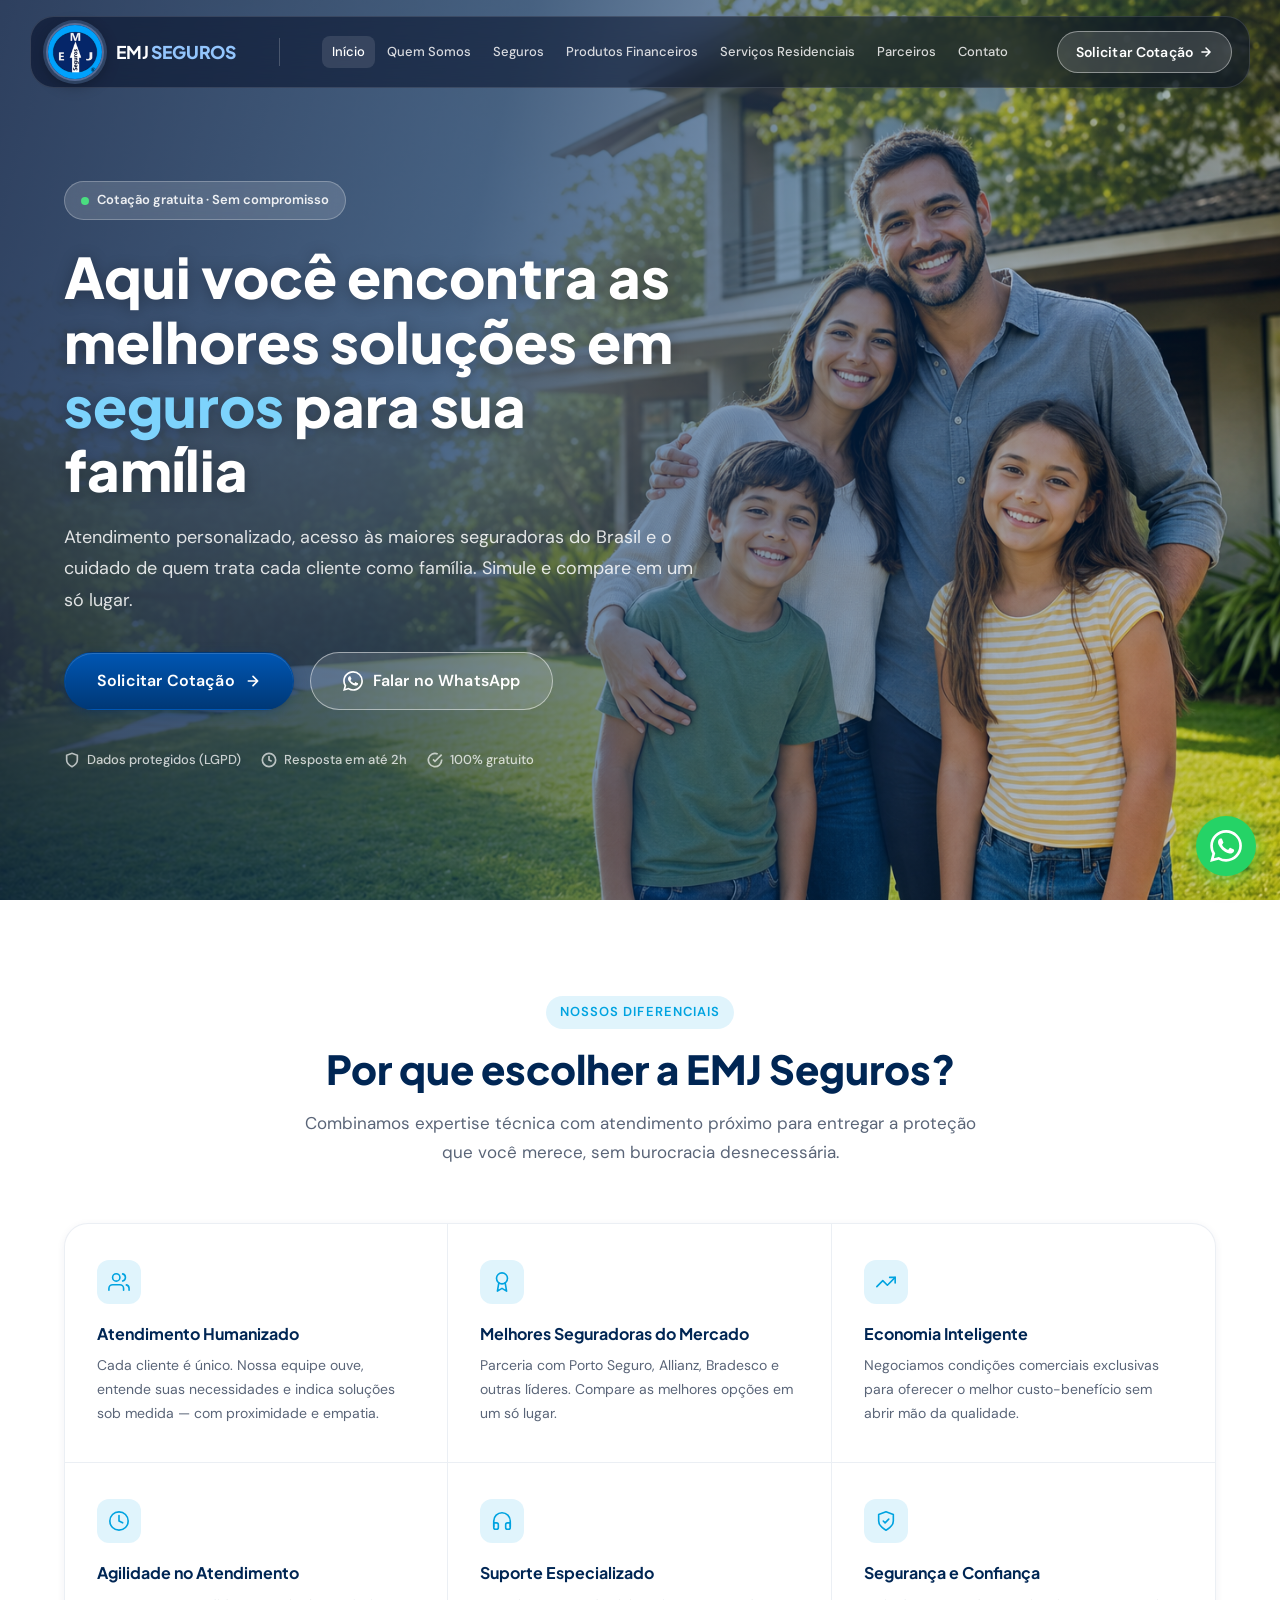
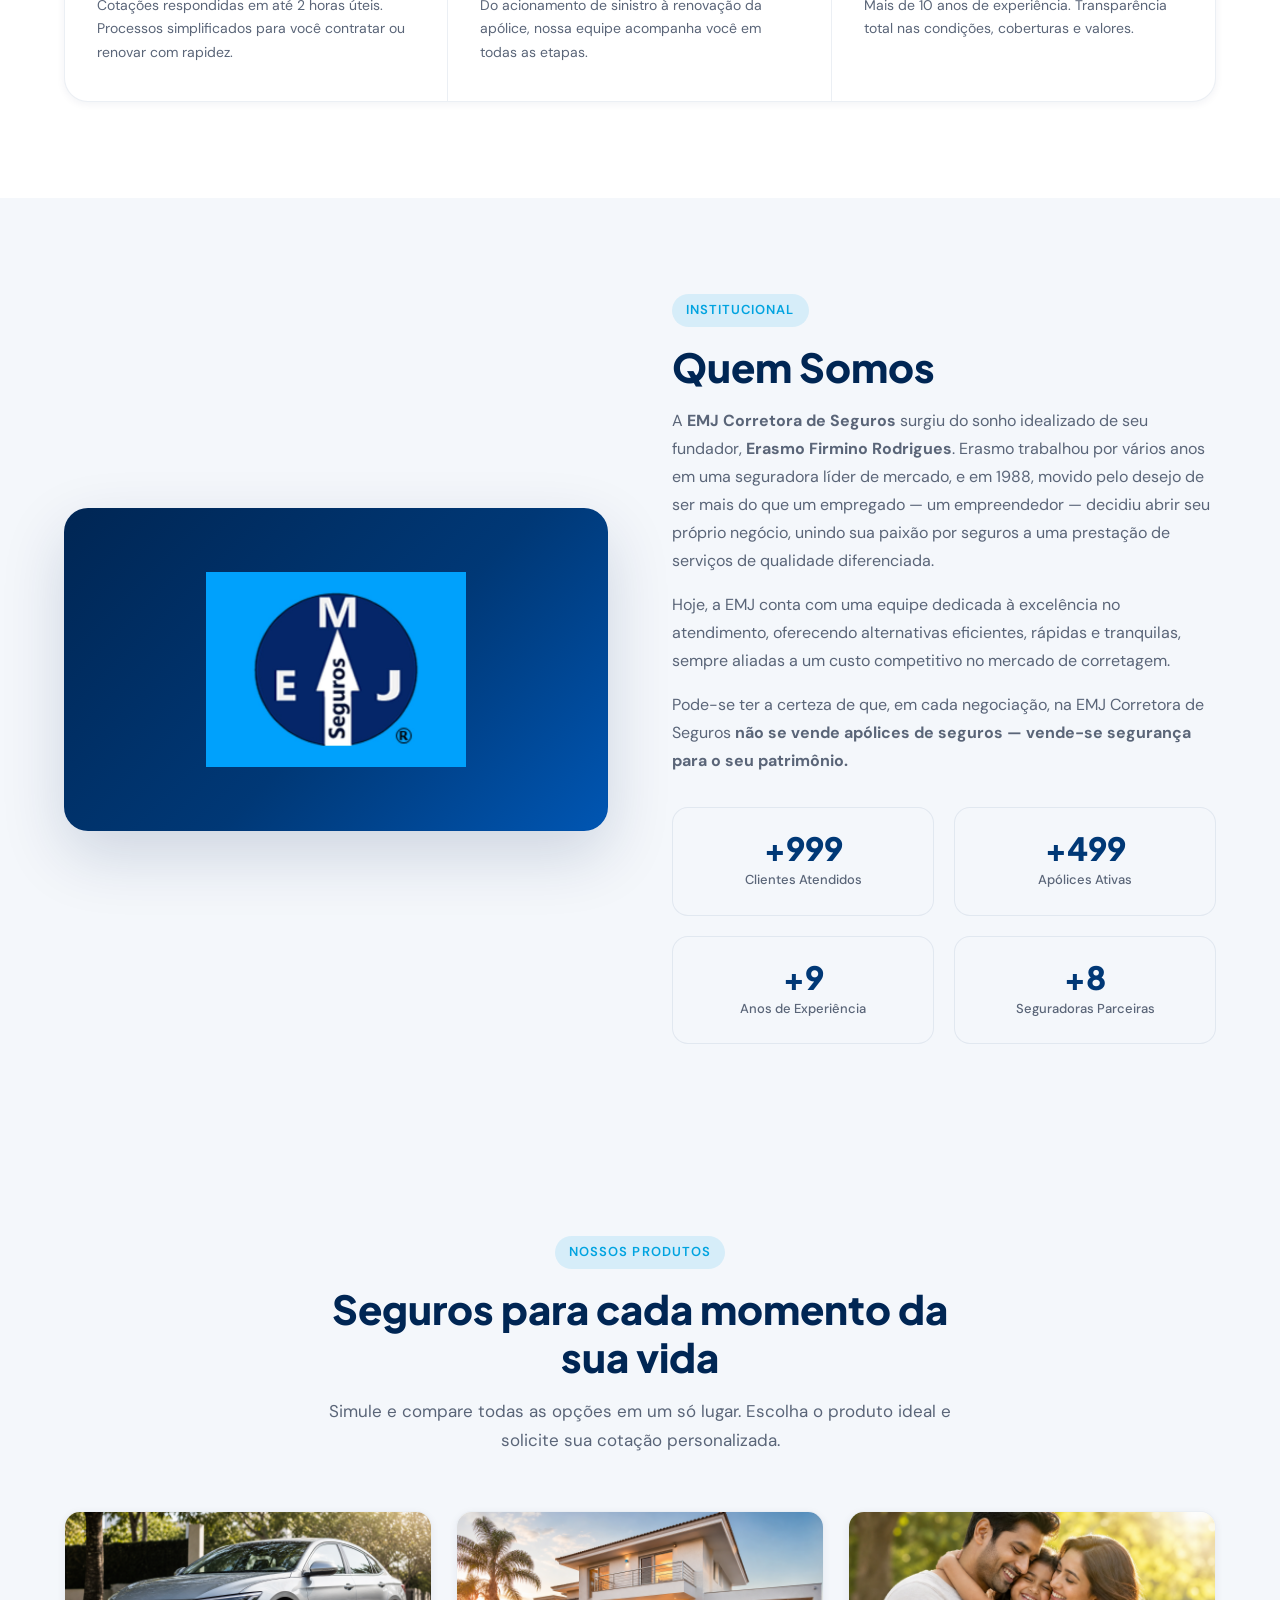
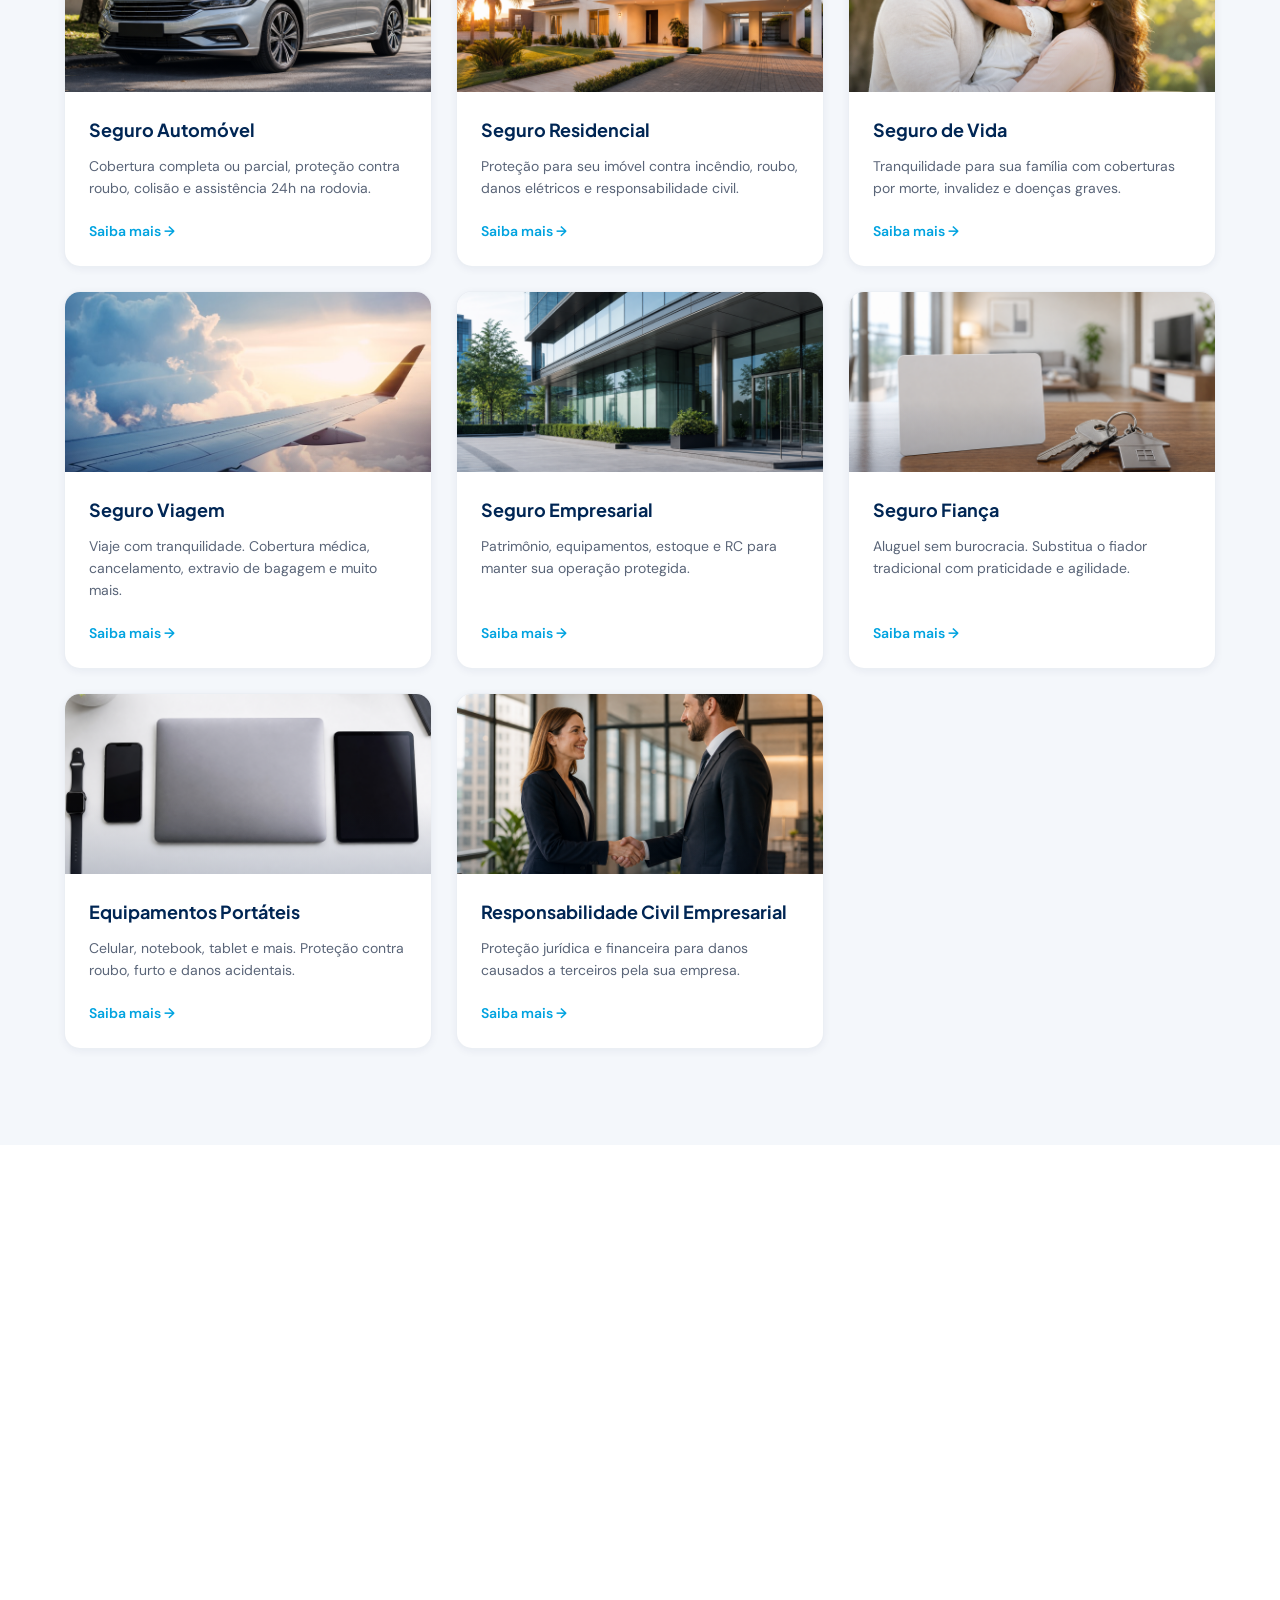
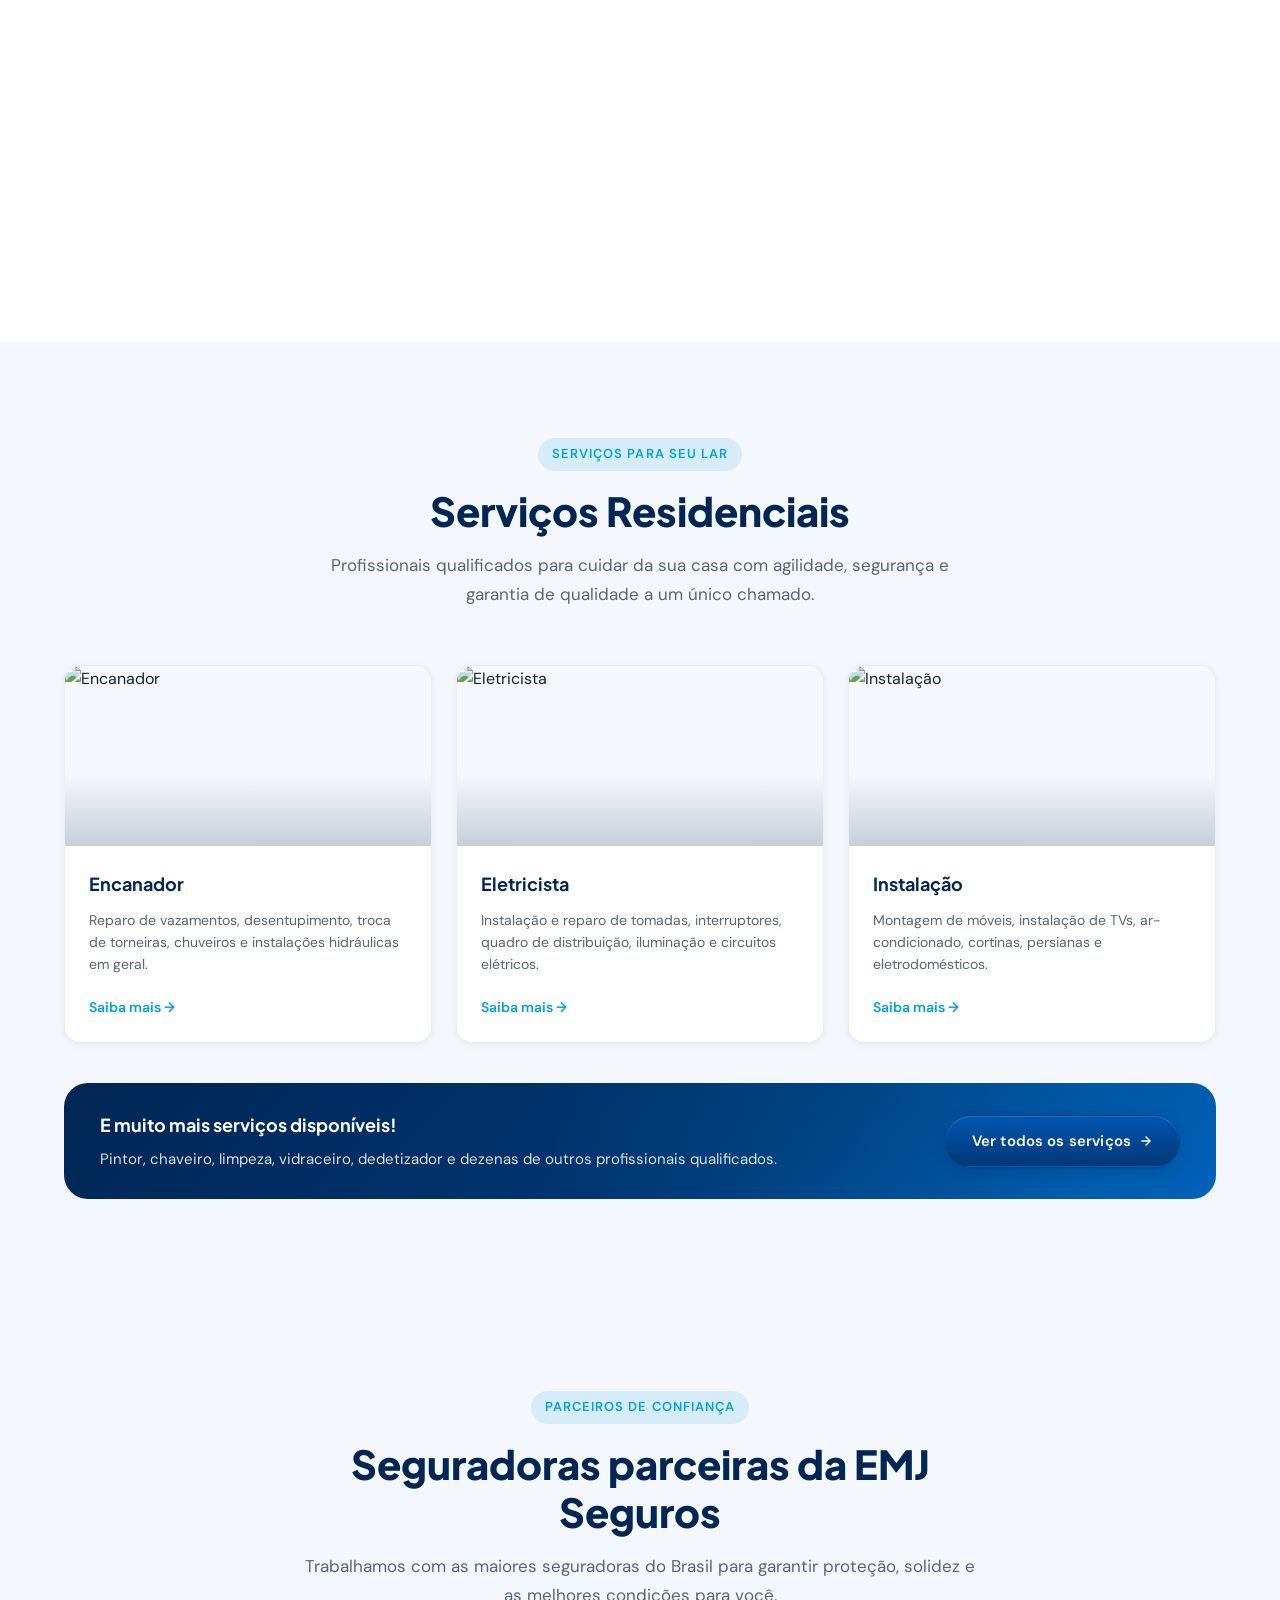
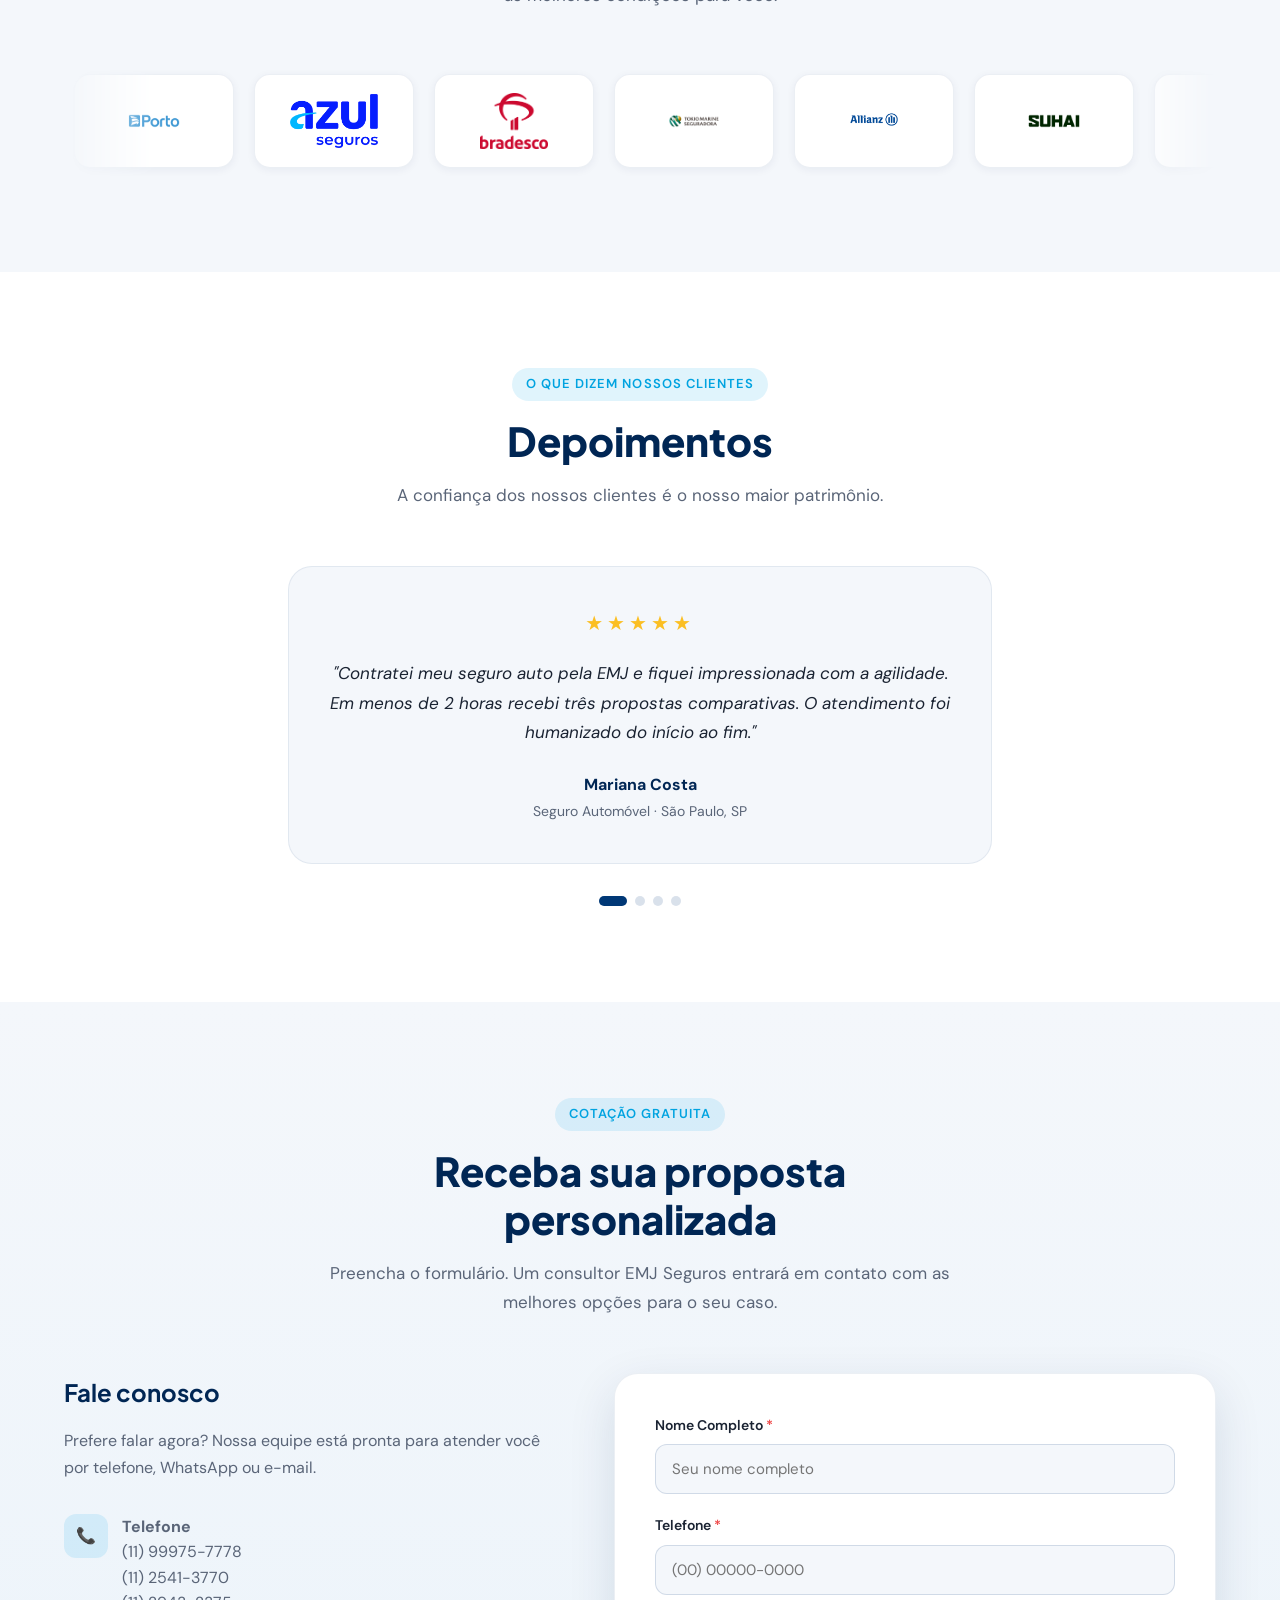
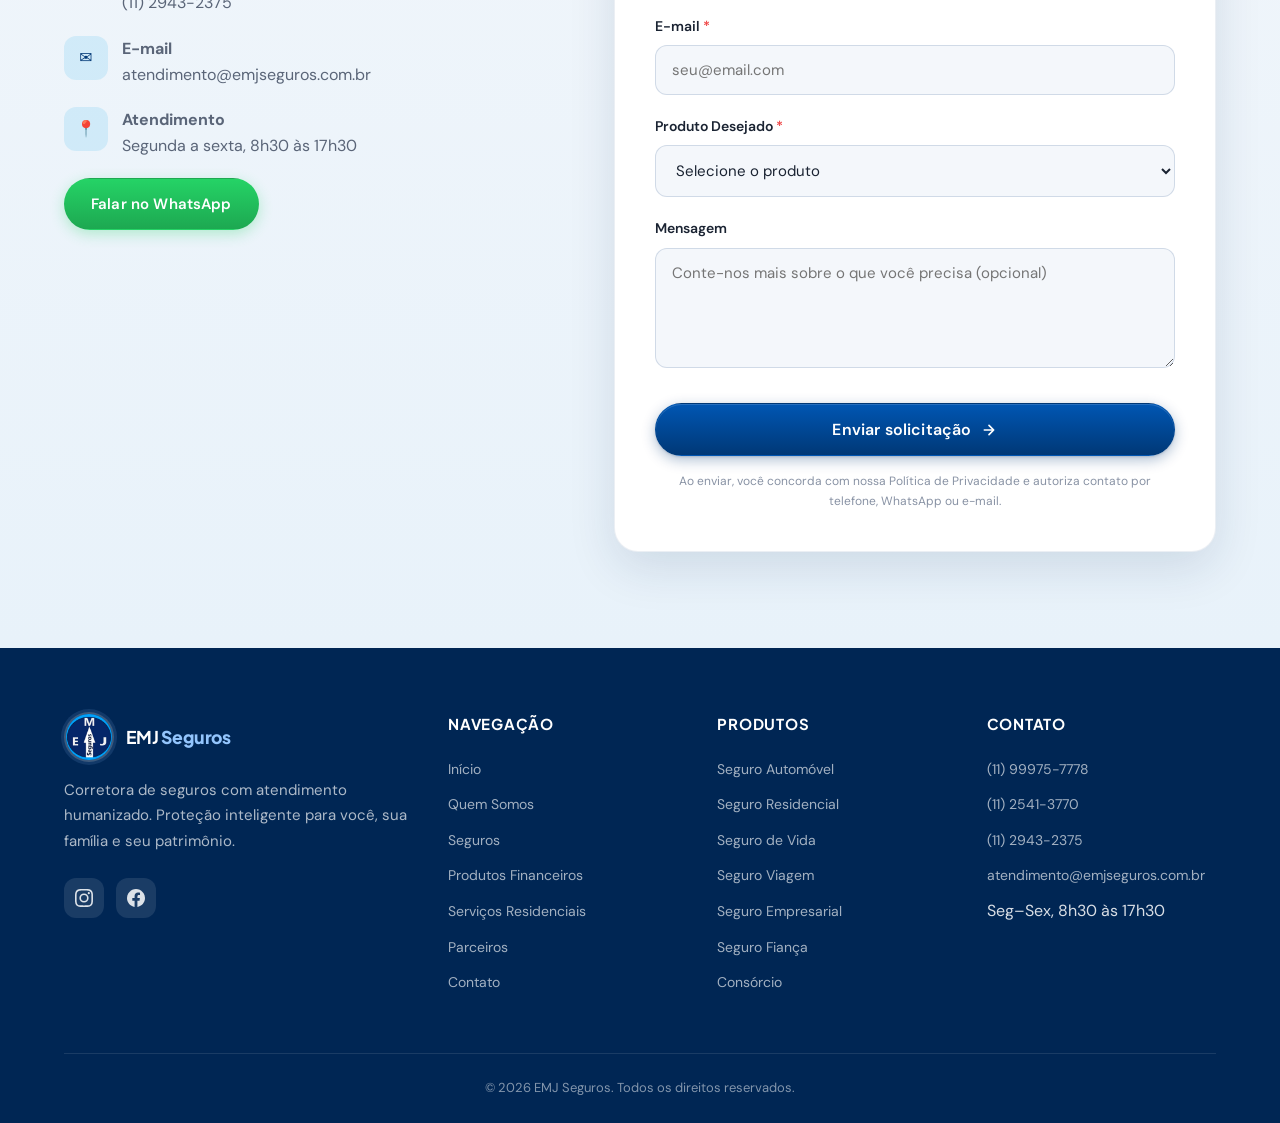
==== index.html @ 3a70a321 "Padroniza páginas de produto como landing pages de conversão mobile-first. Reformula as 10 páginas d" ====
<!DOCTYPE html>
<html lang="pt-BR">
<head>
  <!-- Google Tag Manager -->
  <script>(function(w,d,s,l,i){w[l]=w[l]||[];w[l].push({'gtm.start':
  new Date().getTime(),event:'gtm.js'});var f=d.getElementsByTagName(s)[0],
  j=d.createElement(s),dl=l!='dataLayer'?'&l='+l:'';j.async=true;j.src=
  'https://www.googletagmanager.com/gtm.js?id='+i+dl;f.parentNode.insertBefore(j,f);
  })(window,document,'script','dataLayer','GTM-T3WNKJKH');</script>
  <!-- End Google Tag Manager -->
  <meta charset="UTF-8">
  <meta name="viewport" content="width=device-width, initial-scale=1.0">
  <meta name="description" content="EMJ Seguros — Corretora de seguros com atendimento humanizado. Proteção inteligente para você, sua família e seu patrimônio. Cotação gratuita com as melhores seguradoras do mercado.">
  <meta name="keywords" content="seguros, corretora de seguros, seguro auto, seguro residencial, seguro vida, EMJ Seguros, cotação seguro">
  <meta name="robots" content="index, follow">
  <meta property="og:type" content="website">
  <meta property="og:title" content="EMJ Seguros | Proteção Inteligente para Você e Sua Família">
  <meta property="og:description" content="Atendimento personalizado e acesso às melhores seguradoras do mercado. Solicite sua cotação gratuita.">
  <meta property="og:locale" content="pt_BR">
  <title>EMJ Seguros | Proteção Inteligente para Você, Sua Família e Seu Patrimônio</title>
  <link rel="stylesheet" href="style.css">
  <link rel="icon" href="assets/logo-emj.png" type="image/png">
  <!-- Google tag (gtag.js) -->
  <script async src="https://www.googletagmanager.com/gtag/js?id=G-F6EQVCPVZE"></script>
  <script>
    window.dataLayer = window.dataLayer || [];
    function gtag(){dataLayer.push(arguments);}
    gtag('js', new Date());

    gtag('config', 'G-F6EQVCPVZE');
    gtag('config', 'AW-740330480');

    function gtagSendEvent(url) {
      var callback = function () {
        if (typeof url !== 'undefined') {
          window.open(url, '_blank', 'noopener,noreferrer');
        }
      };
      gtag('event', 'conversion', {
        'send_to': 'AW-740330480',
        'event_callback': callback
      });
      return false;
    }
  </script>
</head>
<body>
  <!-- Google Tag Manager (noscript) -->
  <noscript><iframe src="https://www.googletagmanager.com/ns.html?id=GTM-T3WNKJKH"
  height="0" width="0" style="display:none;visibility:hidden"></iframe></noscript>
  <!-- End Google Tag Manager (noscript) -->

  <header class="header" role="banner">
    <div class="container header-inner">
      <a href="#inicio" class="logo" aria-label="EMJ Seguros — Início">
        <div class="logo-frame">
          <img src="assets/logo-emj.png" alt="EMJ Seguros" class="logo-img" width="46" height="46">
        </div>
        <span class="logo-text">EMJ <strong>SEGUROS</strong></span>
      </a>
      <div class="logo-divider" aria-hidden="true"></div>
      <nav class="nav" role="navigation" aria-label="Menu principal">
        <a href="#inicio" class="nav-link active">Início</a>
        <a href="#quem-somos" class="nav-link">Quem Somos</a>
        <a href="#seguros" class="nav-link">Seguros</a>
        <a href="#produtos-financeiros" class="nav-link">Produtos Financeiros</a>
        <a href="#servicos-residenciais" class="nav-link">Serviços Residenciais</a>
        <a href="#parceiros" class="nav-link">Parceiros</a>
        <a href="#contato" class="nav-link">Contato</a>
        <a href="#contato" class="btn btn-primary btn-sm btn-mobile-cta">Solicitar Cotação</a>
      </nav>
      <a href="#contato" class="btn btn-primary btn-sm header-cta">
        Solicitar Cotação
        <svg width="14" height="14" viewBox="0 0 24 24" fill="none" stroke="currentColor" stroke-width="2.5" stroke-linecap="round" stroke-linejoin="round"><path d="M5 12h14M12 5l7 7-7 7"/></svg>
      </a>
      <button class="menu-toggle" aria-label="Abrir menu" aria-expanded="false">
        <span></span><span></span><span></span>
      </button>
    </div>
  </header>

  <main>
    <!-- Hero -->
    <section id="inicio" class="hero" aria-labelledby="hero-title">
      <div class="hero-bg-img" aria-hidden="true">
        <img src="assets/hero-bg.jpg" alt="" width="1920" height="1080" loading="eager" fetchpriority="high">
      </div>
      <div class="hero-overlay" aria-hidden="true"></div>
      <div class="container hero-body">
        <div class="hero-content">
          <div class="hero-badge">
            <span class="hero-badge-dot"></span>
            Cotação gratuita · Sem compromisso
          </div>
          <h1 id="hero-title" class="hero-title">
            Aqui você encontra as melhores soluções em <span>seguros</span> para sua família
          </h1>
          <p class="hero-text">
            Atendimento personalizado, acesso às maiores seguradoras do Brasil e o cuidado de quem trata cada cliente como família. Simule e compare em um só lugar.
          </p>
          <div class="hero-actions">
            <a href="#contato" class="btn btn-primary btn-lg">
              Solicitar Cotação
              <svg width="16" height="16" viewBox="0 0 24 24" fill="none" stroke="currentColor" stroke-width="2.5" stroke-linecap="round" stroke-linejoin="round"><path d="M5 12h14M12 5l7 7-7 7"/></svg>
            </a>
            <a href="#" class="btn btn-hero-ghost btn-lg" data-whatsapp="Olá! Gostaria de solicitar uma cotação.">
              <svg width="20" height="20" viewBox="0 0 24 24" fill="currentColor"><path d="M17.472 14.382c-.297-.149-1.758-.867-2.03-.967-.273-.099-.471-.148-.67.15-.197.297-.767.966-.94 1.164-.173.199-.347.223-.644.075-.297-.15-1.255-.463-2.39-1.475-.883-.788-1.48-1.761-1.653-2.059-.173-.297-.018-.458.13-.606.134-.133.298-.347.446-.52.149-.174.198-.298.298-.497.099-.198.05-.371-.025-.52-.075-.149-.669-1.612-.916-2.207-.242-.579-.487-.5-.669-.51-.173-.008-.371-.01-.57-.01-.198 0-.52.074-.792.372-.272.297-1.04 1.016-1.04 2.479 0 1.462 1.065 2.875 1.213 3.074.149.198 2.096 3.2 5.077 4.487.709.306 1.262.489 1.694.625.712.227 1.36.195 1.871.118.571-.085 1.758-.719 2.006-1.413.248-.694.248-1.289.173-1.413-.074-.124-.272-.198-.57-.347m-5.421 7.403h-.004a9.87 9.87 0 01-5.031-1.378l-.361-.214-3.741.982.998-3.648-.235-.374a9.86 9.86 0 01-1.51-5.26c.001-5.45 4.436-9.884 9.888-9.884 2.64 0 5.122 1.03 6.988 2.898a9.825 9.825 0 012.893 6.994c-.003 5.45-4.435 9.884-9.885 9.884m8.413-18.297A11.815 11.815 0 0012.05 0C5.495 0 .16 5.335.157 11.892c0 2.096.547 4.142 1.588 5.945L.057 24l6.305-1.654a11.882 11.882 0 005.683 1.448h.005c6.554 0 11.89-5.335 11.893-11.893a11.821 11.821 0 00-3.48-8.413z"/></svg>
              Falar no WhatsApp
            </a>
          </div>
          <div class="hero-trust">
            <div class="hero-trust-item">
              <svg width="16" height="16" viewBox="0 0 24 24" fill="none" stroke="currentColor" stroke-width="2.5"><path d="M12 22s8-4 8-10V5l-8-3-8 3v7c0 6 8 10 8 10z"/></svg>
              Dados protegidos (LGPD)
            </div>
            <div class="hero-trust-item">
              <svg width="16" height="16" viewBox="0 0 24 24" fill="none" stroke="currentColor" stroke-width="2.5"><circle cx="12" cy="12" r="10"/><polyline points="12 6 12 12 16 14"/></svg>
              Resposta em até 2h
            </div>
            <div class="hero-trust-item">
              <svg width="16" height="16" viewBox="0 0 24 24" fill="none" stroke="currentColor" stroke-width="2.5"><path d="M22 11.08V12a10 10 0 1 1-5.93-9.14"/><polyline points="22 4 12 14.01 9 11.01"/></svg>
              100% gratuito
            </div>
          </div>
        </div>
      </div>
    </section>

    <!-- Diferenciais -->
    <section class="section differentials" aria-labelledby="diferenciais-title">
      <div class="container">
        <header class="section-header reveal">
          <span class="section-tag">Nossos diferenciais</span>
          <h2 id="diferenciais-title" class="section-title">Por que escolher a EMJ Seguros?</h2>
          <p class="section-subtitle">Combinamos expertise técnica com atendimento próximo para entregar a proteção que você merece, sem burocracia desnecessária.</p>
        </header>
        <div class="diff-grid reveal">
          <article class="diff-item">
            <div class="diff-icon">
              <svg width="22" height="22" viewBox="0 0 24 24" fill="none" stroke="currentColor" stroke-width="1.75" stroke-linecap="round" stroke-linejoin="round"><path d="M17 21v-2a4 4 0 0 0-4-4H5a4 4 0 0 0-4 4v2"/><circle cx="9" cy="7" r="4"/><path d="M23 21v-2a4 4 0 0 0-3-3.87"/><path d="M16 3.13a4 4 0 0 1 0 7.75"/></svg>
            </div>
            <h3 class="diff-title">Atendimento Humanizado</h3>
            <p class="diff-text">Cada cliente é único. Nossa equipe ouve, entende suas necessidades e indica soluções sob medida — com proximidade e empatia.</p>
          </article>
          <article class="diff-item">
            <div class="diff-icon">
              <svg width="22" height="22" viewBox="0 0 24 24" fill="none" stroke="currentColor" stroke-width="1.75" stroke-linecap="round" stroke-linejoin="round"><circle cx="12" cy="8" r="6"/><path d="M15.477 12.89 17 22l-5-3-5 3 1.523-9.11"/></svg>
            </div>
            <h3 class="diff-title">Melhores Seguradoras do Mercado</h3>
            <p class="diff-text">Parceria com Porto Seguro, Allianz, Bradesco e outras líderes. Compare as melhores opções em um só lugar.</p>
          </article>
          <article class="diff-item">
            <div class="diff-icon">
              <svg width="22" height="22" viewBox="0 0 24 24" fill="none" stroke="currentColor" stroke-width="1.75" stroke-linecap="round" stroke-linejoin="round"><polyline points="22 7 13.5 15.5 8.5 10.5 2 17"/><polyline points="16 7 22 7 22 13"/></svg>
            </div>
            <h3 class="diff-title">Economia Inteligente</h3>
            <p class="diff-text">Negociamos condições comerciais exclusivas para oferecer o melhor custo-benefício sem abrir mão da qualidade.</p>
          </article>
          <article class="diff-item">
            <div class="diff-icon">
              <svg width="22" height="22" viewBox="0 0 24 24" fill="none" stroke="currentColor" stroke-width="1.75" stroke-linecap="round" stroke-linejoin="round"><circle cx="12" cy="12" r="10"/><polyline points="12 6 12 12 16 14"/></svg>
            </div>
            <h3 class="diff-title">Agilidade no Atendimento</h3>
            <p class="diff-text">Cotações respondidas em até 2 horas úteis. Processos simplificados para você contratar ou renovar com rapidez.</p>
          </article>
          <article class="diff-item">
            <div class="diff-icon">
              <svg width="22" height="22" viewBox="0 0 24 24" fill="none" stroke="currentColor" stroke-width="1.75" stroke-linecap="round" stroke-linejoin="round"><path d="M3 18v-6a9 9 0 0 1 18 0v6"/><path d="M21 19a2 2 0 0 1-2 2h-1a2 2 0 0 1-2-2v-3a2 2 0 0 1 2-2h3zM3 19a2 2 0 0 0 2 2h1a2 2 0 0 0 2-2v-3a2 2 0 0 0-2-2H3z"/></svg>
            </div>
            <h3 class="diff-title">Suporte Especializado</h3>
            <p class="diff-text">Do acionamento de sinistro à renovação da apólice, nossa equipe acompanha você em todas as etapas.</p>
          </article>
          <article class="diff-item">
            <div class="diff-icon">
              <svg width="22" height="22" viewBox="0 0 24 24" fill="none" stroke="currentColor" stroke-width="1.75" stroke-linecap="round" stroke-linejoin="round"><path d="M12 22s8-4 8-10V5l-8-3-8 3v7c0 6 8 10 8 10z"/><polyline points="9 12 11 14 15 10"/></svg>
            </div>
            <h3 class="diff-title">Segurança e Confiança</h3>
            <p class="diff-text">Mais de 10 anos de experiência. Transparência total nas condições, coberturas e valores.</p>
          </article>
        </div>
      </div>
    </section>

    <!-- Quem Somos -->
    <section id="quem-somos" class="section" aria-labelledby="about-title">
      <div class="container">
        <div class="about-grid">
          <div class="about-image reveal about-image--logo">
            <img src="assets/logo-emj.png" alt="EMJ Seguros" loading="lazy">
          </div>
          <div class="about-content reveal">
            <span class="section-tag">Institucional</span>
            <h2 id="about-title" class="section-title" style="text-align:left;">Quem Somos</h2>
            <p>A <strong>EMJ Corretora de Seguros</strong> surgiu do sonho idealizado de seu fundador, <strong>Erasmo Firmino Rodrigues</strong>. Erasmo trabalhou por vários anos em uma seguradora líder de mercado, e em 1988, movido pelo desejo de ser mais do que um empregado — um empreendedor — decidiu abrir seu próprio negócio, unindo sua paixão por seguros a uma prestação de serviços de qualidade diferenciada.</p>
            <p>Hoje, a EMJ conta com uma equipe dedicada à excelência no atendimento, oferecendo alternativas eficientes, rápidas e tranquilas, sempre aliadas a um custo competitivo no mercado de corretagem.</p>
            <p>Pode-se ter a certeza de que, em cada negociação, na EMJ Corretora de Seguros <strong>não se vende apólices de seguros — vende-se segurança para o seu patrimônio.</strong></p>
            <div class="stats-grid">
              <div class="stat-item"><div class="stat-number" data-counter="1000" data-prefix="+" data-suffix="">0</div><div class="stat-label">Clientes Atendidos</div></div>
              <div class="stat-item"><div class="stat-number" data-counter="500" data-prefix="+" data-suffix="">0</div><div class="stat-label">Apólices Ativas</div></div>
              <div class="stat-item"><div class="stat-number" data-counter="10" data-prefix="+" data-suffix="">0</div><div class="stat-label">Anos de Experiência</div></div>
              <div class="stat-item"><div class="stat-number" data-counter="9" data-prefix="+" data-suffix="">0</div><div class="stat-label">Seguradoras Parceiras</div></div>
            </div>
          </div>
        </div>
      </div>
    </section>

    <!-- Seguros -->
    <section id="seguros" class="section products" aria-labelledby="seguros-title">
      <div class="container">
        <header class="section-header reveal">
          <span class="section-tag">Nossos produtos</span>
          <h2 id="seguros-title" class="section-title">Seguros para cada momento da sua vida</h2>
          <p class="section-subtitle">Simule e compare todas as opções em um só lugar. Escolha o produto ideal e solicite sua cotação personalizada.</p>
        </header>
        <div class="cards-grid">
          <article class="product-card reveal"><div class="product-card-image"><img src="assets/prod-auto.jpg" alt="Seguro Automóvel" loading="lazy"></div><div class="product-card-body"><h3 class="product-card-title">Seguro Automóvel</h3><p class="product-card-text">Cobertura completa ou parcial, proteção contra roubo, colisão e assistência 24h na rodovia.</p><a href="pages/seguro-auto.html" class="product-card-link">Saiba mais →</a></div></article>
          <article class="product-card reveal"><div class="product-card-image"><img src="assets/prod-residencial.jpg" alt="Seguro Residencial" loading="lazy"></div><div class="product-card-body"><h3 class="product-card-title">Seguro Residencial</h3><p class="product-card-text">Proteção para seu imóvel contra incêndio, roubo, danos elétricos e responsabilidade civil.</p><a href="pages/seguro-residencial.html" class="product-card-link">Saiba mais →</a></div></article>
          <article class="product-card reveal"><div class="product-card-image"><img src="assets/prod-vida.jpg" alt="Seguro de Vida" loading="lazy"></div><div class="product-card-body"><h3 class="product-card-title">Seguro de Vida</h3><p class="product-card-text">Tranquilidade para sua família com coberturas por morte, invalidez e doenças graves.</p><a href="pages/seguro-vida.html" class="product-card-link">Saiba mais →</a></div></article>
          <article class="product-card reveal"><div class="product-card-image"><img src="assets/prod-viagem.jpg" alt="Seguro Viagem" loading="lazy"></div><div class="product-card-body"><h3 class="product-card-title">Seguro Viagem</h3><p class="product-card-text">Viaje com tranquilidade. Cobertura médica, cancelamento, extravio de bagagem e muito mais.</p><a href="pages/seguro-viagem.html" class="product-card-link">Saiba mais →</a></div></article>
          <article class="product-card reveal"><div class="product-card-image"><img src="assets/prod-empresarial.jpg" alt="Seguro Empresarial" loading="lazy"></div><div class="product-card-body"><h3 class="product-card-title">Seguro Empresarial</h3><p class="product-card-text">Patrimônio, equipamentos, estoque e RC para manter sua operação protegida.</p><a href="pages/seguro-empresarial.html" class="product-card-link">Saiba mais →</a></div></article>
          <article class="product-card reveal"><div class="product-card-image"><img src="assets/prod-fianca.jpg" alt="Seguro Fiança" loading="lazy"></div><div class="product-card-body"><h3 class="product-card-title">Seguro Fiança</h3><p class="product-card-text">Aluguel sem burocracia. Substitua o fiador tradicional com praticidade e agilidade.</p><a href="pages/seguro-fianca.html" class="product-card-link">Saiba mais →</a></div></article>
          <article class="product-card reveal"><div class="product-card-image"><img src="assets/prod-portateis.jpg" alt="Equipamentos Portáteis" loading="lazy"></div><div class="product-card-body"><h3 class="product-card-title">Equipamentos Portáteis</h3><p class="product-card-text">Celular, notebook, tablet e mais. Proteção contra roubo, furto e danos acidentais.</p><a href="pages/seguro-portateis.html" class="product-card-link">Saiba mais →</a></div></article>
          <article class="product-card reveal"><div class="product-card-image"><img src="assets/prod-rc.jpg" alt="RC Empresarial" loading="lazy"></div><div class="product-card-body"><h3 class="product-card-title">Responsabilidade Civil Empresarial</h3><p class="product-card-text">Proteção jurídica e financeira para danos causados a terceiros pela sua empresa.</p><a href="pages/seguro-rc.html" class="product-card-link">Saiba mais →</a></div></article>
        </div>
      </div>
    </section>

    <!-- Produtos Financeiros -->
    <section id="produtos-financeiros" class="section financial" aria-labelledby="financeiros-title">
      <div class="container">
        <header class="section-header reveal">
          <span class="section-tag">Planejamento financeiro</span>
          <h2 id="financeiros-title" class="section-title">Produtos Financeiros</h2>
          <p class="section-subtitle">Além dos seguros, oferecemos soluções para você realizar sonhos e construir reservas com planejamento inteligente.</p>
        </header>
        <div class="cards-grid" style="max-width:720px;margin:0 auto;">
          <article class="product-card reveal"><div class="product-card-image"><img src="assets/prod-consorcio.jpg" alt="Consórcio" loading="lazy"></div><div class="product-card-body"><h3 class="product-card-title">Consórcio</h3><p class="product-card-text">Conquiste veículos, imóveis ou invista com parcelas que cabem no bolso — sem juros abusivos.</p><a href="pages/consorcio.html" class="product-card-link">Saiba mais →</a></div></article>
          <article class="product-card reveal"><div class="product-card-image"><img src="assets/prod-capitalizacao.jpg" alt="Título de Capitalização" loading="lazy"></div><div class="product-card-body"><h3 class="product-card-title">Título de Capitalização</h3><p class="product-card-text">Sorteios periódicos, planejamento financeiro e formação de reserva com segurança.</p><a href="pages/titulo-capitalizacao.html" class="product-card-link">Saiba mais →</a></div></article>
        </div>
      </div>
    </section>

    <!-- Serviços Residenciais -->
    <section id="servicos-residenciais" class="section services-residenciais" aria-labelledby="servicos-res-title">
      <div class="container">
        <header class="section-header reveal">
          <span class="section-tag">Serviços para seu lar</span>
          <h2 id="servicos-res-title" class="section-title">Serviços Residenciais</h2>
          <p class="section-subtitle">Profissionais qualificados para cuidar da sua casa com agilidade, segurança e garantia de qualidade a um único chamado.</p>
        </header>
        <div class="cards-grid">
          <article class="product-card reveal">
            <div class="product-card-image"><img src="https://images.unsplash.com/photo-1558618666-fcd25c85cd64?w=600&q=80" alt="Encanador" loading="lazy"></div>
            <div class="product-card-body">
              <h3 class="product-card-title">Encanador</h3>
              <p class="product-card-text">Reparo de vazamentos, desentupimento, troca de torneiras, chuveiros e instalações hidráulicas em geral.</p>
              <a href="http://www.porto.vc/PORTOSERVICO_P2666J_6b1b12a1bba145a29b4bb5979a5971dd" class="product-card-link" target="_blank" rel="noopener noreferrer">Saiba mais →</a>
            </div>
          </article>
          <article class="product-card reveal">
            <div class="product-card-image"><img src="https://images.unsplash.com/photo-1621905251189-08b45d6a269e?w=600&q=80" alt="Eletricista" loading="lazy"></div>
            <div class="product-card-body">
              <h3 class="product-card-title">Eletricista</h3>
              <p class="product-card-text">Instalação e reparo de tomadas, interruptores, quadro de distribuição, iluminação e circuitos elétricos.</p>
              <a href="http://www.porto.vc/PORTOSERVICO_P2666J_6b1b12a1bba145a29b4bb5979a5971dd" class="product-card-link" target="_blank" rel="noopener noreferrer">Saiba mais →</a>
            </div>
          </article>
          <article class="product-card reveal">
            <div class="product-card-image"><img src="https://images.unsplash.com/photo-1504148455328-c376907d081c?w=600&q=80" alt="Instalação" loading="lazy"></div>
            <div class="product-card-body">
              <h3 class="product-card-title">Instalação</h3>
              <p class="product-card-text">Montagem de móveis, instalação de TVs, ar-condicionado, cortinas, persianas e eletrodomésticos.</p>
              <a href="http://www.porto.vc/PORTOSERVICO_P2666J_6b1b12a1bba145a29b4bb5979a5971dd" class="product-card-link" target="_blank" rel="noopener noreferrer">Saiba mais →</a>
            </div>
          </article>
        </div>
        <div class="services-more-banner reveal">
          <div class="services-more-text">
            <strong>E muito mais serviços disponíveis!</strong>
            <span>Pintor, chaveiro, limpeza, vidraceiro, dedetizador e dezenas de outros profissionais qualificados.</span>
          </div>
          <a href="http://www.porto.vc/PORTOSERVICO_P2666J_6b1b12a1bba145a29b4bb5979a5971dd" class="btn btn-primary" target="_blank" rel="noopener noreferrer">
            Ver todos os serviços
            <svg width="14" height="14" viewBox="0 0 24 24" fill="none" stroke="currentColor" stroke-width="2.5" stroke-linecap="round" stroke-linejoin="round"><path d="M5 12h14M12 5l7 7-7 7"/></svg>
          </a>
        </div>
      </div>
    </section>

    <!-- Parceiros -->
    <section id="parceiros" class="section partners" aria-labelledby="parceiros-title">
      <div class="container">
        <header class="section-header reveal">
          <span class="section-tag">Parceiros de confiança</span>
          <h2 id="parceiros-title" class="section-title">Seguradoras parceiras da EMJ Seguros</h2>
          <p class="section-subtitle">Trabalhamos com as maiores seguradoras do Brasil para garantir proteção, solidez e as melhores condições para você.</p>
        </header>
        <div class="partners-marquee-wrap reveal" aria-label="Seguradoras parceiras">
          <div class="partners-marquee">
            <div class="partners-track">
              <div class="partner-logo"><img src="assets/partners/porto-seguro.png" alt="Porto Seguro" loading="lazy"></div>
              <div class="partner-logo"><img src="assets/partners/azul.png" alt="Azul Seguros" loading="lazy"></div>
              <div class="partner-logo"><img src="assets/partners/bradesco.png" alt="Bradesco Seguros" loading="lazy"></div>
              <div class="partner-logo"><img src="assets/partners/tokio-marine.png" alt="Tokio Marine" loading="lazy"></div>
              <div class="partner-logo"><img src="assets/partners/allianz.png" alt="Allianz Seguros" loading="lazy"></div>
              <div class="partner-logo"><img src="assets/partners/suhai.png" alt="Suhai Seguros" loading="lazy"></div>
              <div class="partner-logo"><img src="assets/partners/justos.png" alt="Justos Seguros" loading="lazy"></div>
              <div class="partner-logo"><img src="assets/partners/darwin.png" alt="Darwin Seguros" loading="lazy"></div>
              <div class="partner-logo"><img src="assets/partners/youse.png" alt="Youse Seguros" loading="lazy"></div>
            </div>
            <div class="partners-track" aria-hidden="true">
              <div class="partner-logo"><img src="assets/partners/porto-seguro.png" alt="Porto Seguro" loading="lazy"></div>
              <div class="partner-logo"><img src="assets/partners/azul.png" alt="Azul Seguros" loading="lazy"></div>
              <div class="partner-logo"><img src="assets/partners/bradesco.png" alt="Bradesco Seguros" loading="lazy"></div>
              <div class="partner-logo"><img src="assets/partners/tokio-marine.png" alt="Tokio Marine" loading="lazy"></div>
              <div class="partner-logo"><img src="assets/partners/allianz.png" alt="Allianz Seguros" loading="lazy"></div>
              <div class="partner-logo"><img src="assets/partners/suhai.png" alt="Suhai Seguros" loading="lazy"></div>
              <div class="partner-logo"><img src="assets/partners/justos.png" alt="Justos Seguros" loading="lazy"></div>
              <div class="partner-logo"><img src="assets/partners/darwin.png" alt="Darwin Seguros" loading="lazy"></div>
              <div class="partner-logo"><img src="assets/partners/youse.png" alt="Youse Seguros" loading="lazy"></div>
            </div>
          </div>
        </div>
      </div>
    </section>

    <!-- Depoimentos -->
    <section class="section testimonials" aria-labelledby="depoimentos-title">
      <div class="container">
        <header class="section-header reveal">
          <span class="section-tag">O que dizem nossos clientes</span>
          <h2 id="depoimentos-title" class="section-title">Depoimentos</h2>
          <p class="section-subtitle">A confiança dos nossos clientes é o nosso maior patrimônio.</p>
        </header>
        <div class="testimonial-carousel reveal" aria-live="polite">
          <div class="testimonial-track">
            <div class="testimonial-slide"><blockquote class="testimonial-card"><div class="testimonial-stars" aria-label="5 estrelas">★★★★★</div><p class="testimonial-text">"Contratei meu seguro auto pela EMJ e fiquei impressionada com a agilidade. Em menos de 2 horas recebi três propostas comparativas. O atendimento foi humanizado do início ao fim."</p><footer class="testimonial-author"><strong>Mariana Costa</strong><span>Seguro Automóvel · São Paulo, SP</span></footer></blockquote></div>
            <div class="testimonial-slide"><blockquote class="testimonial-card"><div class="testimonial-stars" aria-label="5 estrelas">★★★★★</div><p class="testimonial-text">"Precisava de seguro residencial urgente para financiamento do apartamento. A equipe da EMJ resolveu tudo em um dia. Profissionalismo e confiança que fazem diferença."</p><footer class="testimonial-author"><strong>Roberto Almeida</strong><span>Seguro Residencial · Curitiba, PR</span></footer></blockquote></div>
            <div class="testimonial-slide"><blockquote class="testimonial-card"><div class="testimonial-stars" aria-label="5 estrelas">★★★★★</div><p class="testimonial-text">"Quando tive um sinistro no carro, a EMJ me acompanhou em cada etapa. Não precisei lidar sozinha com a seguradora. Esse suporte pós-venda vale ouro!"</p><footer class="testimonial-author"><strong>Patrícia Mendes</strong><span>Seguro Auto · Belo Horizonte, MG</span></footer></blockquote></div>
            <div class="testimonial-slide"><blockquote class="testimonial-card"><div class="testimonial-stars" aria-label="5 estrelas">★★★★★</div><p class="testimonial-text">"Contratei seguro de vida e fiança locatícia pela mesma corretora. Atendimento unificado, preços competitivos e uma equipe que realmente se importa."</p><footer class="testimonial-author"><strong>Carlos Eduardo Silva</strong><span>Seguro Vida e Fiança · Rio de Janeiro, RJ</span></footer></blockquote></div>
          </div>
          <div class="testimonial-dots" role="tablist" aria-label="Navegação de depoimentos"></div>
        </div>
      </div>
    </section>

    <!-- Contato -->
    <section id="contato" class="section contact" aria-labelledby="contato-title">
      <div class="container">
        <header class="section-header reveal">
          <span class="section-tag">Cotação gratuita</span>
          <h2 id="contato-title" class="section-title">Receba sua proposta personalizada</h2>
          <p class="section-subtitle">Preencha o formulário. Um consultor EMJ Seguros entrará em contato com as melhores opções para o seu caso.</p>
        </header>
        <div class="contact-wrapper reveal">
          <div class="contact-info">
            <h3>Fale conosco</h3>
            <p>Prefere falar agora? Nossa equipe está pronta para atender você por telefone, WhatsApp ou e-mail.</p>
            <ul class="contact-list">
              <li><div class="contact-list-icon">📞</div><div><strong>Telefone</strong><br>(11) 99975-7778<br>(11) 2541-3770<br>(11) 2943-2375</div></li>
              <li><div class="contact-list-icon">✉️</div><div><strong>E-mail</strong><br>atendimento@emjseguros.com.br</div></li>
              <li><div class="contact-list-icon">📍</div><div><strong>Atendimento</strong><br>Segunda a sexta, 8h30 às 17h30</div></li>
            </ul>
            <a href="#" class="btn btn-whatsapp" data-whatsapp="Olá! Gostaria de solicitar uma cotação.">Falar no WhatsApp</a>
          </div>
          <div class="contact-form-card">
            <form id="cotacao-form" class="form-body" novalidate>
              <div class="form-group"><label for="nome">Nome Completo <span class="required">*</span></label><input type="text" id="nome" name="nome" class="form-control" placeholder="Seu nome completo" autocomplete="name" required><span class="form-error" role="alert"></span></div>
              <div class="form-group"><label for="telefone">Telefone <span class="required">*</span></label><input type="tel" id="telefone" name="telefone" class="form-control" placeholder="(00) 00000-0000" autocomplete="tel" required><span class="form-error" role="alert"></span></div>
              <div class="form-group"><label for="email">E-mail <span class="required">*</span></label><input type="email" id="email" name="email" class="form-control" placeholder="seu@email.com" autocomplete="email" required><span class="form-error" role="alert"></span></div>
              <div class="form-group">
                <label for="produto">Produto Desejado <span class="required">*</span></label>
                <select id="produto" name="produto" class="form-control" required>
                  <option value="">Selecione o produto</option>
                  <option value="Seguro Automóvel">Seguro Automóvel</option>
                  <option value="Seguro Residencial">Seguro Residencial</option>
                  <option value="Seguro de Vida">Seguro de Vida</option>
                  <option value="Seguro Viagem">Seguro Viagem</option>
                  <option value="Seguro Empresarial">Seguro Empresarial</option>
                  <option value="Seguro Fiança">Seguro Fiança</option>
                  <option value="Equipamentos Portáteis">Equipamentos Portáteis</option>
                  <option value="RC Empresarial">RC Empresarial</option>
                  <option value="Consórcio">Consórcio</option>
                  <option value="Título de Capitalização">Título de Capitalização</option>
                  <option value="Outro">Outro / Não sei qual</option>
                </select>
                <span class="form-error" role="alert"></span>
              </div>
              <div class="form-group"><label for="mensagem">Mensagem</label><textarea id="mensagem" name="mensagem" class="form-control" placeholder="Conte-nos mais sobre o que você precisa (opcional)"></textarea><span class="form-error" role="alert"></span></div>
              <button type="submit" class="btn btn-primary btn-lg form-submit">
                Enviar solicitação
                <svg width="16" height="16" viewBox="0 0 24 24" fill="none" stroke="currentColor" stroke-width="2.5" stroke-linecap="round" stroke-linejoin="round"><path d="M5 12h14M12 5l7 7-7 7"/></svg>
              </button>
              <p class="form-note">Ao enviar, você concorda com nossa Política de Privacidade e autoriza contato por telefone, WhatsApp ou e-mail.</p>
            </form>
            <div class="form-success" role="status">
              <div class="form-success-icon">✓</div>
              <h3>Solicitação enviada!</h3>
              <p>Recebemos seus dados. Um consultor EMJ Seguros entrará em contato em breve.</p>
            </div>
          </div>
        </div>
      </div>
    </section>
  </main>

  <footer class="footer" role="contentinfo">
    <div class="container">
      <div class="footer-grid">
        <div>
          <a href="#inicio" class="logo">
            <div class="logo-frame" style="width:50px;height:50px;background:rgba(255,255,255,0.08);border-color:rgba(255,255,255,0.18);box-shadow:0 0 0 3px rgba(147,197,253,0.12);">
              <img src="assets/logo-emj.png" alt="EMJ Seguros" class="logo-img" width="40" height="40">
            </div>
            <span class="logo-text" style="color:#fff;">EMJ <strong style="color:#93c5fd;">Seguros</strong></span>
          </a>
          <p class="footer-desc">Corretora de seguros com atendimento humanizado. Proteção inteligente para você, sua família e seu patrimônio.</p>
          <div class="footer-social">
            <a href="https://www.instagram.com/emjcorretoradeseguros" target="_blank" rel="noopener noreferrer" aria-label="Instagram"><svg width="18" height="18" viewBox="0 0 24 24" fill="currentColor"><path d="M12 2.163c3.204 0 3.584.012 4.85.07 3.252.148 4.771 1.691 4.919 4.919.058 1.265.069 1.645.069 4.849 0 3.205-.012 3.584-.069 4.849-.149 3.225-1.664 4.771-4.919 4.919-1.266.058-1.644.07-4.85.07-3.204 0-3.584-.012-4.849-.07-3.26-.149-4.771-1.699-4.919-4.92-.058-1.265-.07-1.644-.07-4.849 0-3.204.013-3.583.07-4.849.149-3.227 1.664-4.771 4.919-4.919 1.266-.057 1.645-.069 4.849-.069zM12 0C8.741 0 8.333.014 7.053.072 2.695.272.273 2.69.073 7.052.014 8.333 0 8.741 0 12c0 3.259.014 3.668.072 4.948.2 4.358 2.618 6.78 6.98 6.98C8.333 23.986 8.741 24 12 24c3.259 0 3.668-.014 4.948-.072 4.354-.2 6.782-2.618 6.979-6.98.059-1.28.073-1.689.073-4.948 0-3.259-.014-3.667-.072-4.947-.196-4.354-2.617-6.78-6.979-6.98C15.668.014 15.259 0 12 0zm0 5.838a6.162 6.162 0 100 12.324 6.162 6.162 0 000-12.324zM12 16a4 4 0 110-8 4 4 0 010 8zm6.406-11.845a1.44 1.44 0 100 2.881 1.44 1.44 0 000-2.881z"/></svg></a>
            <a href="#" aria-label="Facebook"><svg width="18" height="18" viewBox="0 0 24 24" fill="currentColor"><path d="M24 12.073c0-6.627-5.373-12-12-12s-12 5.373-12 12c0 5.99 4.388 10.954 10.125 11.854v-8.385H7.078v-3.47h3.047V9.43c0-3.007 1.792-4.669 4.533-4.669 1.312 0 2.686.235 2.686.235v2.953H15.83c-1.491 0-1.956.925-1.956 1.874v2.25h3.328l-.532 3.47h-2.796v8.385C19.612 23.027 24 18.062 24 12.073z"/></svg></a>
          </div>
        </div>
        <div>
          <h4 class="footer-title">Navegação</h4>
          <ul class="footer-links">
            <li><a href="#inicio">Início</a></li><li><a href="#quem-somos">Quem Somos</a></li>
            <li><a href="#seguros">Seguros</a></li><li><a href="#produtos-financeiros">Produtos Financeiros</a></li>
            <li><a href="#servicos-residenciais">Serviços Residenciais</a></li><li><a href="#parceiros">Parceiros</a></li>
            <li><a href="#contato">Contato</a></li>
          </ul>
        </div>
        <div>
          <h4 class="footer-title">Produtos</h4>
          <ul class="footer-links">
            <li><a href="pages/seguro-auto.html">Seguro Automóvel</a></li>
            <li><a href="pages/seguro-residencial.html">Seguro Residencial</a></li>
            <li><a href="pages/seguro-vida.html">Seguro de Vida</a></li>
            <li><a href="pages/seguro-viagem.html">Seguro Viagem</a></li>
            <li><a href="pages/seguro-empresarial.html">Seguro Empresarial</a></li>
            <li><a href="pages/seguro-fianca.html">Seguro Fiança</a></li>
            <li><a href="pages/consorcio.html">Consórcio</a></li>
          </ul>
        </div>
        <div>
          <h4 class="footer-title">Contato</h4>
          <ul class="footer-links">
            <li><a href="tel:+5511999757778">(11) 99975-7778</a></li>
            <li><a href="tel:+551125413770">(11) 2541-3770</a></li>
            <li><a href="tel:+551129432375">(11) 2943-2375</a></li>
            <li><a href="mailto:atendimento@emjseguros.com.br">atendimento@emjseguros.com.br</a></li>
            <li>Seg–Sex, 8h30 às 17h30</li>
          </ul>
        </div>
      </div>
      <div class="footer-bottom"><p>© 2026 EMJ Seguros. Todos os direitos reservados.</p></div>
    </div>
  </footer>

  <a href="#" class="whatsapp-float" aria-label="Falar no WhatsApp">
    <svg viewBox="0 0 24 24" xmlns="http://www.w3.org/2000/svg"><path d="M17.472 14.382c-.297-.149-1.758-.867-2.03-.967-.273-.099-.471-.148-.67.15-.197.297-.767.966-.94 1.164-.173.199-.347.223-.644.075-.297-.15-1.255-.463-2.39-1.475-.883-.788-1.48-1.761-1.653-2.059-.173-.297-.018-.458.13-.606.134-.133.298-.347.446-.52.149-.174.198-.298.298-.497.099-.198.05-.371-.025-.52-.075-.149-.669-1.612-.916-2.207-.242-.579-.487-.5-.669-.51-.173-.008-.371-.01-.57-.01-.198 0-.52.074-.792.372-.272.297-1.04 1.016-1.04 2.479 0 1.462 1.065 2.875 1.213 3.074.149.198 2.096 3.2 5.077 4.487.709.306 1.262.489 1.694.625.712.227 1.36.195 1.871.118.571-.085 1.758-.719 2.006-1.413.248-.694.248-1.289.173-1.413-.074-.124-.272-.198-.57-.347m-5.421 7.403h-.004a9.87 9.87 0 01-5.031-1.378l-.361-.214-3.741.982.998-3.648-.235-.374a9.86 9.86 0 01-1.51-5.26c.001-5.45 4.436-9.884 9.888-9.884 2.64 0 5.122 1.03 6.988 2.898a9.825 9.825 0 012.893 6.994c-.003 5.45-4.435 9.884-9.885 9.884m8.413-18.297A11.815 11.815 0 0012.05 0C5.495 0 .16 5.335.157 11.892c0 2.096.547 4.142 1.588 5.945L.057 24l6.305-1.654a11.882 11.882 0 005.683 1.448h.005c6.554 0 11.89-5.335 11.893-11.893a11.821 11.821 0 00-3.48-8.413z"/></svg>
  </a>

  <!-- Modal de Sucesso -->
  <div id="success-modal" class="modal-overlay" role="dialog" aria-modal="true" aria-labelledby="modal-title" hidden>
    <div class="modal-card">
      <button class="modal-close" aria-label="Fechar">
        <svg width="20" height="20" viewBox="0 0 24 24" fill="none" stroke="currentColor" stroke-width="2.5" stroke-linecap="round"><line x1="18" y1="6" x2="6" y2="18"/><line x1="6" y1="6" x2="18" y2="18"/></svg>
      </button>
      <div class="modal-icon-wrap">
        <svg width="32" height="32" viewBox="0 0 24 24" fill="none" stroke="currentColor" stroke-width="2.5" stroke-linecap="round" stroke-linejoin="round"><polyline points="20 6 9 17 4 12"/></svg>
      </div>
      <h3 id="modal-title">Solicitação enviada!</h3>
      <p id="modal-body">Recebemos seu contato, <strong id="modal-nome"></strong>. Em breve um consultor EMJ Seguros entrará em contato com a melhor proposta para você.</p>
      <p class="modal-sub">Prefere falar agora? Chame no WhatsApp:</p>
      <a href="#" class="btn btn-whatsapp modal-wa" data-whatsapp="Olá! Acabei de solicitar uma cotação pelo site da EMJ Seguros e gostaria de ser atendido.">
        <svg width="18" height="18" viewBox="0 0 24 24" fill="currentColor"><path d="M17.472 14.382c-.297-.149-1.758-.867-2.03-.967-.273-.099-.471-.148-.67.15-.197.297-.767.966-.94 1.164-.173.199-.347.223-.644.075-.297-.15-1.255-.463-2.39-1.475-.883-.788-1.48-1.761-1.653-2.059-.173-.297-.018-.458.13-.606.134-.133.298-.347.446-.52.149-.174.198-.298.298-.497.099-.198.05-.371-.025-.52-.075-.149-.669-1.612-.916-2.207-.242-.579-.487-.5-.669-.51-.173-.008-.371-.01-.57-.01-.198 0-.52.074-.792.372-.272.297-1.04 1.016-1.04 2.479 0 1.462 1.065 2.875 1.213 3.074.149.198 2.096 3.2 5.077 4.487.709.306 1.262.489 1.694.625.712.227 1.36.195 1.871.118.571-.085 1.758-.719 2.006-1.413.248-.694.248-1.289.173-1.413-.074-.124-.272-.198-.57-.347m-5.421 7.403h-.004a9.87 9.87 0 01-5.031-1.378l-.361-.214-3.741.982.998-3.648-.235-.374a9.86 9.86 0 01-1.51-5.26c.001-5.45 4.436-9.884 9.888-9.884 2.64 0 5.122 1.03 6.988 2.898a9.825 9.825 0 012.893 6.994c-.003 5.45-4.435 9.884-9.885 9.884m8.413-18.297A11.815 11.815 0 0012.05 0C5.495 0 .16 5.335.157 11.892c0 2.096.547 4.142 1.588 5.945L.057 24l6.305-1.654a11.882 11.882 0 005.683 1.448h.005c6.554 0 11.89-5.335 11.893-11.893a11.821 11.821 0 00-3.48-8.413z"/></svg>
        Chamar no WhatsApp
      </a>
      <button class="btn btn-outline modal-btn-fechar">Fechar</button>
    </div>
  </div>

  <script src="script.js"></script>
</body>
</html>
---- style.css ----
/* ============================================================
   EMJ Seguros — Design System
   Navbar flutuante · Hero full-bleed · Cards com imagens
   ============================================================ */
@import url('https://fonts.googleapis.com/css2?family=DM+Sans:opsz,wght@9..40,400;9..40,500;9..40,600;9..40,700&family=Plus+Jakarta+Sans:wght@500;600;700;800&display=swap');

:root {
  --primary:       #003876;
  --primary-dark:  #002654;
  --primary-light: #0056b3;
  --accent:        #00a3e0;
  --accent-soft:   rgba(0,163,224,0.12);
  --success:       #10b981;
  --error:         #ef4444;

  --text:          #1a2332;
  --text-muted:    #5a6578;
  --text-light:    #8892a4;

  --bg:            #f4f7fb;
  --bg-white:      #ffffff;
  --bg-glass:      rgba(255,255,255,0.72);
  --border:        rgba(0,56,118,0.08);
  --border-strong: rgba(0,56,118,0.15);

  --shadow-sm: 0 2px 8px rgba(0,38,84,0.06);
  --shadow-md: 0 8px 24px rgba(0,38,84,0.08);
  --shadow-lg: 0 16px 48px rgba(0,38,84,0.12);
  --shadow-xl: 0 24px 64px rgba(0,38,84,0.16);

  --radius-sm:   8px;
  --radius-md:   12px;
  --radius-lg:   16px;
  --radius-xl:   24px;
  --radius-full: 9999px;

  --font-body:    'DM Sans', system-ui, sans-serif;
  --font-heading: 'Plus Jakarta Sans', system-ui, sans-serif;

  --header-h:  84px;
  --transition: 0.3s cubic-bezier(0.4,0,0.2,1);
  --container: 1200px;
}

*, *::before, *::after { box-sizing: border-box; margin: 0; padding: 0; }

html { scroll-behavior: smooth; scroll-padding-top: var(--header-h); }

body {
  font-family: var(--font-body);
  font-size: 16px;
  line-height: 1.6;
  color: var(--text);
  background: var(--bg);
  overflow-x: hidden;
  -webkit-font-smoothing: antialiased;
}

img  { max-width: 100%; height: auto; display: block; }
a    { color: inherit; text-decoration: none; transition: color var(--transition); }
ul   { list-style: none; }

.container { width: 100%; max-width: var(--container); margin: 0 auto; padding: 0 24px; }
.section    { padding: 96px 0; }

.section-header { text-align: center; max-width: 680px; margin: 0 auto 56px; }

.section-tag {
  display: inline-block;
  font-size: 0.8125rem; font-weight: 600; letter-spacing: 0.08em; text-transform: uppercase;
  color: var(--accent); background: var(--accent-soft);
  padding: 6px 14px; border-radius: var(--radius-full); margin-bottom: 16px;
}

.section-title {
  font-family: var(--font-heading);
  font-size: clamp(1.75rem,4vw,2.5rem); font-weight: 800; line-height: 1.2;
  color: var(--primary-dark); margin-bottom: 16px;
}

.section-subtitle { font-size: 1.0625rem; color: var(--text-muted); line-height: 1.7; }

/* ── Buttons ── */
.btn {
  display: inline-flex; align-items: center; justify-content: center; gap: 8px;
  font-family: var(--font-body); font-size: 0.9375rem; font-weight: 600;
  padding: 13px 26px; border-radius: var(--radius-full); border: 1.5px solid transparent;
  cursor: pointer; transition: all 0.28s cubic-bezier(0.4,0,0.2,1);
  white-space: nowrap; position: relative; overflow: hidden;
  letter-spacing: 0.01em; text-decoration: none;
}

.btn::after {
  content: ''; position: absolute; inset: 0;
  background: linear-gradient(105deg, transparent 40%, rgba(255,255,255,0.18) 50%, transparent 60%);
  transform: translateX(-100%); transition: transform 0.5s ease; pointer-events: none;
}
.btn:hover::after { transform: translateX(100%); }

.btn-primary {
  background: linear-gradient(to bottom, #0056b3 0%, #003876 100%);
  color: #fff; border-color: transparent;
  box-shadow: 0 1px 2px rgba(0,38,84,0.15), 0 4px 14px rgba(0,56,118,0.32), inset 0 1px 0 rgba(255,255,255,0.15);
}
.btn-primary:hover {
  transform: translateY(-2px);
  background: linear-gradient(to bottom, #0069d9 0%, #003876 100%);
  box-shadow: 0 2px 4px rgba(0,38,84,0.10), 0 8px 24px rgba(0,56,118,0.42), inset 0 1px 0 rgba(255,255,255,0.18);
}
.btn-primary:active {
  transform: translateY(0);
  background: linear-gradient(to bottom, #004fa3 0%, #002e5e 100%);
  box-shadow: 0 2px 8px rgba(0,56,118,0.28);
}

.btn-outline {
  background: transparent; color: var(--primary); border-color: var(--primary);
}
.btn-outline:hover { background: var(--primary); color: #fff; box-shadow: 0 4px 14px rgba(0,56,118,0.25); }

.btn-whatsapp {
  background: linear-gradient(to bottom, #25d366 0%, #1da851 100%);
  color: #fff; box-shadow: 0 4px 14px rgba(37,211,102,0.30);
}
.btn-whatsapp:hover {
  transform: translateY(-2px);
  box-shadow: 0 6px 20px rgba(37,211,102,0.42);
  background: linear-gradient(to bottom, #2ee870 0%, #17923f 100%);
}

.btn-hero-ghost {
  background: rgba(255,255,255,0.12); color: #fff;
  border: 1.5px solid rgba(255,255,255,0.5); backdrop-filter: blur(6px);
}
.btn-hero-ghost:hover { background: rgba(255,255,255,0.22); border-color: #fff; transform: translateY(-2px); }

.btn-sm  { padding: 9px 18px; font-size: 0.875rem; gap: 6px; }
.btn-lg  { padding: 15px 32px; font-size: 1rem; gap: 10px; }

.btn svg { transition: transform 0.25s ease; flex-shrink: 0; }
.btn:hover svg { transform: translateX(3px); }

/* ── Header / Navbar flutuante ── */
.header {
  position: fixed;
  top: 16px; left: 50%; transform: translateX(-50%);
  z-index: 1000;
  width: calc(100% - 48px); max-width: 1220px; height: 72px;
  background: rgba(0,10,36,0.52);
  backdrop-filter: blur(20px); -webkit-backdrop-filter: blur(20px);
  border: 1px solid rgba(255,255,255,0.13);
  border-radius: 24px;
  transition: all 0.4s cubic-bezier(0.4,0,0.2,1);
}
.header.scrolled {
  background: #fff;
  backdrop-filter: none;
  border-color: rgba(0,32,96,0.08);
  box-shadow: 0 4px 6px rgba(0,32,96,0.04), 0 12px 32px rgba(0,32,96,0.11);
  top: 12px;
}

/* Links no estado transparente (sobre o hero) */
.header:not(.scrolled) .nav-link         { color: rgba(255,255,255,0.82); }
.header:not(.scrolled) .nav-link:hover,
.header:not(.scrolled) .nav-link.active  { color: #fff; background: rgba(255,255,255,0.11); }
.header:not(.scrolled) .logo-text        { color: #fff; }
.header:not(.scrolled) .logo-text strong { color: #93c5fd; }
.header:not(.scrolled) .menu-toggle span { background: #fff; }
.header:not(.scrolled) .header-cta {
  background: rgba(255,255,255,0.14);
  border: 1.5px solid rgba(255,255,255,0.42);
  color: #fff; box-shadow: none;
}
.header:not(.scrolled) .header-cta:hover {
  background: rgba(255,255,255,0.26);
  border-color: rgba(255,255,255,0.75);
}

/* Separador decorativo entre logo e nav */
.header:not(.scrolled) .logo-divider { background: rgba(255,255,255,0.2); }
.header.scrolled       .logo-divider { background: rgba(0,32,96,0.12); }

.header-inner {
  display: flex; align-items: center; justify-content: space-between;
  height: 100%; padding: 0 8px 0 6px; gap: 16px;
}

/* ── Logo com destaque especial ── */
.logo {
  display: flex; align-items: center; gap: 12px;
  font-family: var(--font-heading); font-weight: 700;
  color: var(--primary); text-decoration: none;
  flex-shrink: 0;
}

/* Moldura ao redor do círculo da logo */
.logo-frame {
  display: flex; align-items: center; justify-content: center;
  width: 58px; height: 58px; border-radius: 50%; flex-shrink: 0;
  overflow: hidden;
  border: 2px solid rgba(255,255,255,0.35);
  box-shadow: 0 0 0 3px rgba(147,197,253,0.22), 0 4px 16px rgba(0,0,0,0.32);
  background: #002060;
  transition: box-shadow var(--transition), transform var(--transition);
}
.logo:hover .logo-frame {
  box-shadow: 0 0 0 4px rgba(147,197,253,0.45), 0 6px 20px rgba(0,0,0,0.36);
  transform: scale(1.05);
}
.header.scrolled .logo-frame {
  border-color: rgba(0,32,96,0.18);
  box-shadow: 0 0 0 3px rgba(0,32,96,0.10), 0 2px 12px rgba(0,32,96,0.18);
}

.logo-img {
  width: 58px; height: 58px; object-fit: cover; display: block;
  transition: transform var(--transition);
}

/* Separador vertical logo | nav */
.logo-divider {
  width: 1px; height: 28px; flex-shrink: 0;
  background: rgba(255,255,255,0.2);
  margin: 0 4px;
}

.logo-text         { font-size: 1.1rem; color: var(--primary-dark); letter-spacing: -0.01em; }
.logo-text strong  { font-weight: 800; color: var(--primary); }

.logo-icon {
  width: 44px; height: 44px;
  background: linear-gradient(135deg, var(--primary) 0%, var(--accent) 100%);
  border-radius: 50%; display: flex; align-items: center; justify-content: center;
  color: #fff; font-size: 0.75rem; font-weight: 800; flex-shrink: 0;
}

.nav { display: flex; align-items: center; gap: 2px; }

.nav-link {
  font-size: 0.8125rem; font-weight: 500; color: var(--text-muted);
  padding: 6px 10px; border-radius: var(--radius-sm); transition: all var(--transition);
  white-space: nowrap;
}
.nav-link:hover, .nav-link.active { color: var(--primary); background: var(--accent-soft); }

.header-cta { flex-shrink: 0; }

.menu-toggle {
  display: none; flex-direction: column; gap: 5px;
  background: none; border: none; cursor: pointer; padding: 8px;
}
.menu-toggle span {
  display: block; width: 24px; height: 2px;
  background: var(--primary); border-radius: 2px; transition: all var(--transition);
}
.menu-toggle.active span:nth-child(1) { transform: rotate(45deg) translate(5px,5px); }
.menu-toggle.active span:nth-child(2) { opacity: 0; }
.menu-toggle.active span:nth-child(3) { transform: rotate(-45deg) translate(5px,-5px); }

/* ── Hero full-bleed ── */
.hero {
  position: relative; min-height: 100vh;
  display: flex; flex-direction: column; justify-content: center;
  padding-top: var(--header-h); overflow: hidden;
}
.hero-bg-img { position: absolute; inset: 0; z-index: 0; }
.hero-bg-img img { width: 100%; height: 100%; object-fit: cover; object-position: center 30%; }
.hero-overlay {
  position: absolute; inset: 0; z-index: 1;
  background: linear-gradient(105deg,
    rgba(0,22,60,0.82) 0%, rgba(0,38,84,0.72) 35%,
    rgba(0,56,118,0.45) 60%, rgba(0,56,118,0.10) 100%);
}
.hero-body {
  position: relative; z-index: 2;
  display: flex; flex-direction: column; justify-content: center;
  min-height: calc(100vh - var(--header-h));
  padding-top: 48px; padding-bottom: 80px;
}
.hero-content { max-width: 640px; }

.hero-badge {
  display: inline-flex; align-items: center; gap: 8px;
  font-size: 0.8125rem; font-weight: 600; color: rgba(255,255,255,0.9);
  background: rgba(255,255,255,0.15); backdrop-filter: blur(8px);
  border: 1px solid rgba(255,255,255,0.25);
  padding: 8px 16px; border-radius: var(--radius-full); margin-bottom: 24px;
  animation: fadeInUp 0.6s ease forwards;
}
.hero-badge-dot { width: 8px; height: 8px; background: #4ade80; border-radius: 50%; animation: pulse 2s infinite; }

.hero-title {
  font-family: var(--font-heading);
  font-size: clamp(2rem,5vw,3.5rem); font-weight: 800; line-height: 1.15;
  color: #fff; margin-bottom: 20px;
  text-shadow: 0 2px 16px rgba(0,0,0,0.3);
  animation: fadeInUp 0.6s ease 0.1s forwards; opacity: 0;
}
.hero-title span { color: #7dd3fc; }

.hero-text {
  font-size: 1.125rem; color: rgba(255,255,255,0.85); line-height: 1.75; margin-bottom: 36px;
  animation: fadeInUp 0.6s ease 0.2s forwards; opacity: 0;
}
.hero-actions {
  display: flex; flex-wrap: wrap; gap: 16px; margin-bottom: 40px;
  animation: fadeInUp 0.6s ease 0.3s forwards; opacity: 0;
}
.hero-trust {
  display: flex; flex-wrap: wrap; gap: 20px;
  animation: fadeInUp 0.6s ease 0.4s forwards; opacity: 0;
}
.hero-trust-item {
  display: flex; align-items: center; gap: 7px;
  font-size: 0.8125rem; font-weight: 500; color: rgba(255,255,255,0.75);
}
.hero-trust-item svg { flex-shrink: 0; opacity: 0.9; }

/* ── Cards ── */
.cards-grid { display: grid; grid-template-columns: repeat(auto-fill,minmax(280px,1fr)); gap: 24px; }

.card {
  background: var(--bg-white); border-radius: var(--radius-lg);
  border: 1px solid var(--border); padding: 32px;
  transition: all var(--transition); box-shadow: var(--shadow-sm);
}
.card:hover { transform: translateY(-4px); box-shadow: var(--shadow-lg); border-color: var(--border-strong); }

.card-icon {
  width: 56px; height: 56px; border-radius: var(--radius-md);
  background: linear-gradient(135deg,var(--accent-soft) 0%,rgba(0,56,118,0.06) 100%);
  display: flex; align-items: center; justify-content: center;
  font-size: 1.5rem; margin-bottom: 20px; transition: transform var(--transition);
}
.card:hover .card-icon { transform: scale(1.08); }
.card-title { font-family: var(--font-heading); font-size: 1.125rem; font-weight: 700; color: var(--primary-dark); margin-bottom: 10px; }
.card-text  { font-size: 0.9375rem; color: var(--text-muted); line-height: 1.65; }

/* ── Diferenciais ── */
.differentials { background: var(--bg-white); }

.diff-grid {
  display: grid;
  grid-template-columns: repeat(3, 1fr);
  border: 1px solid var(--border);
  border-radius: var(--radius-xl);
  overflow: hidden;
  background: var(--bg-white);
  box-shadow: var(--shadow-sm);
}

.diff-item {
  padding: 36px 32px;
  border-right: 1px solid var(--border);
  border-bottom: 1px solid var(--border);
  position: relative;
  transition: background var(--transition);
  overflow: hidden;
}
.diff-item:nth-child(3n)       { border-right: none; }
.diff-item:nth-last-child(-n+3){ border-bottom: none; }
.diff-item:hover               { background: var(--bg); }

.diff-item::before {
  content: '';
  position: absolute;
  top: 0; left: 0; right: 0;
  height: 2px;
  background: linear-gradient(90deg, var(--accent) 0%, var(--primary) 100%);
  transform: scaleX(0);
  transform-origin: left;
  transition: transform 0.35s cubic-bezier(0.4,0,0.2,1);
}
.diff-item:hover::before { transform: scaleX(1); }

.diff-icon {
  width: 44px; height: 44px;
  background: var(--accent-soft);
  border-radius: var(--radius-md);
  display: flex; align-items: center; justify-content: center;
  color: var(--accent);
  margin-bottom: 20px;
  transition: background var(--transition), color var(--transition);
}
.diff-item:hover .diff-icon {
  background: var(--primary);
  color: #fff;
}

.diff-title {
  font-family: var(--font-heading);
  font-size: 1rem; font-weight: 700;
  color: var(--primary-dark);
  margin-bottom: 10px;
  line-height: 1.3;
}

.diff-text {
  font-size: 0.875rem;
  color: var(--text-muted);
  line-height: 1.7;
  margin: 0;
}

@media (max-width: 900px) {
  .diff-grid { grid-template-columns: repeat(2, 1fr); }
  .diff-item:nth-child(3n)       { border-right: 1px solid var(--border); }
  .diff-item:nth-child(2n)       { border-right: none; }
  .diff-item:nth-last-child(-n+3){ border-bottom: 1px solid var(--border); }
  .diff-item:nth-last-child(-n+2){ border-bottom: none; }
}

@media (max-width: 560px) {
  .diff-grid { grid-template-columns: 1fr; }
  .diff-item { border-right: none !important; }
  .diff-item:last-child { border-bottom: none; }
  .diff-item:nth-last-child(-n+2){ border-bottom: 1px solid var(--border); }
}

/* ── About ── */
.about-grid { display: grid; grid-template-columns: 1fr 1fr; gap: 64px; align-items: center; }
.about-image { border-radius: var(--radius-xl); overflow: hidden; box-shadow: var(--shadow-lg); position: relative; }

.about-image--logo {
  display: flex;
  align-items: center;
  justify-content: center;
  background: linear-gradient(135deg, var(--primary-dark) 0%, var(--primary) 55%, var(--primary-light) 100%);
  padding: 64px 48px;
  box-shadow: var(--shadow-xl);
}
.about-image--logo img {
  width: 100%;
  max-width: 260px;
  height: auto;
}
.about-image img { width: 100%; aspect-ratio: 4/3; object-fit: cover; }
.about-image::after { content:''; position:absolute; inset:0; border:1px solid var(--border); border-radius:var(--radius-xl); pointer-events:none; }
.about-content p { color: var(--text-muted); margin-bottom: 16px; line-height: 1.75; }
.about-content p:last-of-type { margin-bottom: 32px; }

.stats-grid { display: grid; grid-template-columns: repeat(2,1fr); gap: 20px; }
.stat-item {
  background: var(--bg); border-radius: var(--radius-lg); padding: 24px; text-align: center;
  border: 1px solid var(--border); transition: all var(--transition);
}
.stat-item:hover { background: var(--bg-white); box-shadow: var(--shadow-md); }
.stat-number { font-family: var(--font-heading); font-size: 2rem; font-weight: 800; color: var(--primary); line-height: 1; margin-bottom: 6px; }
.stat-label  { font-size: 0.8125rem; color: var(--text-muted); font-weight: 500; }

/* ── Products ── */
.products { background: var(--bg); }
.product-card {
  background: var(--bg-white); border-radius: var(--radius-lg); overflow: hidden;
  border: 1px solid var(--border); box-shadow: var(--shadow-sm);
  transition: all var(--transition); display: flex; flex-direction: column;
}
.product-card:hover { transform: translateY(-6px); box-shadow: var(--shadow-lg); }

.product-card-image { height: 180px; overflow: hidden; position: relative; background: var(--bg); }
.product-card-image img {
  width: 100%; height: 100%; object-fit: cover; object-position: center;
  transition: transform 0.5s cubic-bezier(0.4,0,0.2,1);
}
.product-card:hover .product-card-image img { transform: scale(1.06); }
.product-card-image::after {
  content:''; position:absolute; bottom:0; left:0; right:0; height:40%;
  background: linear-gradient(to top,rgba(0,22,60,0.18),transparent); pointer-events:none;
}

.product-card-body { padding: 24px; flex: 1; display: flex; flex-direction: column; }
.product-card-title { font-family: var(--font-heading); font-size: 1.125rem; font-weight: 700; color: var(--primary-dark); margin-bottom: 10px; }
.product-card-text  { font-size: 0.875rem; color: var(--text-muted); line-height: 1.6; margin-bottom: 20px; flex: 1; }
.product-card-link  { display: inline-flex; align-items: center; gap: 6px; font-size: 0.875rem; font-weight: 600; color: var(--accent); transition: gap var(--transition); }
.product-card:hover .product-card-link { gap: 10px; }

/* ── Financial ── */
.financial { background: var(--bg-white); }

/* ── Serviços Residenciais ── */
.services-residenciais { background: var(--bg); }

.services-more-banner {
  display: flex;
  align-items: center;
  gap: 28px;
  margin-top: 40px;
  padding: 28px 36px;
  background: linear-gradient(135deg, var(--primary-dark) 0%, var(--primary) 60%, var(--primary-light) 100%);
  border-radius: var(--radius-xl);
  color: #fff;
  position: relative;
  overflow: hidden;
}
.services-more-banner::before {
  content: '';
  position: absolute;
  inset: 0;
  background: radial-gradient(circle at 90% 50%, rgba(0,163,224,0.18) 0%, transparent 55%);
  pointer-events: none;
}

.services-more-icons {
  display: flex;
  gap: 8px;
  flex-shrink: 0;
  position: relative;
  z-index: 1;
}
.services-more-icons span {
  width: 46px; height: 46px;
  background: rgba(255,255,255,0.14);
  border: 1px solid rgba(255,255,255,0.22);
  border-radius: var(--radius-md);
  display: flex; align-items: center; justify-content: center;
  font-size: 1.3rem;
  backdrop-filter: blur(4px);
  transition: background var(--transition);
}
.services-more-icons span:hover { background: rgba(255,255,255,0.24); }

.services-more-text {
  flex: 1;
  position: relative;
  z-index: 1;
}
.services-more-text strong {
  display: block;
  font-family: var(--font-heading);
  font-size: 1.125rem;
  font-weight: 700;
  margin-bottom: 6px;
}
.services-more-text span {
  font-size: 0.9375rem;
  opacity: 0.85;
  line-height: 1.5;
}

.services-more-banner .btn { position: relative; z-index: 1; flex-shrink: 0; }

/* ── Partners — Marquee infinito ── */
.partners { background: var(--bg); }

.partners-marquee-wrap {
  position: relative; overflow: hidden;
  mask-image: linear-gradient(to right,transparent 0%,black 8%,black 92%,transparent 100%);
  -webkit-mask-image: linear-gradient(to right,transparent 0%,black 8%,black 92%,transparent 100%);
}

.partners-marquee { display: flex; width: max-content; }
.partners-track   { display: flex; gap: 20px; padding: 8px 10px; animation: marqueeScroll 32s linear infinite; flex-shrink: 0; }

@keyframes marqueeScroll {
  0%   { transform: translateX(0); }
  100% { transform: translateX(-50%); }
}

.partner-logo {
  background: var(--bg-white); border: 1px solid var(--border); border-radius: var(--radius-lg);
  padding: 18px 28px; display: flex; align-items: center; justify-content: center;
  min-width: 160px; min-height: 90px;
  transition: all var(--transition); flex-shrink: 0; box-shadow: var(--shadow-sm);
}
.partner-logo:hover { transform: translateY(-4px); box-shadow: var(--shadow-md); border-color: var(--accent); }

.partner-logo img {
  max-width: 130px; max-height: 56px;
  width: auto; height: auto;
  object-fit: contain;
}

/* ── Testimonials ── */
.testimonials { background: var(--bg-white); }
.testimonial-carousel { position: relative; max-width: 720px; margin: 0 auto; overflow: hidden; }
.testimonial-track    { display: flex; transition: transform 0.5s cubic-bezier(0.4,0,0.2,1); }
.testimonial-slide    { min-width: 100%; padding: 0 8px; }

.testimonial-card { background: var(--bg); border-radius: var(--radius-xl); padding: 40px; border: 1px solid var(--border); text-align: center; }
.testimonial-stars  { color: #fbbf24; font-size: 1.25rem; letter-spacing: 4px; margin-bottom: 20px; }
.testimonial-text   { font-size: 1.0625rem; color: var(--text); line-height: 1.75; font-style: italic; margin-bottom: 24px; }
.testimonial-author strong { display: block; font-weight: 700; color: var(--primary-dark); }
.testimonial-author span   { font-size: 0.875rem; color: var(--text-muted); }

.testimonial-dots       { display: flex; justify-content: center; gap: 8px; margin-top: 32px; }
.testimonial-dot        { width: 10px; height: 10px; border-radius: 50%; background: var(--border-strong); border: none; cursor: pointer; transition: all var(--transition); padding: 0; }
.testimonial-dot.active { background: var(--primary); width: 28px; border-radius: var(--radius-full); }

/* ── Contact / Form ── */
.contact { background: linear-gradient(180deg,var(--bg) 0%,#e8f2fa 100%); }
.contact-wrapper { display: grid; grid-template-columns: 1fr 1.2fr; gap: 48px; align-items: start; }

.contact-info h3  { font-family: var(--font-heading); font-size: 1.5rem; font-weight: 700; color: var(--primary-dark); margin-bottom: 16px; }
.contact-info > p { color: var(--text-muted); margin-bottom: 32px; line-height: 1.7; }
.contact-list li  { display: flex; align-items: flex-start; gap: 14px; margin-bottom: 20px; color: var(--text-muted); }
.contact-list-icon { width: 44px; height: 44px; background: var(--accent-soft); border-radius: var(--radius-md); display: flex; align-items: center; justify-content: center; flex-shrink: 0; color: var(--primary); }

.contact-form-card { background: var(--bg-white); border-radius: var(--radius-xl); padding: 40px; box-shadow: var(--shadow-lg); border: 1px solid var(--border); }
.form-group       { margin-bottom: 20px; }
.form-group label { display: block; font-size: 0.875rem; font-weight: 600; color: var(--text); margin-bottom: 8px; }
.form-group label .required { color: var(--error); }

.form-control {
  width: 100%; padding: 14px 16px;
  font-family: var(--font-body); font-size: 0.9375rem; color: var(--text);
  background: var(--bg); border: 1px solid var(--border-strong); border-radius: var(--radius-md);
  transition: all var(--transition);
}
.form-control:focus { outline: none; border-color: var(--accent); box-shadow: 0 0 0 3px var(--accent-soft); background: var(--bg-white); }
.form-control.error { border-color: var(--error); box-shadow: 0 0 0 3px rgba(239,68,68,0.1); }

textarea.form-control { min-height: 120px; resize: vertical; }

.form-error        { font-size: 0.8125rem; color: var(--error); margin-top: 6px; display: none; }
.form-error.visible{ display: block; }

.form-submit { width: 100%; margin-top: 8px; }
.form-note   { font-size: 0.75rem; color: var(--text-light); margin-top: 16px; text-align: center; }

.form-success       { display: none; text-align: center; padding: 32px; }
.form-success.visible{ display: block; }
.form-success-icon  { width: 64px; height: 64px; background: rgba(16,185,129,0.12); border-radius: 50%; display: flex; align-items: center; justify-content: center; margin: 0 auto 16px; font-size: 1.75rem; }
.form-body.hidden   { display: none; }

/* ── Footer ── */
.footer { background: var(--primary-dark); color: rgba(255,255,255,0.85); padding: 64px 0 0; }
.footer-grid { display: grid; grid-template-columns: 1.5fr repeat(3,1fr); gap: 40px; padding-bottom: 48px; border-bottom: 1px solid rgba(255,255,255,0.1); }
.footer .logo { color: #fff; margin-bottom: 16px; }
.footer-desc  { font-size: 0.9375rem; line-height: 1.7; opacity: 0.8; margin-bottom: 24px; }

.footer-social   { display: flex; gap: 12px; }
.footer-social a { width: 40px; height: 40px; border-radius: var(--radius-md); background: rgba(255,255,255,0.1); display: flex; align-items: center; justify-content: center; transition: all var(--transition); }
.footer-social a:hover { background: var(--accent); transform: translateY(-2px); }

.footer-title { font-family: var(--font-heading); font-size: 0.9375rem; font-weight: 700; color: #fff; margin-bottom: 20px; text-transform: uppercase; letter-spacing: 0.05em; }
.footer-links li   { margin-bottom: 10px; }
.footer-links a    { font-size: 0.875rem; opacity: 0.75; transition: all var(--transition); }
.footer-links a:hover { opacity: 1; color: var(--accent); padding-left: 4px; }
.footer-bottom { padding: 24px 0; text-align: center; font-size: 0.8125rem; opacity: 0.6; }

/* ── WhatsApp Float ── */
.whatsapp-float {
  position: fixed; bottom: 24px; right: 24px; z-index: 999;
  width: 60px; height: 60px; background: #25d366; border-radius: 50%;
  display: flex; align-items: center; justify-content: center;
  box-shadow: 0 4px 20px rgba(37,211,102,0.5);
  transition: all var(--transition); animation: whatsappPulse 2s infinite;
}
.whatsapp-float:hover { transform: scale(1.1); }
.whatsapp-float svg   { width: 32px; height: 32px; fill: #fff; }

/* ── Page Hero (sub-páginas) ── */
.page-hero {
  padding: calc(var(--header-h) + 64px) 0 64px;
  background: linear-gradient(135deg,var(--primary-dark) 0%,var(--primary) 50%,var(--primary-light) 100%);
  color: #fff; position: relative; overflow: hidden;
}
.page-hero::before { content:''; position:absolute; inset:0; background:radial-gradient(circle at 80% 20%,rgba(0,163,224,0.2) 0%,transparent 50%); }
.page-hero-content { position: relative; z-index: 1; max-width: 720px; }
.page-hero-icon {
  display: inline-flex; align-items: center; justify-content: center;
  width: 72px; height: 72px; margin-bottom: 20px; border-radius: 50%;
  background: rgba(255,255,255,0.15); backdrop-filter: blur(8px);
  border: 1.5px solid rgba(255,255,255,0.3);
  color: #fff;
}
.page-hero-icon svg { width: 36px; height: 36px; }
.page-hero h1      { font-family: var(--font-heading); font-size: clamp(1.75rem,4vw,2.75rem); font-weight: 800; margin-bottom: 16px; }
.page-hero p       { font-size: 1.125rem; opacity: 0.9; line-height: 1.7; }

.breadcrumb { display: flex; align-items: center; gap: 8px; font-size: 0.875rem; margin-bottom: 24px; opacity: 0.8; }
.breadcrumb a:hover { opacity: 1; color: var(--accent); }

.page-content { padding: 64px 0 96px; }
.content-grid { display: grid; grid-template-columns: 2fr 1fr; gap: 48px; align-items: start; }

.content-main h2 { font-family: var(--font-heading); font-size: 1.5rem; font-weight: 700; color: var(--primary-dark); margin: 32px 0 16px; }
.content-main h2:first-child { margin-top: 0; }
.content-main p  { color: var(--text-muted); line-height: 1.75; margin-bottom: 16px; }

.coverage-list  { display: grid; gap: 12px; margin: 24px 0; }
.coverage-item  { display: flex; align-items: flex-start; gap: 12px; padding: 16px; background: var(--bg); border-radius: var(--radius-md); border: 1px solid var(--border); }
.coverage-item svg    { color: var(--success); flex-shrink: 0; margin-top: 2px; }
.coverage-item strong { display: block; font-size: 0.9375rem; color: var(--primary-dark); margin-bottom: 4px; }
.coverage-item span   { font-size: 0.875rem; color: var(--text-muted); }

.sidebar-card {
  background: var(--bg-white); border-radius: var(--radius-xl); padding: 32px;
  border: 1px solid var(--border); box-shadow: var(--shadow-md);
  position: sticky; top: calc(var(--header-h) + 24px);
}
.sidebar-card h3   { font-family: var(--font-heading); font-size: 1.25rem; font-weight: 700; color: var(--primary-dark); margin-bottom: 12px; }
.sidebar-card p    { font-size: 0.9375rem; color: var(--text-muted); margin-bottom: 24px; line-height: 1.65; }
.sidebar-card .btn { width: 100%; margin-bottom: 12px; }

.benefits-grid { display: grid; grid-template-columns: repeat(auto-fill,minmax(240px,1fr)); gap: 20px; margin: 32px 0; }
.benefit-box {
  background: var(--bg-white); border: 1px solid var(--border); border-radius: var(--radius-lg);
  padding: 24px; text-align: center; transition: all var(--transition);
}
.benefit-box:hover { box-shadow: var(--shadow-md); transform: translateY(-2px); }
.benefit-box-icon { font-size: 2rem; margin-bottom: 12px; }
.benefit-box h4   { font-size: 0.9375rem; font-weight: 700; color: var(--primary-dark); margin-bottom: 8px; }
.benefit-box p    { font-size: 0.8125rem; color: var(--text-muted); }

/* ── Imobiliárias Parceiras (Seguro Fiança) ── */
.imob-partners-grid {
  display: grid;
  grid-template-columns: repeat(auto-fill, minmax(260px, 1fr));
  gap: 16px;
  margin: 24px 0;
}

.imob-partner-card {
  display: flex;
  align-items: center;
  gap: 16px;
  padding: 16px 20px;
  background: var(--bg-white);
  border: 1px solid var(--border);
  border-radius: var(--radius-lg);
  box-shadow: var(--shadow-sm);
  text-decoration: none;
  color: inherit;
  transition: all var(--transition);
  position: relative;
  overflow: hidden;
}
.imob-partner-card::before {
  content: '';
  position: absolute;
  left: 0; top: 0; bottom: 0;
  width: 3px;
  background: linear-gradient(to bottom, var(--accent), var(--primary));
  opacity: 0;
  transition: opacity var(--transition);
}
.imob-partner-card:hover {
  transform: translateY(-3px);
  box-shadow: var(--shadow-md);
  border-color: var(--accent);
}
.imob-partner-card:hover::before { opacity: 1; }

.imob-partner-logo {
  width: 56px; height: 56px;
  border-radius: var(--radius-md);
  background: var(--bg);
  border: 1px solid var(--border);
  display: flex; align-items: center; justify-content: center;
  flex-shrink: 0;
  overflow: hidden;
}
.imob-partner-logo img {
  width: 100%; height: 100%;
  object-fit: contain;
  padding: 6px;
}
.imob-partner-initial {
  font-family: var(--font-heading);
  font-size: 0.875rem; font-weight: 800;
  color: var(--primary);
  letter-spacing: 0.04em;
}

.imob-partner-info {
  flex: 1;
  min-width: 0;
}
.imob-partner-info strong {
  display: block;
  font-size: 0.9375rem;
  font-weight: 700;
  color: var(--primary-dark);
  margin-bottom: 3px;
  white-space: nowrap;
  overflow: hidden;
  text-overflow: ellipsis;
}
.imob-partner-info span {
  font-size: 0.8125rem;
  color: var(--text-muted);
}

.imob-partner-arrow {
  color: var(--accent);
  flex-shrink: 0;
  opacity: 0;
  transform: translateX(-4px);
  transition: all var(--transition);
}
.imob-partner-card:hover .imob-partner-arrow {
  opacity: 1;
  transform: translateX(0);
}

/* ── Modal de Sucesso ── */
.modal-overlay {
  position: fixed; inset: 0; z-index: 2000;
  background: rgba(0,10,36,0.65);
  backdrop-filter: blur(8px); -webkit-backdrop-filter: blur(8px);
  display: flex; align-items: center; justify-content: center;
  padding: 24px;
  animation: fadeIn 0.25s ease;
}
.modal-overlay[hidden] { display: none !important; }

@keyframes fadeIn  { from { opacity: 0; } to { opacity: 1; } }
@keyframes slideUp { from { opacity: 0; transform: translateY(32px) scale(0.97); } to { opacity: 1; transform: translateY(0) scale(1); } }

.modal-card {
  background: var(--bg-white);
  border-radius: var(--radius-xl);
  padding: 48px 40px 40px;
  max-width: 460px; width: 100%;
  position: relative; text-align: center;
  box-shadow: var(--shadow-xl);
  animation: slideUp 0.3s cubic-bezier(0.34,1.56,0.64,1);
}

.modal-close {
  position: absolute; top: 16px; right: 16px;
  background: var(--bg); border: 1px solid var(--border);
  border-radius: var(--radius-md); width: 36px; height: 36px;
  display: flex; align-items: center; justify-content: center;
  cursor: pointer; color: var(--text-muted);
  transition: all var(--transition);
}
.modal-close:hover { background: var(--border); color: var(--text); }

.modal-icon-wrap {
  width: 72px; height: 72px; border-radius: 50%;
  background: linear-gradient(135deg, rgba(16,185,129,0.15) 0%, rgba(16,185,129,0.08) 100%);
  border: 2px solid rgba(16,185,129,0.25);
  display: flex; align-items: center; justify-content: center;
  margin: 0 auto 24px; color: #10b981;
}

.modal-card h3 {
  font-family: var(--font-heading); font-size: 1.5rem; font-weight: 800;
  color: var(--primary-dark); margin-bottom: 12px;
}
.modal-card p {
  font-size: 0.9375rem; color: var(--text-muted); line-height: 1.7; margin-bottom: 0;
}
.modal-sub {
  font-size: 0.875rem; color: var(--text-light);
  margin: 24px 0 12px !important;
}

.modal-wa { width: 100%; margin-bottom: 12px; }
.modal-btn-fechar { width: 100%; }

/* ── Animations ── */
@keyframes fadeInUp {
  from { opacity: 0; transform: translateY(24px); }
  to   { opacity: 1; transform: translateY(0); }
}
@keyframes float {
  0%,100% { transform: translateY(0); }
  50%      { transform: translateY(-10px); }
}
@keyframes pulse {
  0%,100% { opacity: 1; }
  50%      { opacity: 0.5; }
}
@keyframes whatsappPulse {
  0%,100% { box-shadow: 0 4px 20px rgba(37,211,102,0.5); }
  50%      { box-shadow: 0 4px 30px rgba(37,211,102,0.8); }
}

.reveal { opacity: 0; transform: translateY(30px); transition: opacity 0.6s ease, transform 0.6s ease; }
.reveal.visible { opacity: 1; transform: translateY(0); }

/* ── Responsive ── */
@media (max-width: 1024px) {
  .about-grid, .contact-wrapper, .content-grid { grid-template-columns: 1fr; }
  .footer-grid { grid-template-columns: repeat(2,1fr); }
}

@media (max-width: 1100px) {
  .header { top: 10px; width: calc(100% - 24px); height: 64px; border-radius: 18px; }
  .header.scrolled { top: 8px; }
  .logo-frame { width: 48px !important; height: 48px !important; }
  .logo-img   { width: 48px !important; height: 48px !important; }
  .logo-divider { display: none; }

  .nav {
    position: fixed;
    top: calc(10px + 60px + 8px);
    left: 12px; right: 12px;
    background: rgba(255,255,255,0.97);
    backdrop-filter: blur(20px); -webkit-backdrop-filter: blur(20px);
    border: 1px solid var(--border); border-radius: 16px;
    box-shadow: var(--shadow-lg);
    flex-direction: column; padding: 16px; gap: 4px;
    transform: translateY(-12px); opacity: 0; visibility: hidden;
    transition: all 0.3s cubic-bezier(0.4,0,0.2,1);
  }
  .nav.open { transform: translateY(0); opacity: 1; visibility: visible; }

  .nav .nav-link        { color: var(--text-muted) !important; width: 100%; padding: 12px 16px; border-radius: var(--radius-md); font-size: 0.9375rem; }
  .nav .nav-link:hover,
  .nav .nav-link.active { color: var(--primary) !important; background: var(--accent-soft) !important; }

  .menu-toggle { display: flex; }
  .header-cta  { display: none; }

  .nav .btn-mobile-cta { display: flex; width: 100%; margin-top: 8px; justify-content: center; }
}

@media (max-width: 768px) {
  :root { --header-h: 84px; }
  .section { padding: 64px 0; }
  .stats-grid { grid-template-columns: 1fr 1fr; }
  .footer-grid { grid-template-columns: 1fr; }
  .contact-form-card { padding: 24px; }
  .testimonial-card  { padding: 24px; }
  .services-more-banner { flex-direction: column; text-align: center; padding: 24px 20px; gap: 20px; }
  .services-more-icons  { justify-content: center; flex-wrap: wrap; }
  .services-more-banner .btn { width: 100%; justify-content: center; }
}

@media (min-width: 1101px) { .nav .btn-mobile-cta { display: none; } }

@media (max-width: 480px) {
  .hero-title    { font-size: 1.875rem; }
  .hero-actions  { flex-direction: column; }
  .hero-actions .btn { width: 100%; }
  .stats-grid { grid-template-columns: 1fr; }
}

/* ============================================================
   Landing Pages de Produto (Seguro Residencial / Viagem)
   Reaproveita os tokens do design system — sem nova identidade
   ============================================================ */

/* ── Hero de conversão ── */
.lp-hero {
  position: relative;
  padding: calc(var(--header-h) + 44px) 0 52px;
  color: #fff;
  overflow: hidden;
  isolation: isolate;
}
.lp-hero-bg { position: absolute; inset: 0; z-index: -2; }
.lp-hero-bg img { width: 100%; height: 100%; object-fit: cover; object-position: center; }
.lp-hero::after {
  content: '';
  position: absolute; inset: 0; z-index: -1;
  background: linear-gradient(105deg,
    rgba(0,22,60,0.95) 0%, rgba(0,38,84,0.88) 42%,
    rgba(0,56,118,0.68) 74%, rgba(0,56,118,0.40) 100%);
}
.lp-hero-content { max-width: 660px; }

.lp-breadcrumb {
  display: flex; align-items: center; gap: 8px;
  font-size: 0.8125rem; margin-bottom: 20px; opacity: 0.85;
}
.lp-breadcrumb a:hover { color: var(--accent); opacity: 1; }

.lp-badge {
  display: inline-flex; align-items: center; gap: 9px;
  font-size: 0.8125rem; font-weight: 600; color: #fff;
  background: rgba(255,255,255,0.13); backdrop-filter: blur(8px);
  border: 1px solid rgba(255,255,255,0.28);
  padding: 8px 16px; border-radius: var(--radius-full); margin-bottom: 22px;
  line-height: 1.3;
}
.lp-badge svg { color: #7dd3fc; flex-shrink: 0; }

.lp-hero h1 {
  font-family: var(--font-heading);
  font-size: clamp(1.9rem, 5vw, 3rem); font-weight: 800; line-height: 1.15;
  margin-bottom: 16px; text-shadow: 0 2px 16px rgba(0,0,0,0.28);
}
.lp-hero h1 span { color: #7dd3fc; }

.lp-hero-sub {
  font-size: 1.0625rem; color: rgba(255,255,255,0.9); line-height: 1.7;
  margin-bottom: 28px; max-width: 580px;
}

.lp-actions { display: flex; flex-wrap: wrap; gap: 14px; }
.btn-cta-xl { padding: 16px 34px; font-size: 1.0625rem; font-weight: 700; min-height: 54px; }

.lp-cta-micro {
  display: flex; align-items: center; gap: 8px; flex-wrap: wrap;
  margin-top: 16px; font-size: 0.8125rem; font-weight: 500;
  color: rgba(255,255,255,0.8);
}
.lp-cta-micro svg { color: #4ade80; flex-shrink: 0; }

/* ── Seções da LP ── */
.lp-section { padding: 72px 0; }
.lp-section--white { background: var(--bg-white); }

.lp-section-head { text-align: center; max-width: 680px; margin: 0 auto 48px; }
.lp-section-head .section-title { text-align: center; }

/* Coberturas em 2 colunas no desktop */
@media (min-width: 720px) {
  .coverage-list--2col { grid-template-columns: repeat(2, 1fr); }
}

/* ── Faixa de CTA (intermediária e final) ── */
.lp-cta-band {
  position: relative; overflow: hidden;
  background: linear-gradient(135deg, var(--primary-dark) 0%, var(--primary) 55%, var(--primary-light) 100%);
  border-radius: var(--radius-xl);
  padding: 48px 40px; text-align: center; color: #fff;
  box-shadow: var(--shadow-lg);
}
.lp-cta-band::before {
  content: ''; position: absolute; inset: 0; pointer-events: none;
  background: radial-gradient(circle at 85% 15%, rgba(0,163,224,0.22) 0%, transparent 55%);
}
.lp-cta-band > * { position: relative; z-index: 1; }
.lp-cta-band h2 {
  font-family: var(--font-heading); font-size: clamp(1.5rem, 3.5vw, 2.125rem);
  font-weight: 800; line-height: 1.2; margin-bottom: 12px; color: #fff;
}
.lp-cta-band p {
  color: rgba(255,255,255,0.88); font-size: 1.0625rem; line-height: 1.6;
  margin: 0 auto 26px; max-width: 560px;
}
.lp-cta-band .lp-actions { justify-content: center; }
.lp-cta-band .lp-cta-micro { justify-content: center; margin-top: 18px; }

/* ── Confiança / prova social ── */
.lp-trust-grid { display: grid; gap: 24px; max-width: 820px; margin: 0 auto; }
@media (min-width: 720px) { .lp-trust-grid { grid-template-columns: 1fr 1fr; } }
.lp-trust-grid .testimonial-card { height: 100%; }

.lp-partners {
  display: flex; flex-wrap: wrap; align-items: center; justify-content: center;
  gap: 16px; margin-top: 40px;
}
.lp-partners-note { text-align: center; font-size: 0.875rem; color: var(--text-muted); margin-top: 20px; }

/* ── Responsivo ── */
@media (max-width: 560px) {
  .lp-hero { padding: calc(var(--header-h) + 24px) 0 40px; }
  .lp-actions { flex-direction: column; }
  .lp-actions .btn { width: 100%; }
  .lp-cta-band { padding: 36px 22px; }
  .lp-section { padding: 56px 0; }
}
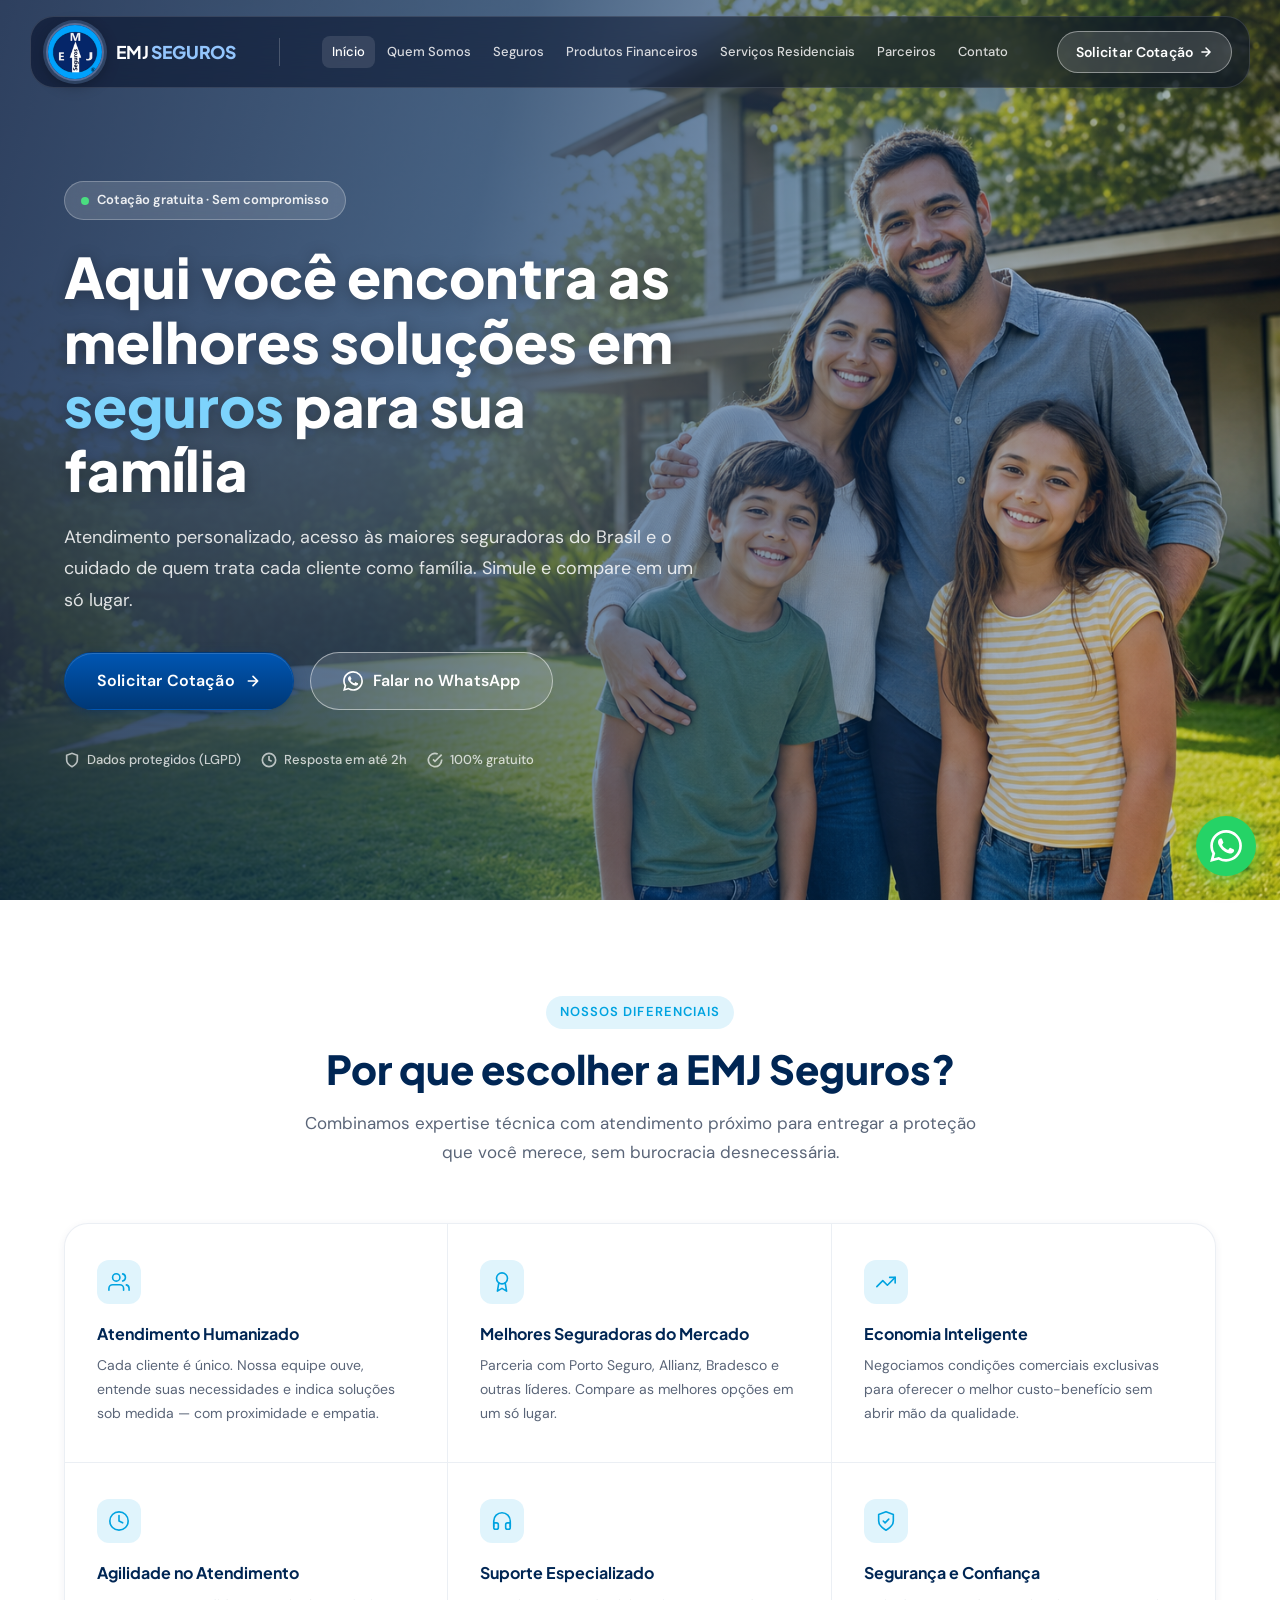
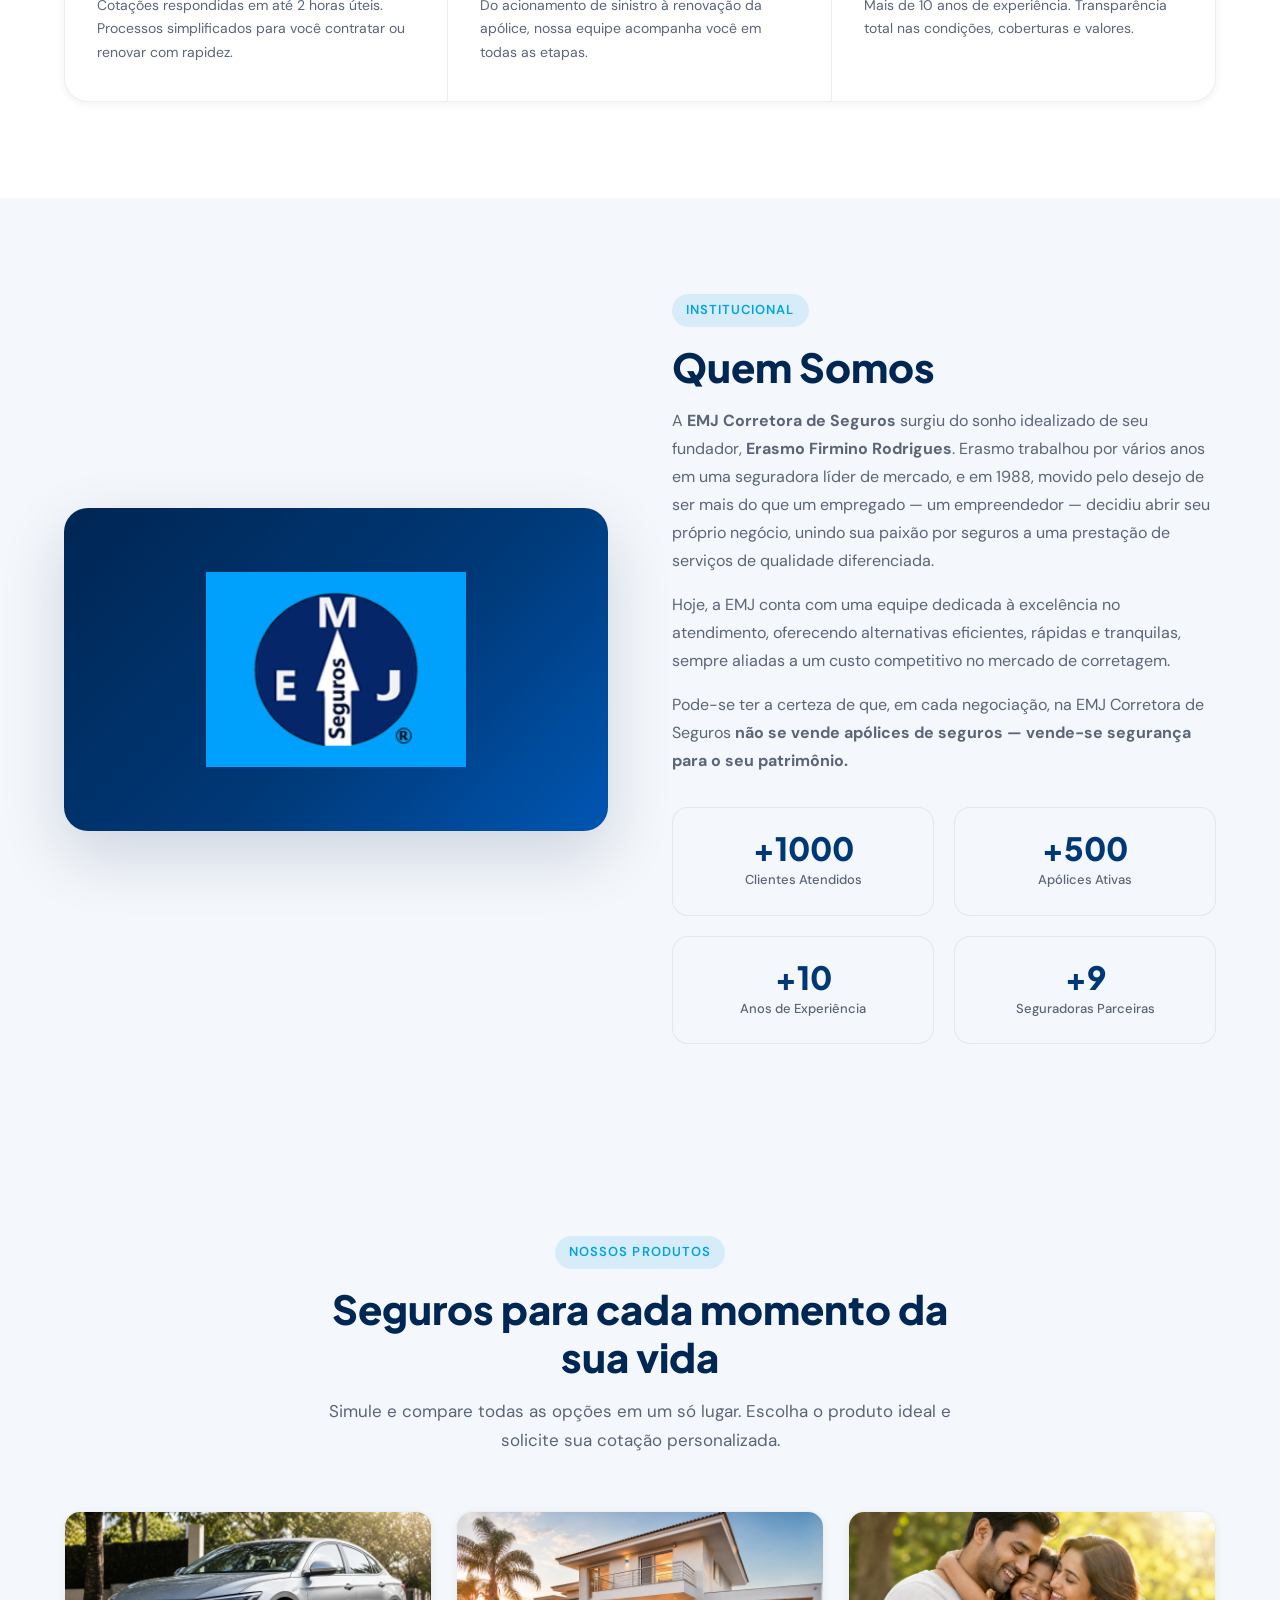
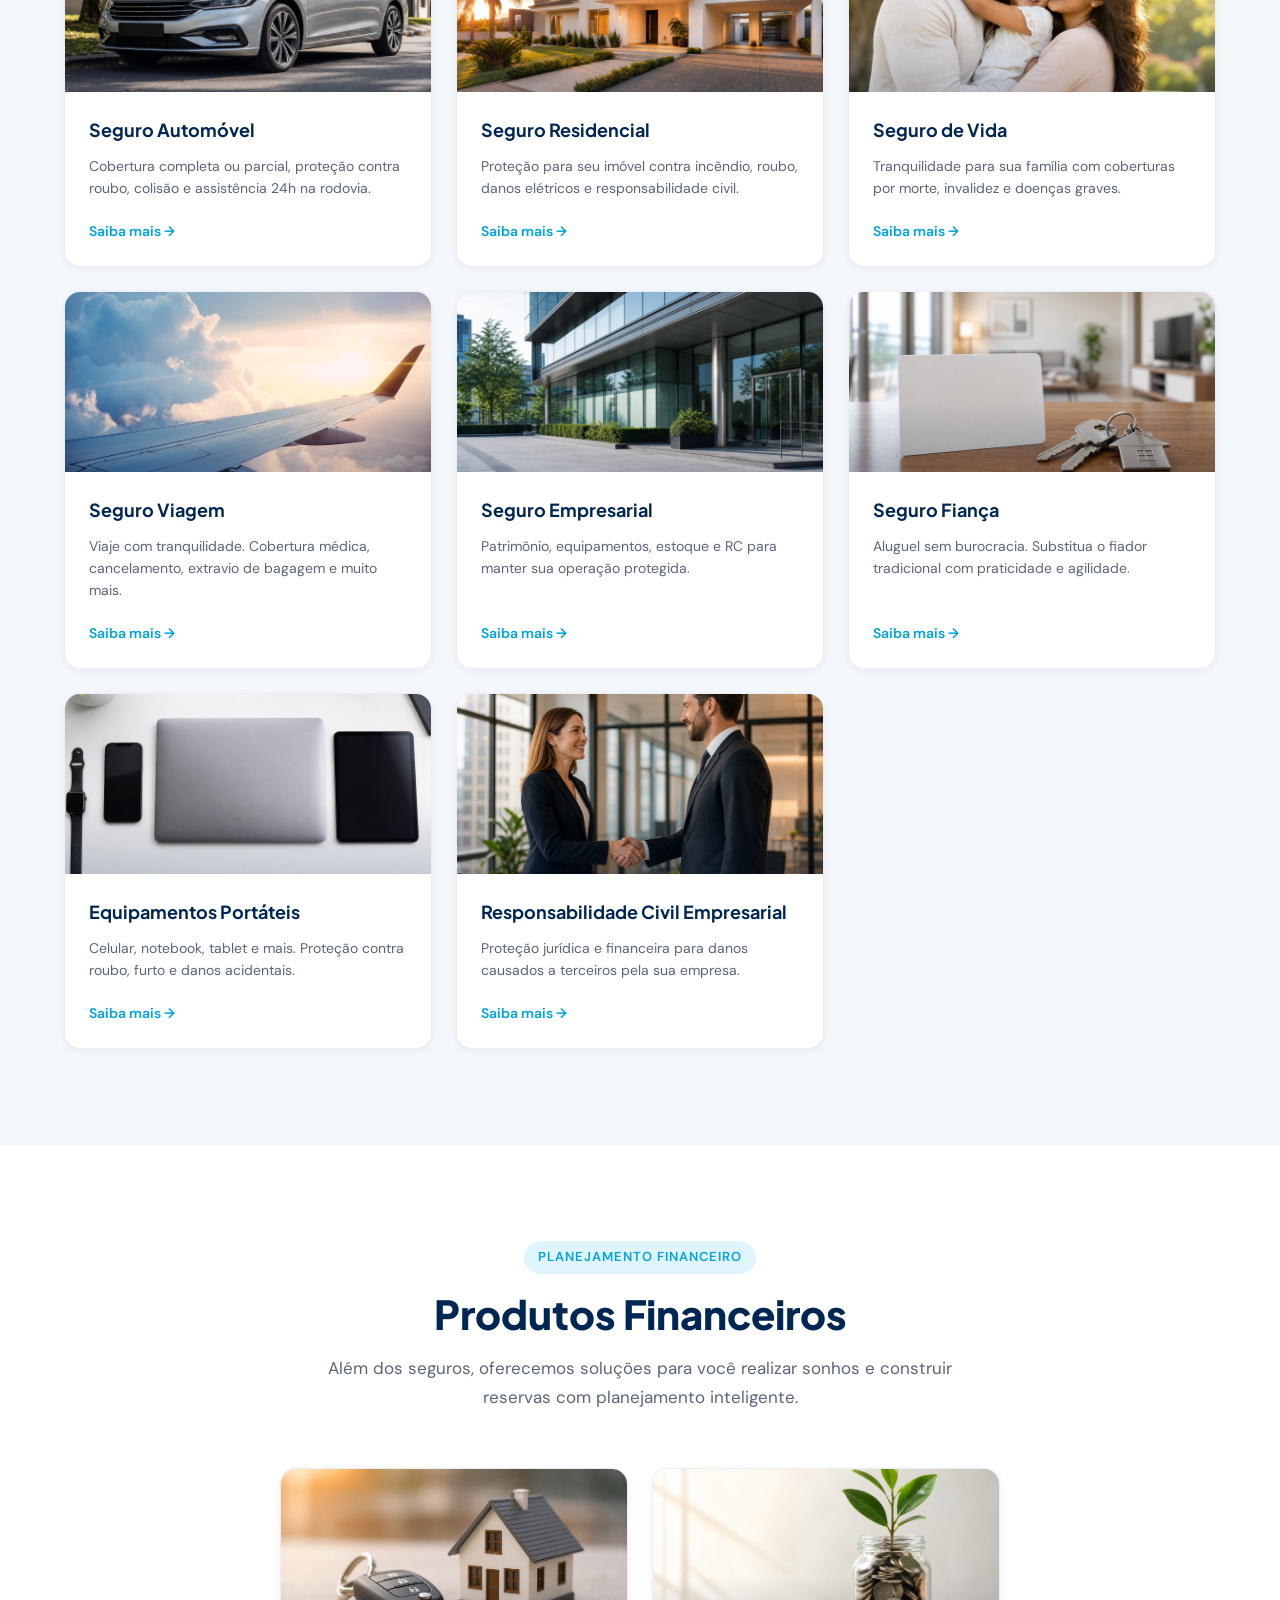
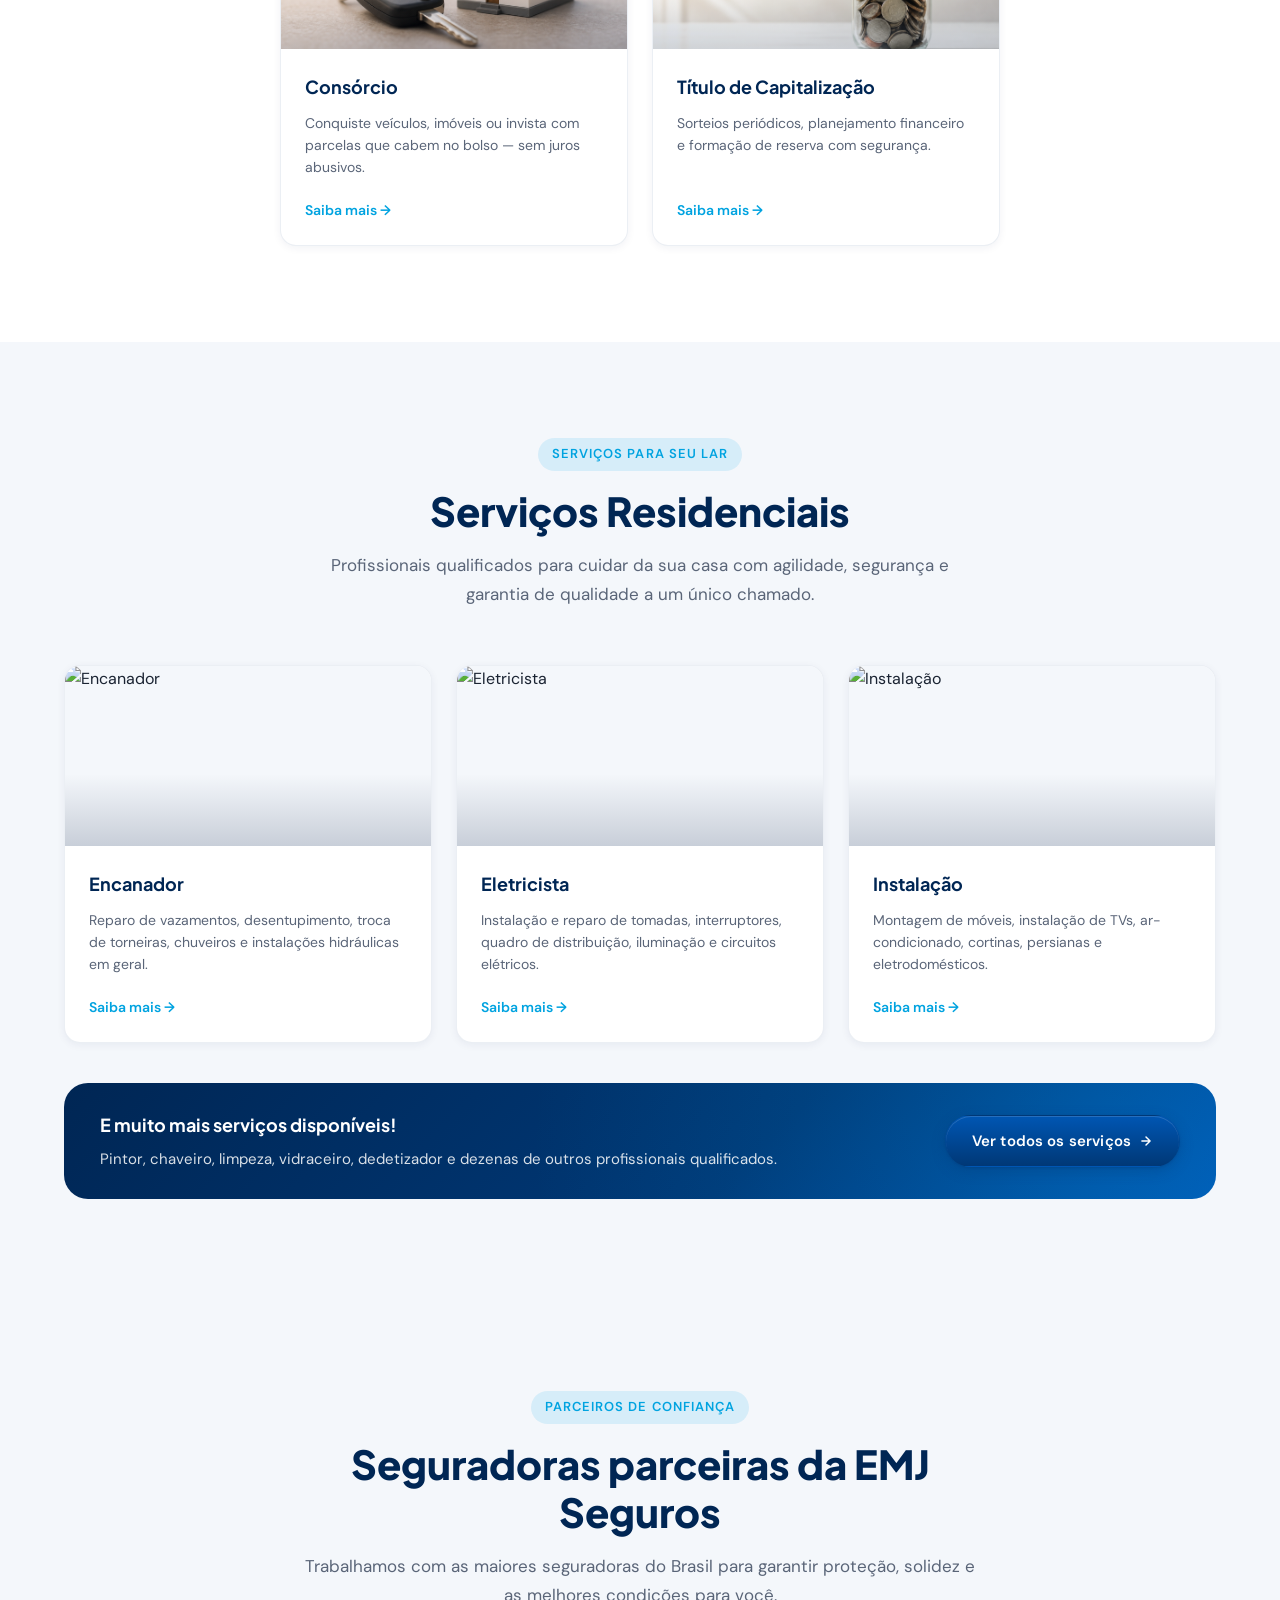
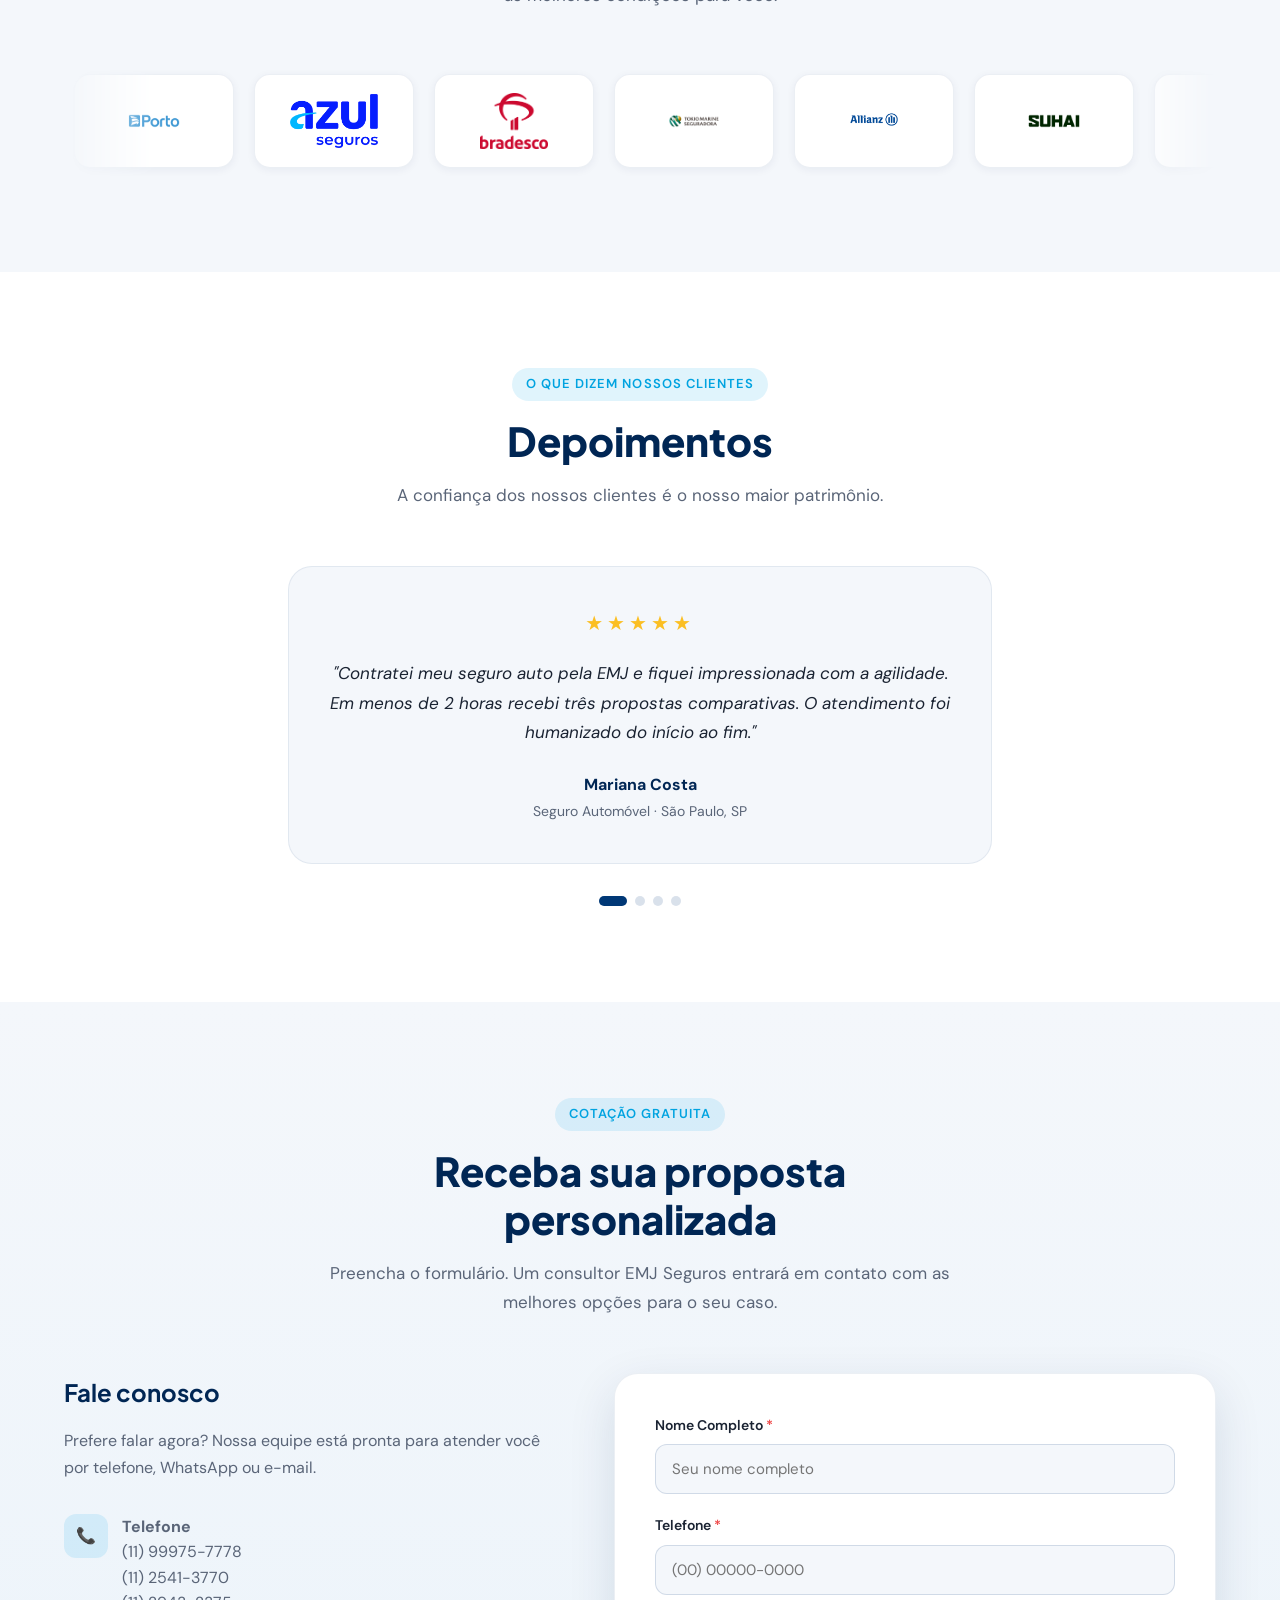
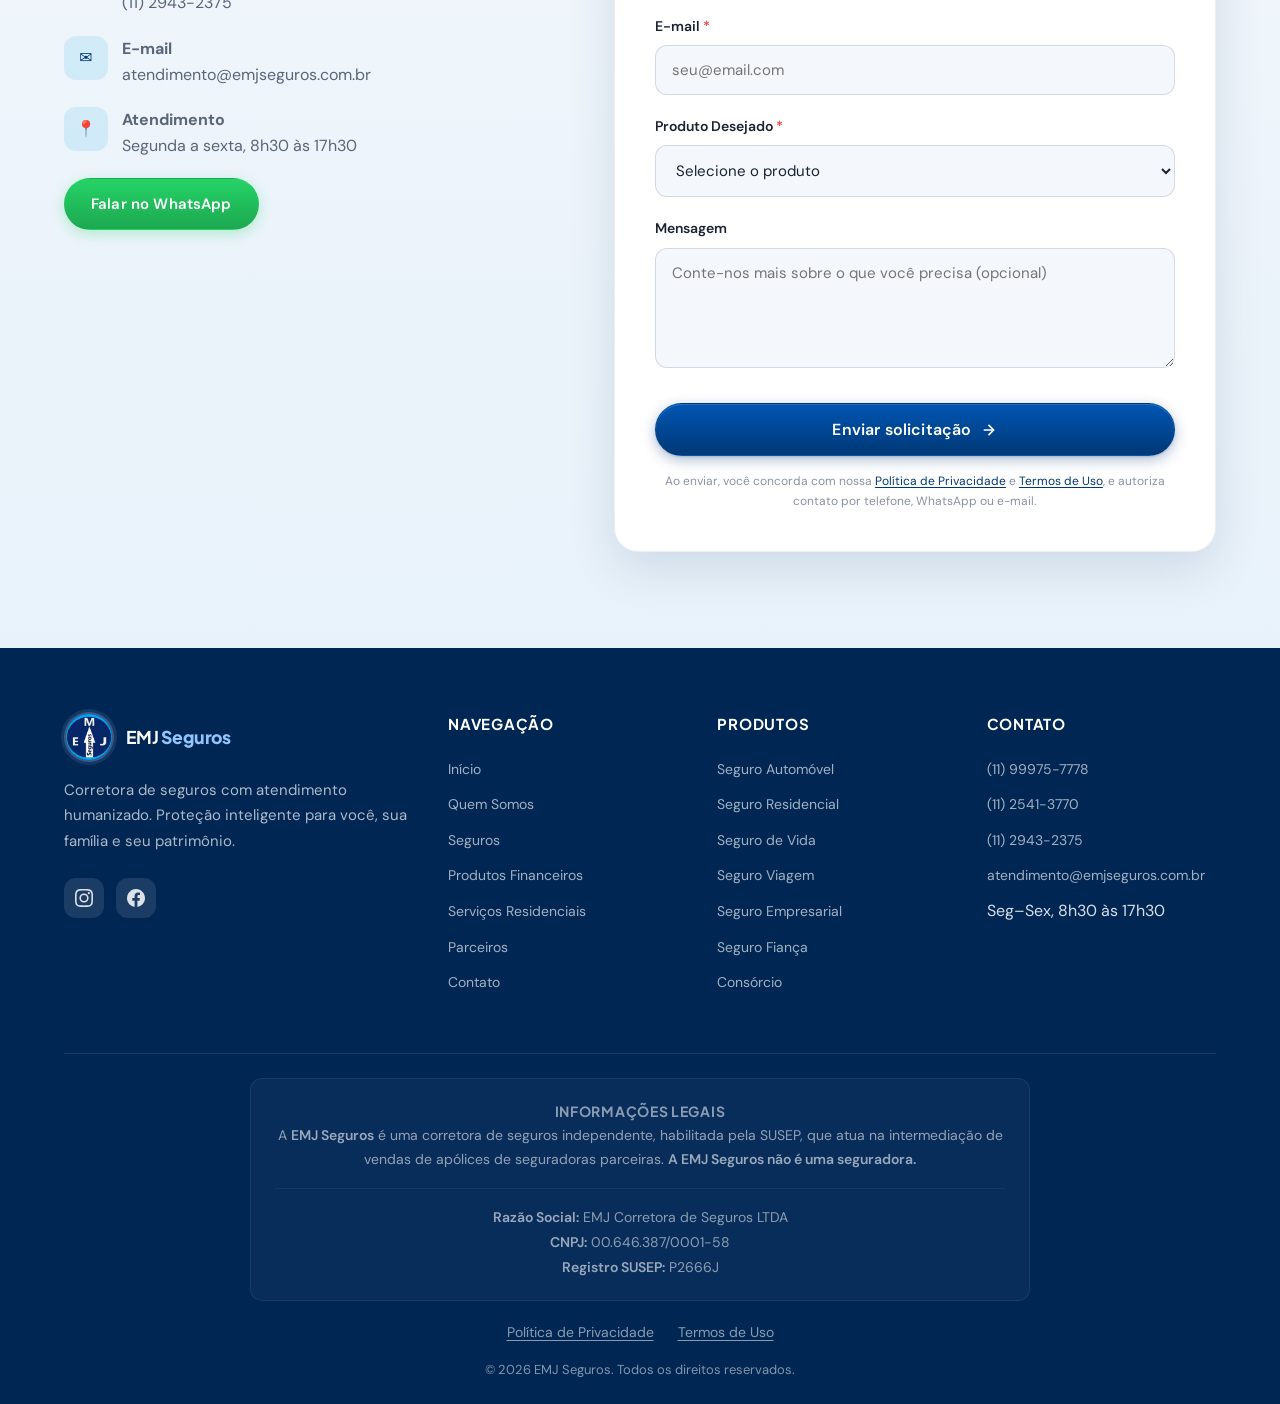
==== commit 308edfbc: "atualizacao de diretrizes Co-authored-by: Cursor <cursoragent@cursor.com>" ====
--- a/index.html
+++ b/index.html
@@ -6,7 +6,7 @@
   new Date().getTime(),event:'gtm.js'});var f=d.getElementsByTagName(s)[0],
   j=d.createElement(s),dl=l!='dataLayer'?'&l='+l:'';j.async=true;j.src=
   'https://www.googletagmanager.com/gtm.js?id='+i+dl;f.parentNode.insertBefore(j,f);
-  })(window,document,'script','dataLayer','GTM-T3WNKJKH');</script>
+  })(window,document,'script','dataLayer','GTM-NVX8S3FD');</script>
   <!-- End Google Tag Manager -->
   <meta charset="UTF-8">
   <meta name="viewport" content="width=device-width, initial-scale=1.0">
@@ -46,7 +46,7 @@
 </head>
 <body>
   <!-- Google Tag Manager (noscript) -->
-  <noscript><iframe src="https://www.googletagmanager.com/ns.html?id=GTM-T3WNKJKH"
+  <noscript><iframe src="https://www.googletagmanager.com/ns.html?id=GTM-NVX8S3FD"
   height="0" width="0" style="display:none;visibility:hidden"></iframe></noscript>
   <!-- End Google Tag Manager (noscript) -->
 
@@ -392,7 +392,7 @@
                 Enviar solicitação
                 <svg width="16" height="16" viewBox="0 0 24 24" fill="none" stroke="currentColor" stroke-width="2.5" stroke-linecap="round" stroke-linejoin="round"><path d="M5 12h14M12 5l7 7-7 7"/></svg>
               </button>
-              <p class="form-note">Ao enviar, você concorda com nossa Política de Privacidade e autoriza contato por telefone, WhatsApp ou e-mail.</p>
+              <p class="form-note">Ao enviar, você concorda com nossa <a href="pages/politica-de-privacidade.html">Política de Privacidade</a> e <a href="pages/termos-de-uso.html">Termos de Uso</a>, e autoriza contato por telefone, WhatsApp ou e-mail.</p>
             </form>
             <div class="form-success" role="status">
               <div class="form-success-icon">✓</div>
@@ -453,7 +453,20 @@
           </ul>
         </div>
       </div>
-      <div class="footer-bottom"><p>© 2026 EMJ Seguros. Todos os direitos reservados.</p></div>
+      <div class="footer-bottom">
+        <div class="footer-legal">
+          <p class="footer-legal-title">Informações Legais</p>
+          <p class="footer-legal-disclaimer">A <strong>EMJ Seguros</strong> é uma corretora de seguros independente, habilitada pela SUSEP, que atua na intermediação de vendas de apólices de seguradoras parceiras. <strong>A EMJ Seguros não é uma seguradora.</strong></p>
+          <p><strong>Razão Social:</strong> EMJ Corretora de Seguros LTDA</p>
+          <p><strong>CNPJ:</strong> 00.646.387/0001-58</p>
+          <p><strong>Registro SUSEP:</strong> P2666J</p>
+        </div>
+        <nav class="footer-policies" aria-label="Políticas do site">
+          <a href="pages/politica-de-privacidade.html">Política de Privacidade</a>
+          <a href="pages/termos-de-uso.html">Termos de Uso</a>
+        </nav>
+        <p>© 2026 EMJ Seguros. Todos os direitos reservados.</p>
+      </div>
     </div>
   </footer>
 
--- a/style.css
+++ b/style.css
@@ -638,6 +638,28 @@
 .footer-links a    { font-size: 0.875rem; opacity: 0.75; transition: all var(--transition); }
 .footer-links a:hover { opacity: 1; color: var(--accent); padding-left: 4px; }
 .footer-bottom { padding: 24px 0; text-align: center; font-size: 0.8125rem; opacity: 0.6; }
+.footer-legal { margin-bottom: 20px; padding: 20px 24px; background: rgba(255,255,255,0.06); border: 1px solid rgba(255,255,255,0.12); border-radius: var(--radius-md); opacity: 1; max-width: 780px; margin-left: auto; margin-right: auto; }
+.footer-legal-title { font-family: var(--font-heading); font-size: 0.875rem; font-weight: 700; color: #fff; text-transform: uppercase; letter-spacing: 0.05em; margin-bottom: 12px; }
+.footer-legal-disclaimer { margin-bottom: 16px !important; padding-bottom: 16px; border-bottom: 1px solid rgba(255,255,255,0.1); font-size: 0.875rem !important; line-height: 1.7 !important; color: rgba(255,255,255,0.95) !important; }
+.footer-legal p { font-size: 0.875rem; line-height: 1.8; color: rgba(255,255,255,0.9); margin: 0; }
+.footer-legal strong { color: #fff; font-weight: 600; }
+.footer-policies { display: flex; flex-wrap: wrap; justify-content: center; gap: 8px 24px; margin-bottom: 16px; opacity: 1; }
+.footer-policies a { font-size: 0.875rem; color: rgba(255,255,255,0.9); text-decoration: underline; text-underline-offset: 3px; transition: color var(--transition); }
+.footer-policies a:hover { color: var(--accent); }
+.footer-policies a[aria-current="page"] { color: #93c5fd; }
+
+/* ── Páginas legais ── */
+.legal-page { padding: 64px 0 96px; background: var(--bg-white); }
+.legal-content { max-width: 760px; margin: 0 auto; }
+.legal-content h2 { font-family: var(--font-heading); font-size: 1.375rem; font-weight: 700; margin: 40px 0 12px; color: var(--primary-dark); }
+.legal-content h2:first-of-type { margin-top: 0; }
+.legal-content p, .legal-content li { font-size: 1rem; line-height: 1.75; color: var(--text-muted); margin-bottom: 12px; }
+.legal-content ul { margin: 0 0 16px 1.25rem; }
+.legal-content a { color: var(--primary); text-decoration: underline; text-underline-offset: 2px; }
+.legal-content a:hover { color: var(--primary-light); }
+.legal-meta { font-size: 0.9375rem; line-height: 1.7; color: var(--text-muted); margin-bottom: 32px; padding-bottom: 24px; border-bottom: 1px solid var(--border); }
+.form-note a { color: var(--primary); text-decoration: underline; text-underline-offset: 2px; }
+.form-note a:hover { color: var(--primary-light); }
 
 /* ── WhatsApp Float ── */
 .whatsapp-float {
@@ -984,6 +1006,18 @@
 }
 
 .lp-actions { display: flex; flex-wrap: wrap; gap: 14px; }
+.lp-actions--hero .btn-whatsapp,
+.lp-actions--cta .btn-whatsapp { min-width: min(100%, 340px); }
+.lp-form-link {
+  margin-top: 14px; font-size: 0.8125rem; font-weight: 500;
+  color: rgba(255,255,255,0.65);
+}
+.lp-form-link a {
+  color: inherit; text-decoration: underline; text-underline-offset: 3px;
+  transition: color var(--transition);
+}
+.lp-form-link a:hover { color: rgba(255,255,255,0.95); }
+.lp-cta-band .lp-form-link { margin-top: 16px; }
 .btn-cta-xl { padding: 16px 34px; font-size: 1.0625rem; font-weight: 700; min-height: 54px; }
 
 .lp-cta-micro {
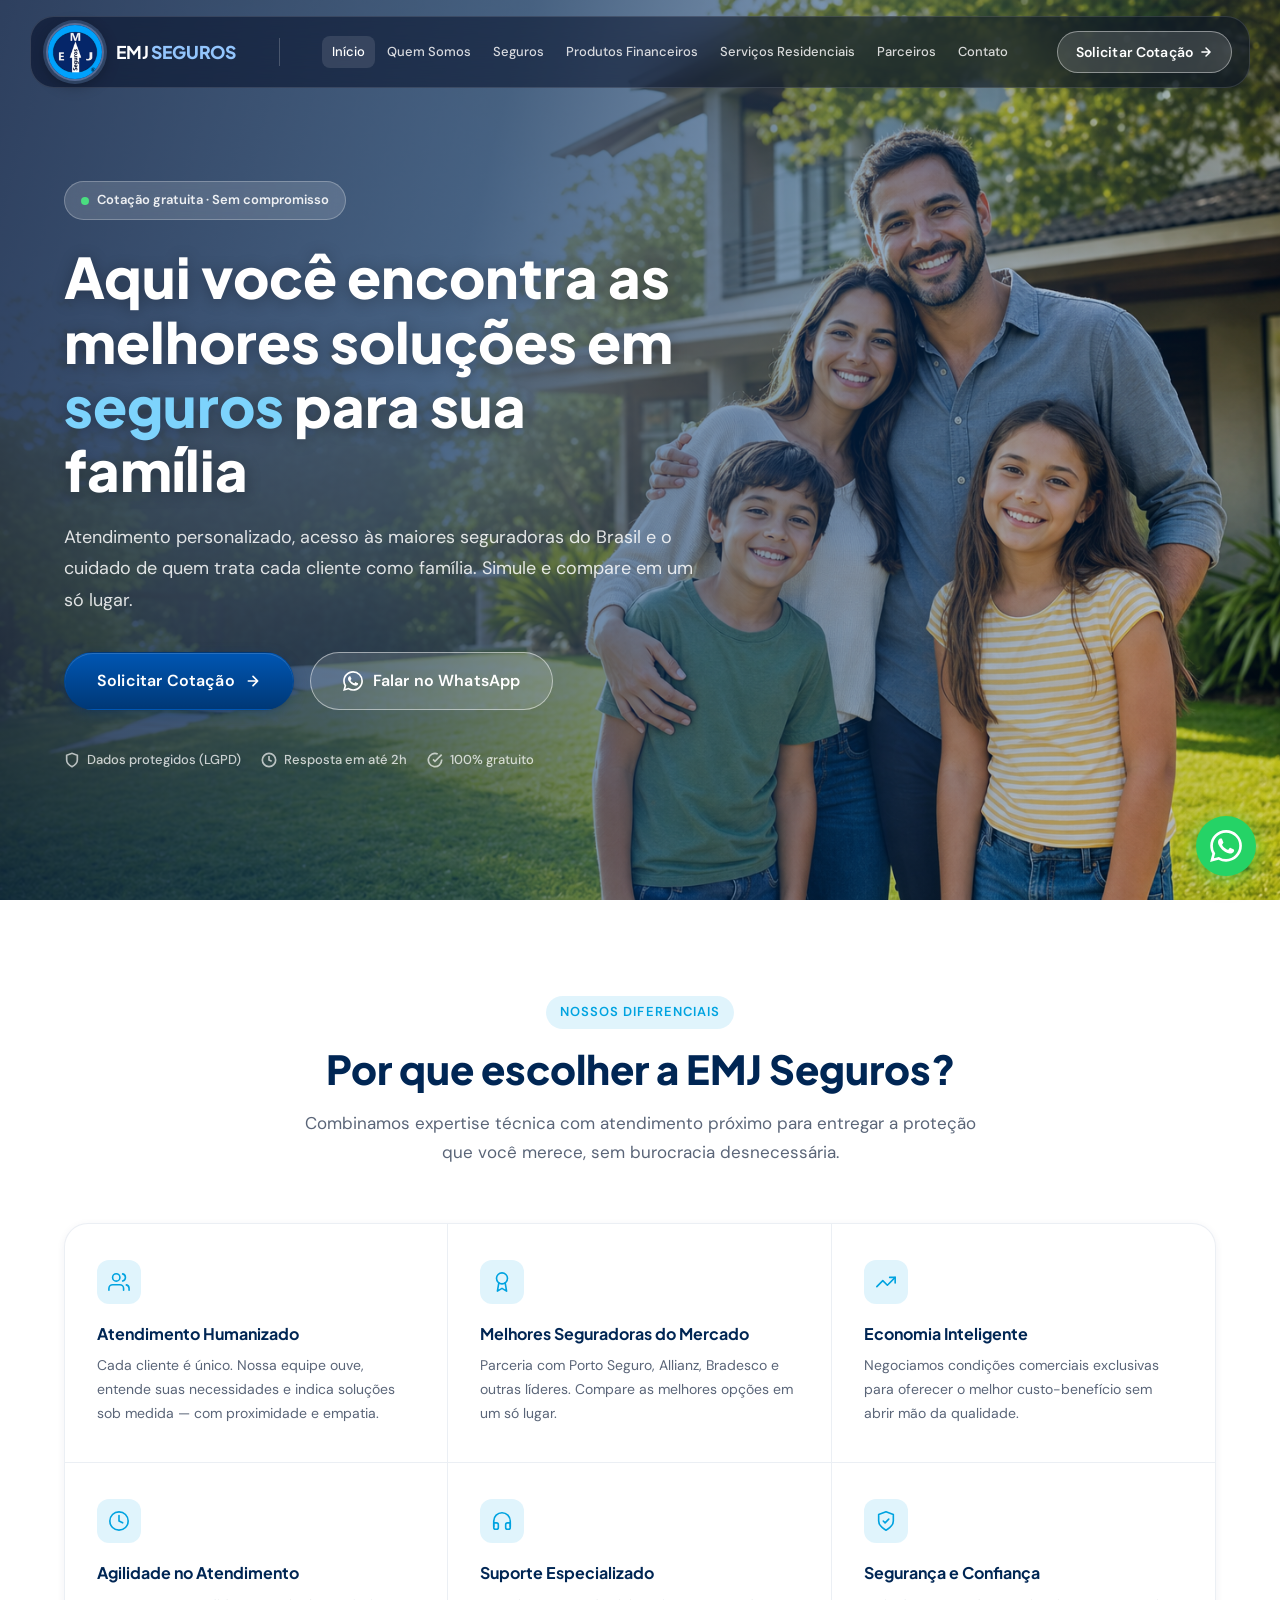
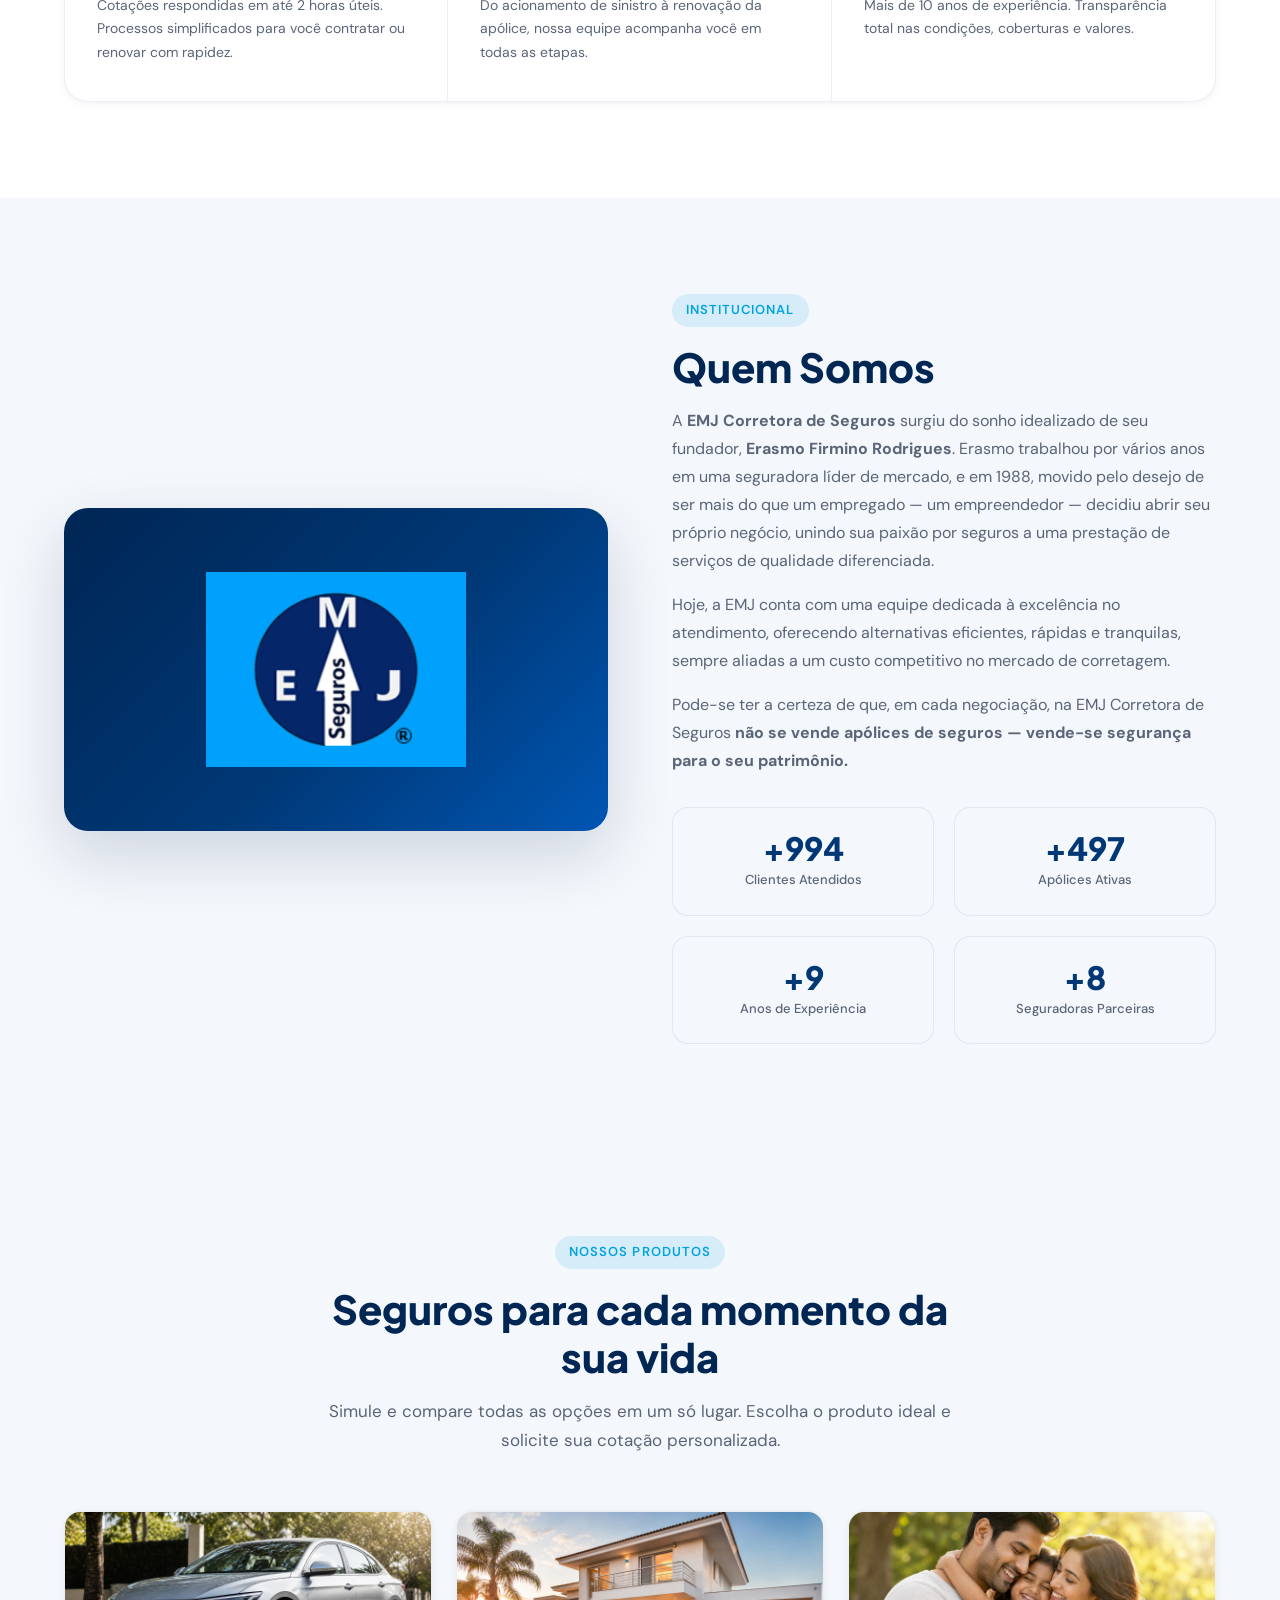
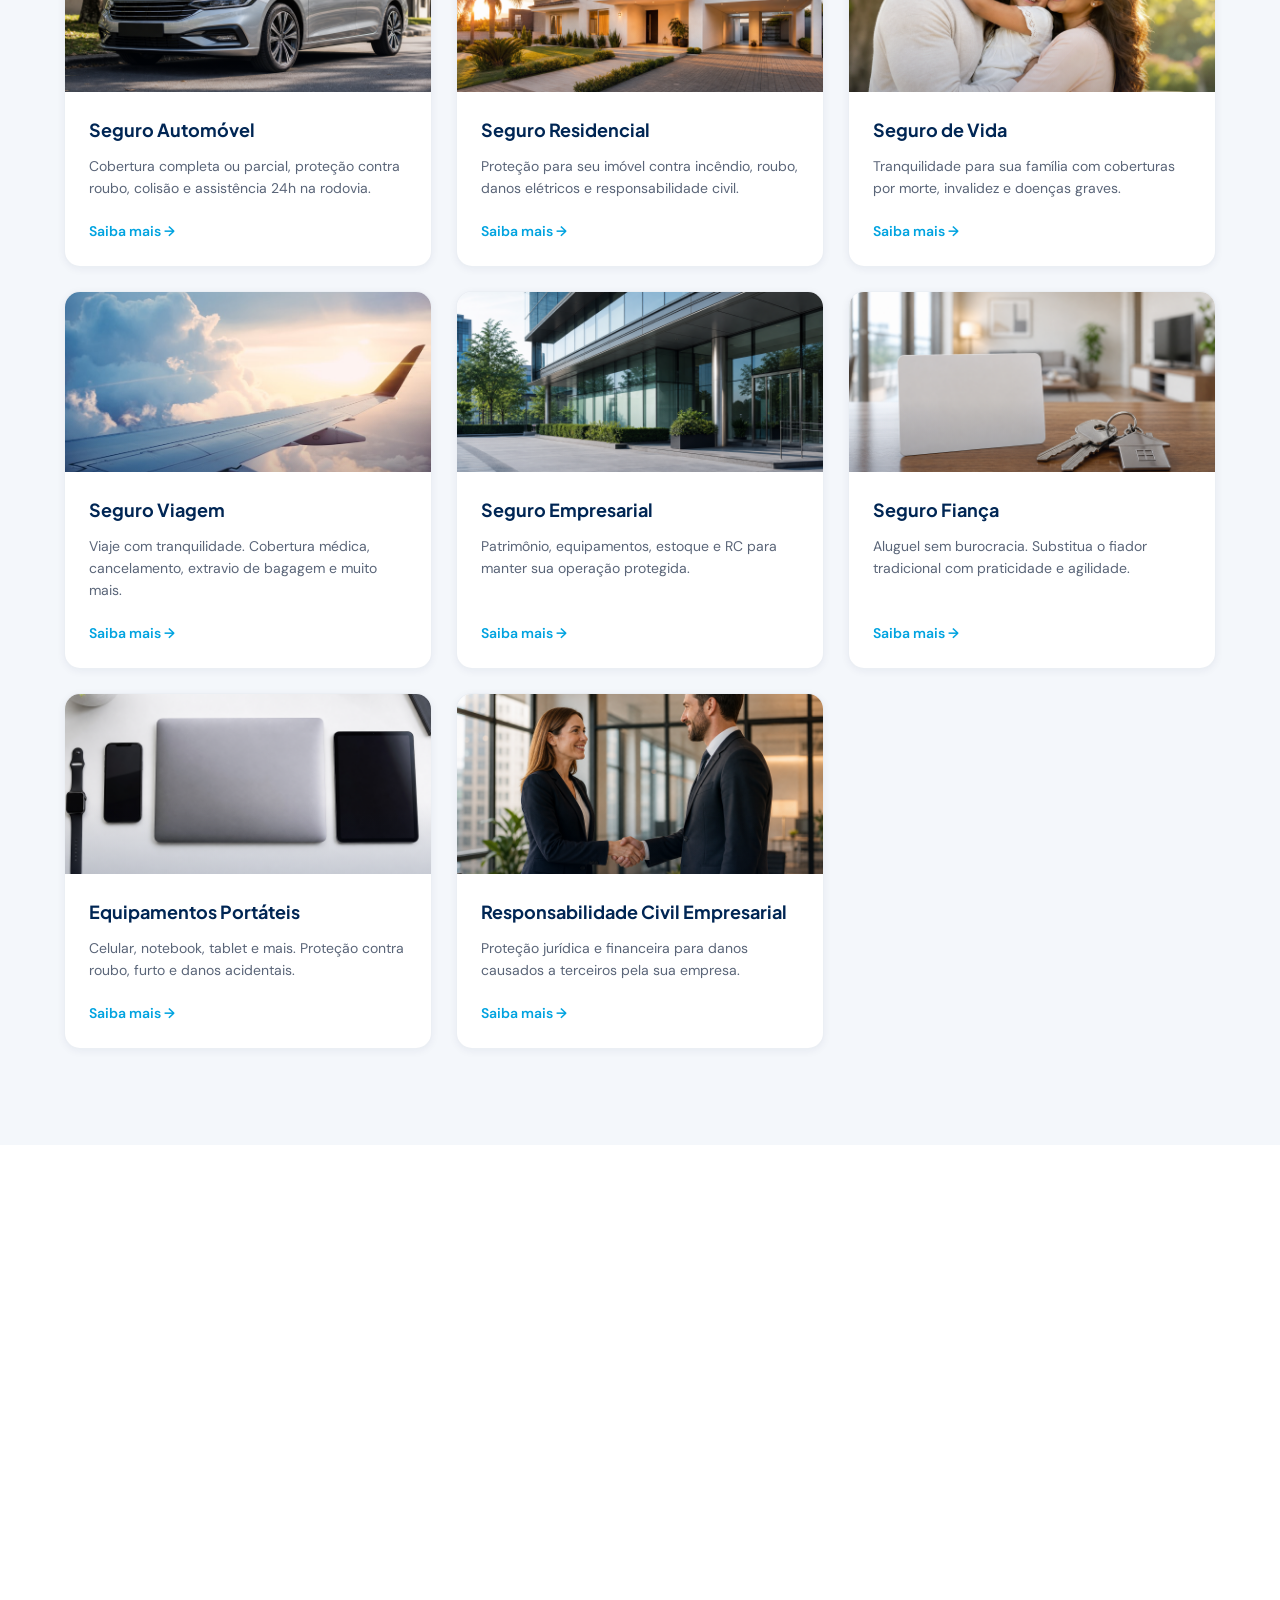
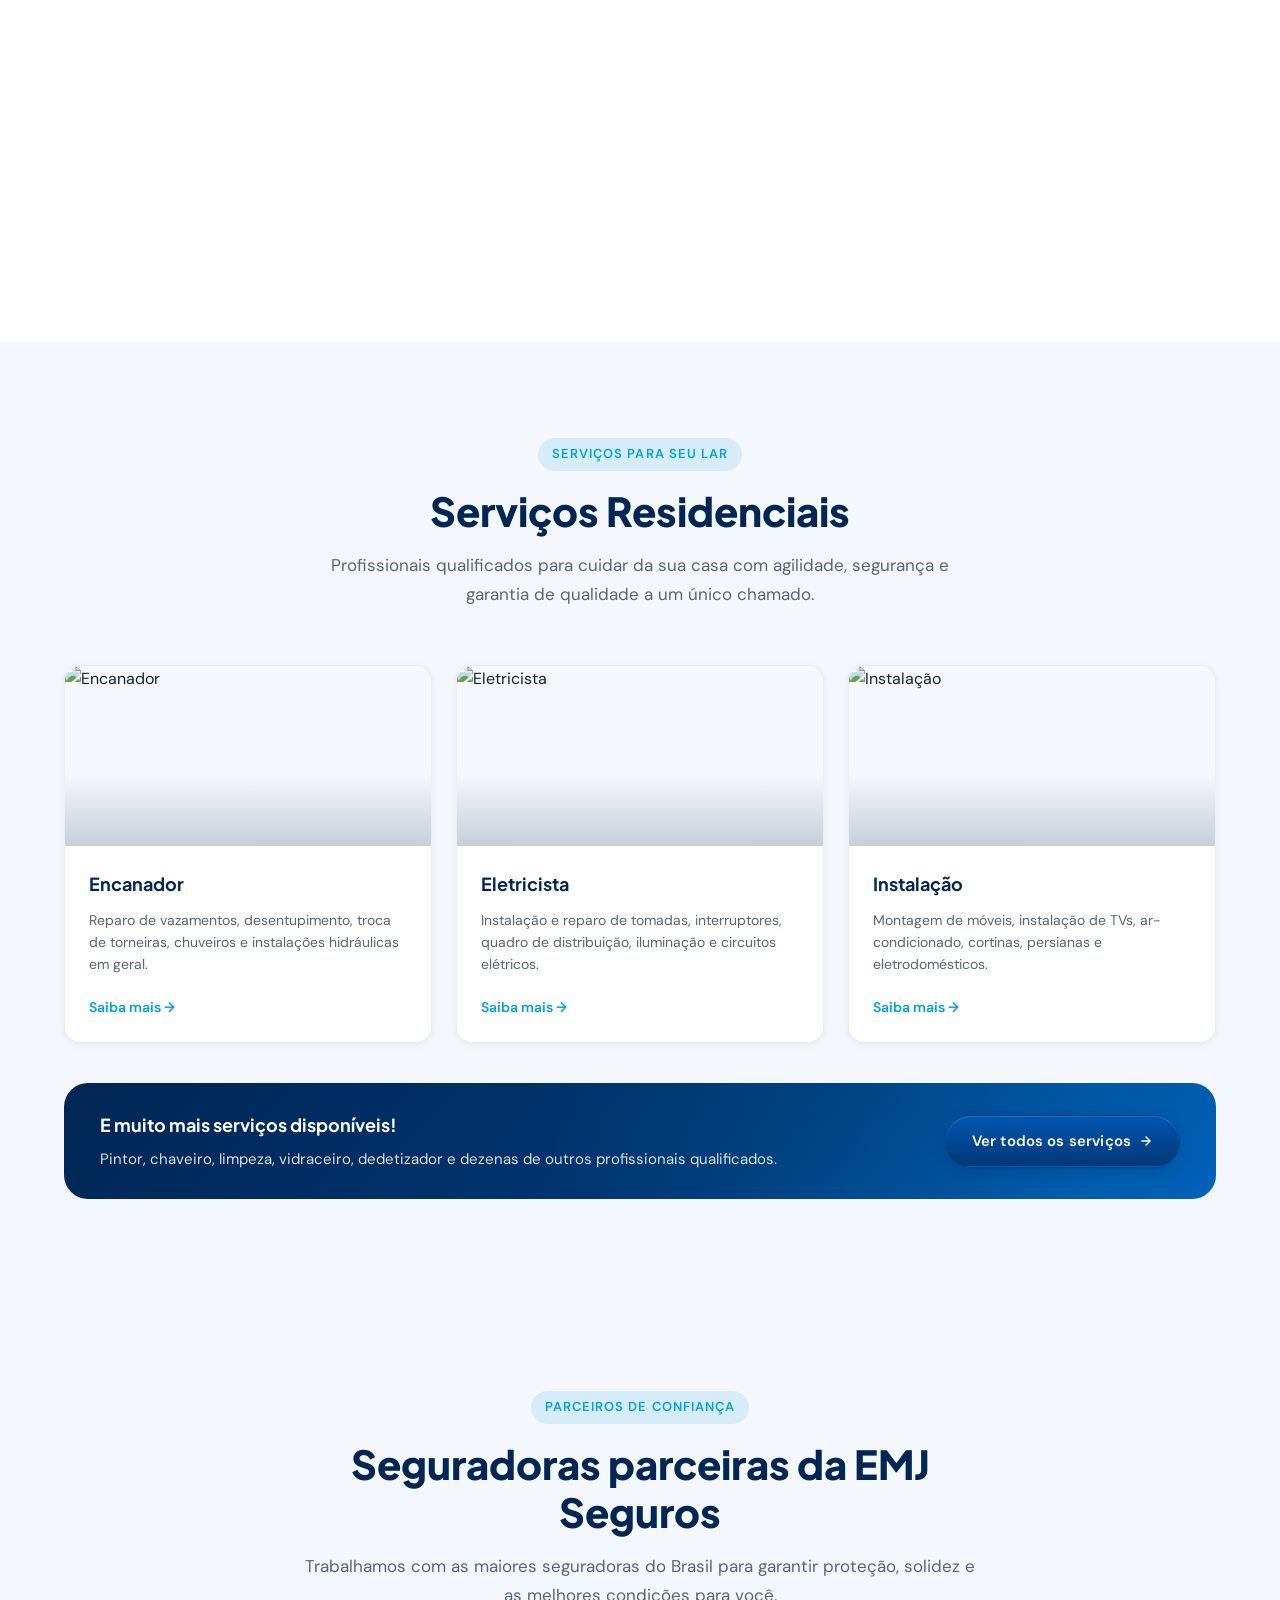
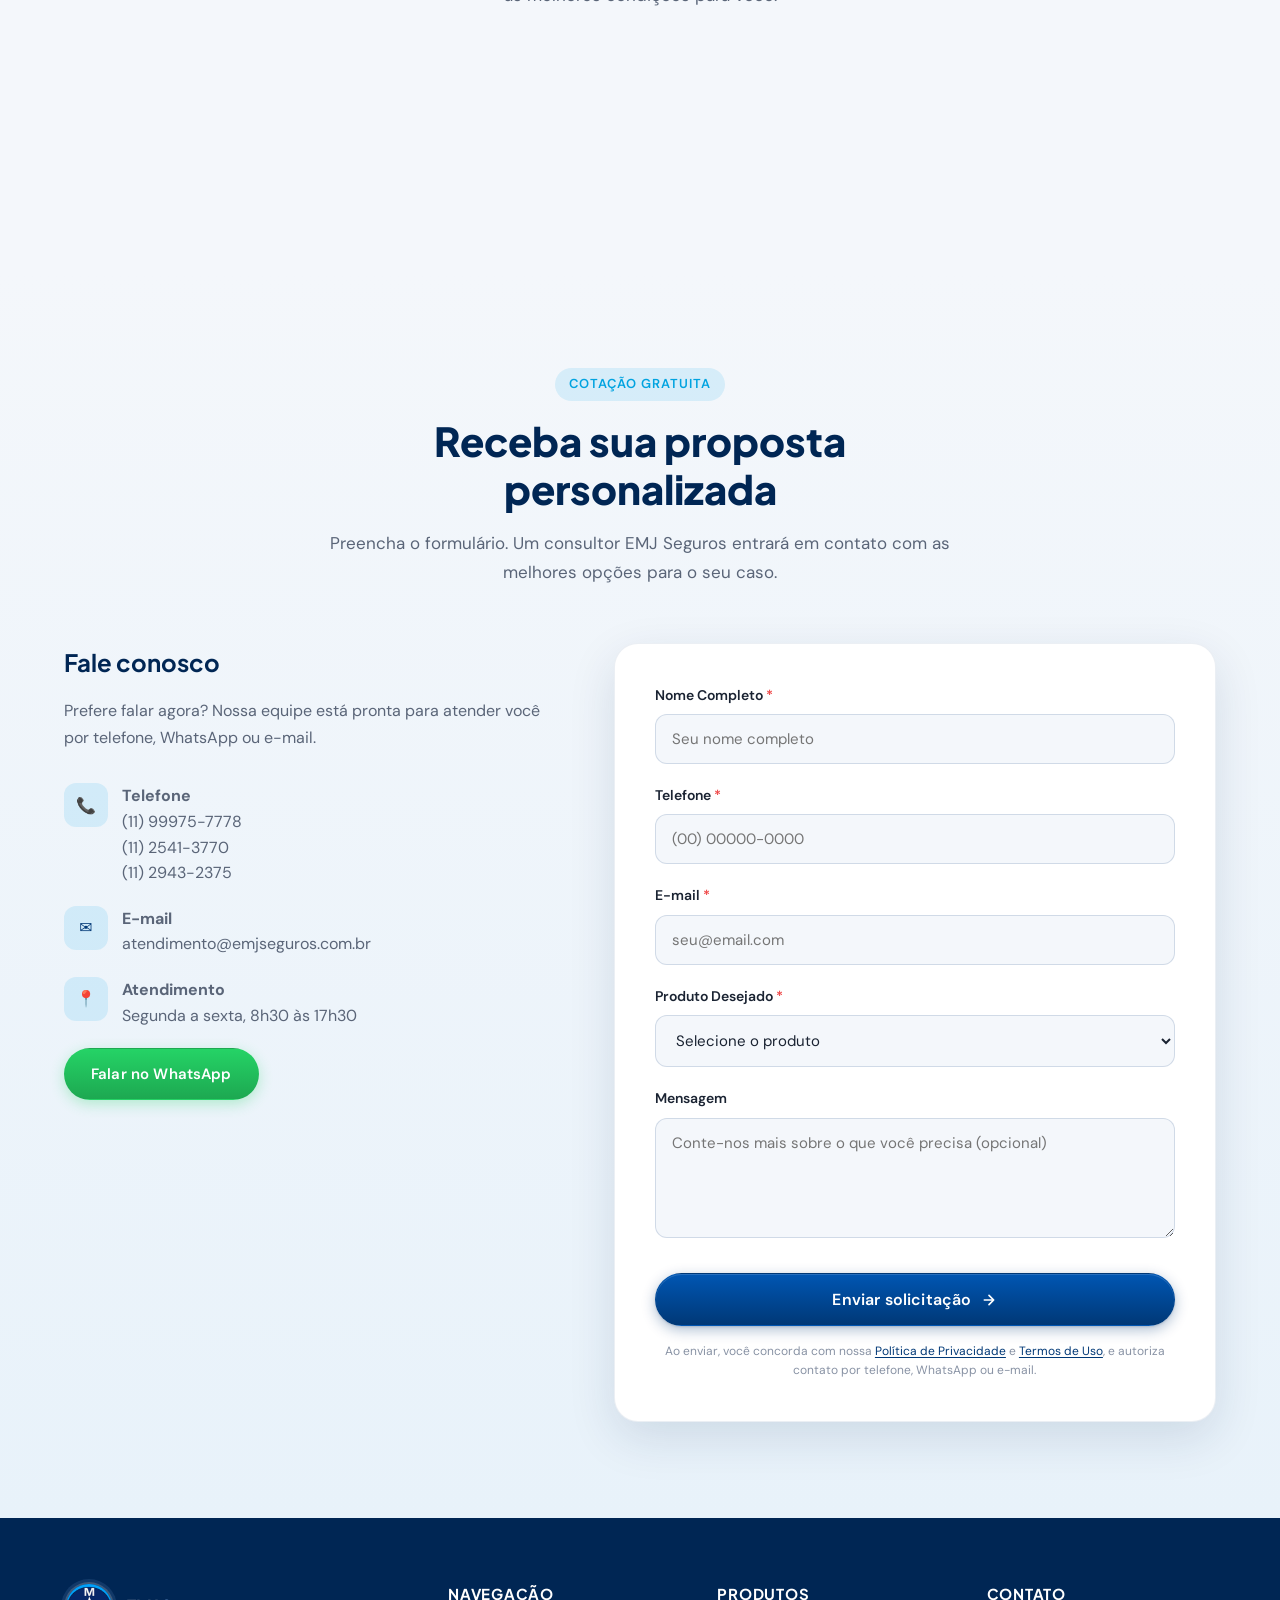
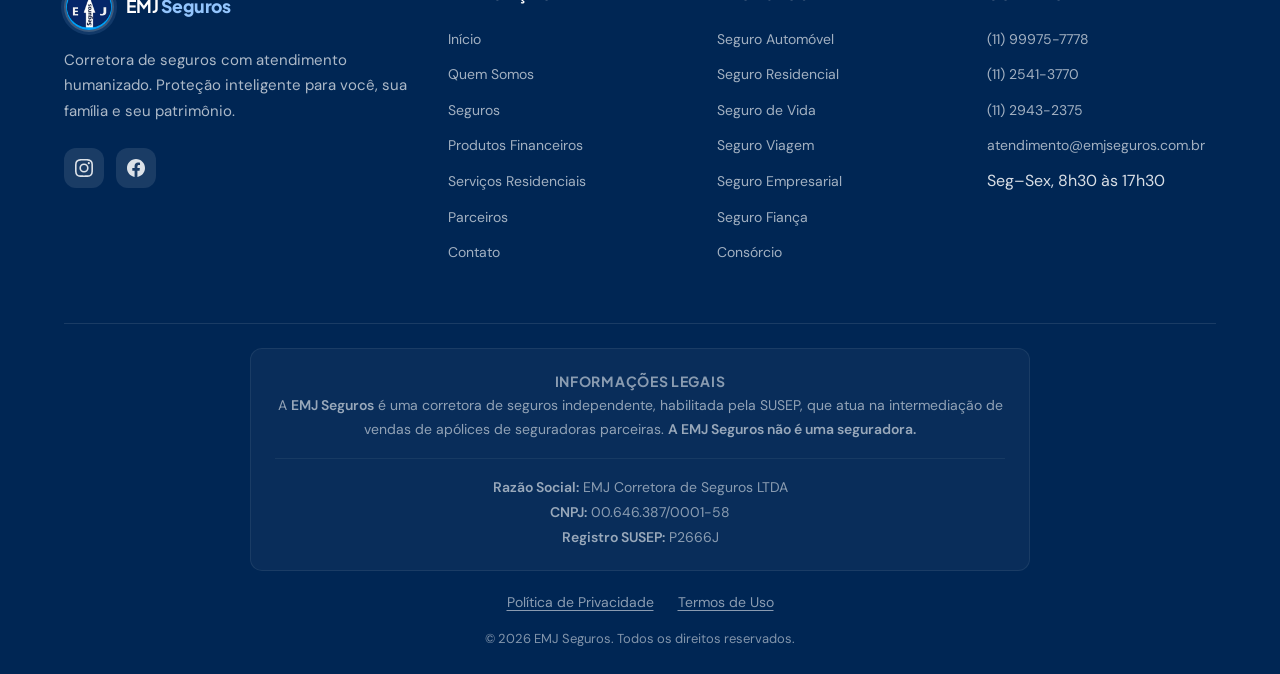
==== commit e20a96d5: "Remove depoimentos e corrige scroll infinito do carrossel de parceiros Co-authored-by: Cursor <curso" ====
--- a/index.html
+++ b/index.html
@@ -321,26 +321,6 @@
               <div class="partner-logo"><img src="assets/partners/youse.png" alt="Youse Seguros" loading="lazy"></div>
             </div>
           </div>
-        </div>
-      </div>
-    </section>
-
-    <!-- Depoimentos -->
-    <section class="section testimonials" aria-labelledby="depoimentos-title">
-      <div class="container">
-        <header class="section-header reveal">
-          <span class="section-tag">O que dizem nossos clientes</span>
-          <h2 id="depoimentos-title" class="section-title">Depoimentos</h2>
-          <p class="section-subtitle">A confiança dos nossos clientes é o nosso maior patrimônio.</p>
-        </header>
-        <div class="testimonial-carousel reveal" aria-live="polite">
-          <div class="testimonial-track">
-            <div class="testimonial-slide"><blockquote class="testimonial-card"><div class="testimonial-stars" aria-label="5 estrelas">★★★★★</div><p class="testimonial-text">"Contratei meu seguro auto pela EMJ e fiquei impressionada com a agilidade. Em menos de 2 horas recebi três propostas comparativas. O atendimento foi humanizado do início ao fim."</p><footer class="testimonial-author"><strong>Mariana Costa</strong><span>Seguro Automóvel · São Paulo, SP</span></footer></blockquote></div>
-            <div class="testimonial-slide"><blockquote class="testimonial-card"><div class="testimonial-stars" aria-label="5 estrelas">★★★★★</div><p class="testimonial-text">"Precisava de seguro residencial urgente para financiamento do apartamento. A equipe da EMJ resolveu tudo em um dia. Profissionalismo e confiança que fazem diferença."</p><footer class="testimonial-author"><strong>Roberto Almeida</strong><span>Seguro Residencial · Curitiba, PR</span></footer></blockquote></div>
-            <div class="testimonial-slide"><blockquote class="testimonial-card"><div class="testimonial-stars" aria-label="5 estrelas">★★★★★</div><p class="testimonial-text">"Quando tive um sinistro no carro, a EMJ me acompanhou em cada etapa. Não precisei lidar sozinha com a seguradora. Esse suporte pós-venda vale ouro!"</p><footer class="testimonial-author"><strong>Patrícia Mendes</strong><span>Seguro Auto · Belo Horizonte, MG</span></footer></blockquote></div>
-            <div class="testimonial-slide"><blockquote class="testimonial-card"><div class="testimonial-stars" aria-label="5 estrelas">★★★★★</div><p class="testimonial-text">"Contratei seguro de vida e fiança locatícia pela mesma corretora. Atendimento unificado, preços competitivos e uma equipe que realmente se importa."</p><footer class="testimonial-author"><strong>Carlos Eduardo Silva</strong><span>Seguro Vida e Fiança · Rio de Janeiro, RJ</span></footer></blockquote></div>
-          </div>
-          <div class="testimonial-dots" role="tablist" aria-label="Navegação de depoimentos"></div>
         </div>
       </div>
     </section>
--- a/style.css
+++ b/style.css
@@ -549,12 +549,22 @@
   -webkit-mask-image: linear-gradient(to right,transparent 0%,black 8%,black 92%,transparent 100%);
 }
 
-.partners-marquee { display: flex; width: max-content; }
-.partners-track   { display: flex; gap: 20px; padding: 8px 10px; animation: marqueeScroll 32s linear infinite; flex-shrink: 0; }
+.partners-marquee {
+  display: flex;
+  width: max-content;
+  animation: marqueeScroll 32s linear infinite;
+  will-change: transform;
+}
+.partners-track {
+  display: flex;
+  gap: 20px;
+  padding: 8px 10px;
+  flex-shrink: 0;
+}
 
 @keyframes marqueeScroll {
-  0%   { transform: translateX(0); }
-  100% { transform: translateX(-50%); }
+  from { transform: translateX(0); }
+  to   { transform: translateX(-50%); }
 }
 
 .partner-logo {
@@ -570,22 +580,6 @@
   width: auto; height: auto;
   object-fit: contain;
 }
-
-/* ── Testimonials ── */
-.testimonials { background: var(--bg-white); }
-.testimonial-carousel { position: relative; max-width: 720px; margin: 0 auto; overflow: hidden; }
-.testimonial-track    { display: flex; transition: transform 0.5s cubic-bezier(0.4,0,0.2,1); }
-.testimonial-slide    { min-width: 100%; padding: 0 8px; }
-
-.testimonial-card { background: var(--bg); border-radius: var(--radius-xl); padding: 40px; border: 1px solid var(--border); text-align: center; }
-.testimonial-stars  { color: #fbbf24; font-size: 1.25rem; letter-spacing: 4px; margin-bottom: 20px; }
-.testimonial-text   { font-size: 1.0625rem; color: var(--text); line-height: 1.75; font-style: italic; margin-bottom: 24px; }
-.testimonial-author strong { display: block; font-weight: 700; color: var(--primary-dark); }
-.testimonial-author span   { font-size: 0.875rem; color: var(--text-muted); }
-
-.testimonial-dots       { display: flex; justify-content: center; gap: 8px; margin-top: 32px; }
-.testimonial-dot        { width: 10px; height: 10px; border-radius: 50%; background: var(--border-strong); border: none; cursor: pointer; transition: all var(--transition); padding: 0; }
-.testimonial-dot.active { background: var(--primary); width: 28px; border-radius: var(--radius-full); }
 
 /* ── Contact / Form ── */
 .contact { background: linear-gradient(180deg,var(--bg) 0%,#e8f2fa 100%); }
@@ -938,7 +932,6 @@
   .stats-grid { grid-template-columns: 1fr 1fr; }
   .footer-grid { grid-template-columns: 1fr; }
   .contact-form-card { padding: 24px; }
-  .testimonial-card  { padding: 24px; }
   .services-more-banner { flex-direction: column; text-align: center; padding: 24px 20px; gap: 20px; }
   .services-more-icons  { justify-content: center; flex-wrap: wrap; }
   .services-more-banner .btn { width: 100%; justify-content: center; }
@@ -1064,10 +1057,6 @@
 .lp-cta-band .lp-cta-micro { justify-content: center; margin-top: 18px; }
 
 /* ── Confiança / prova social ── */
-.lp-trust-grid { display: grid; gap: 24px; max-width: 820px; margin: 0 auto; }
-@media (min-width: 720px) { .lp-trust-grid { grid-template-columns: 1fr 1fr; } }
-.lp-trust-grid .testimonial-card { height: 100%; }
-
 .lp-partners {
   display: flex; flex-wrap: wrap; align-items: center; justify-content: center;
   gap: 16px; margin-top: 40px;
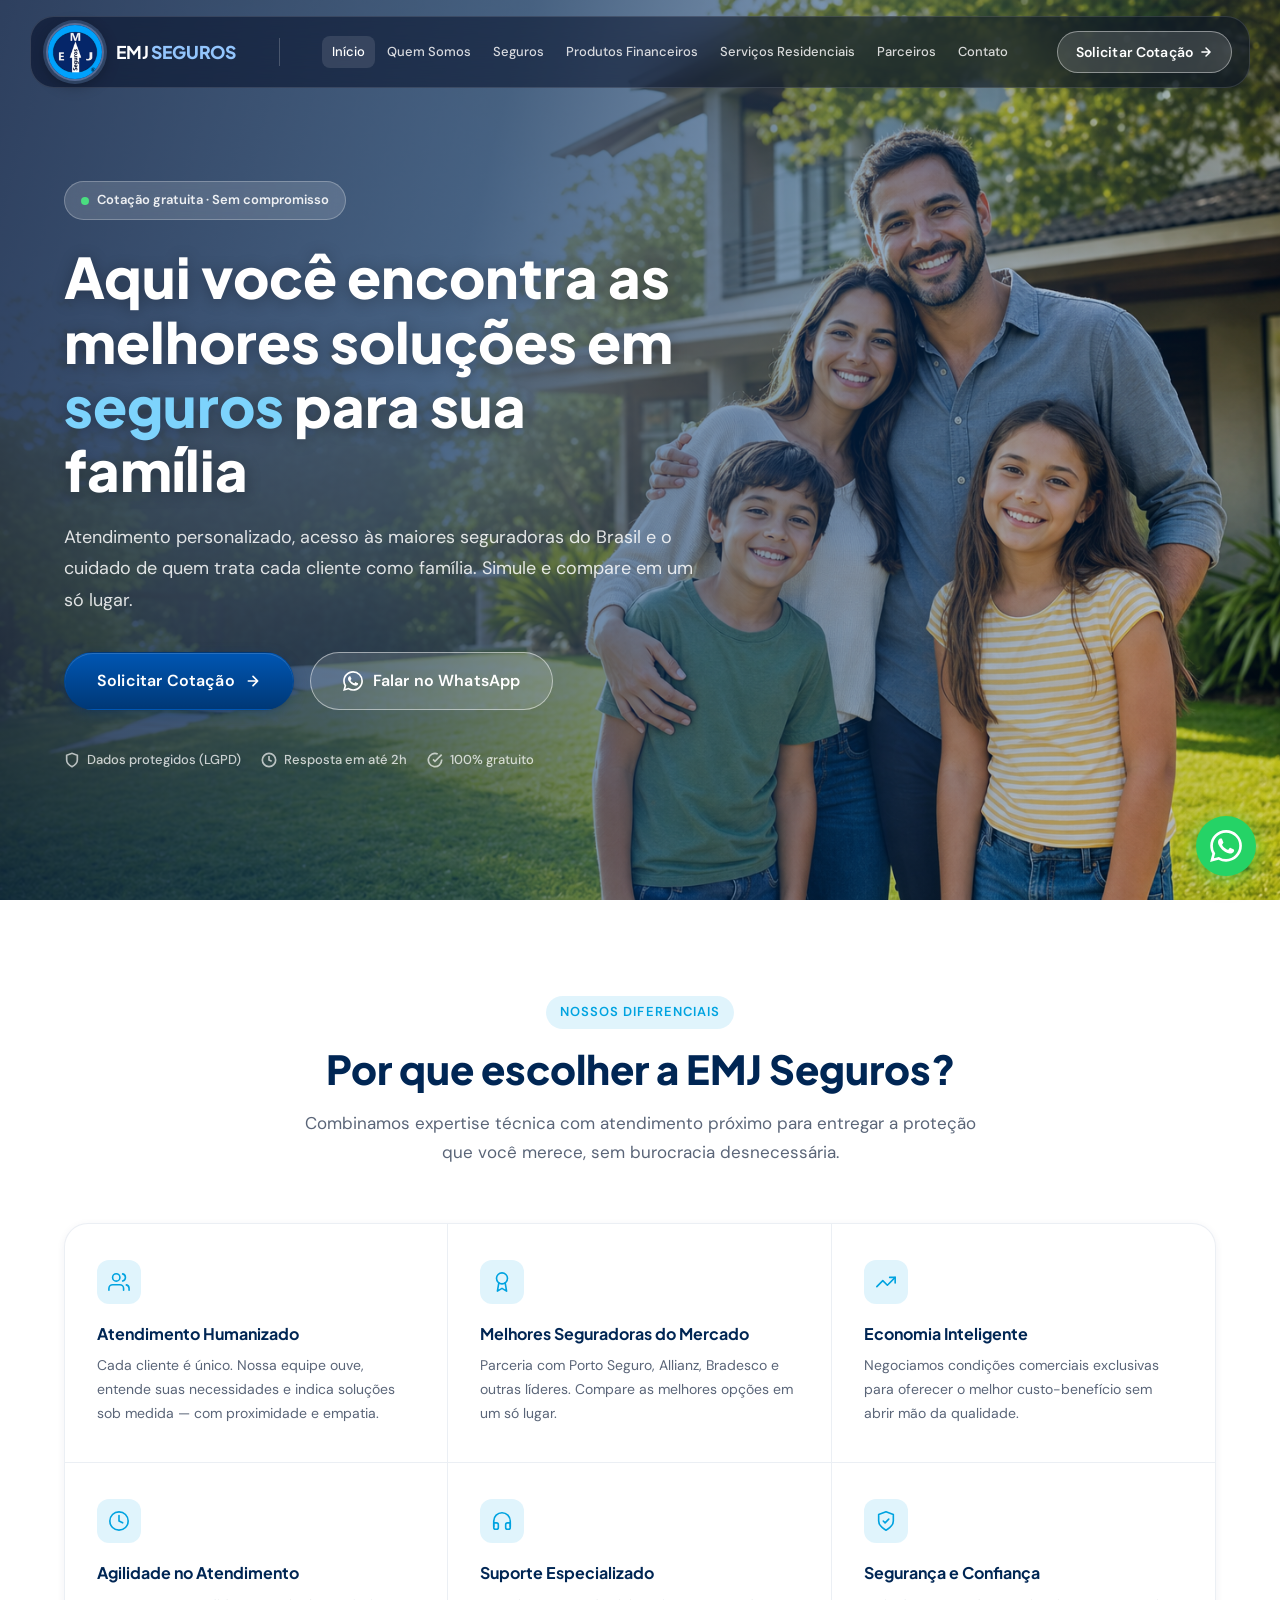
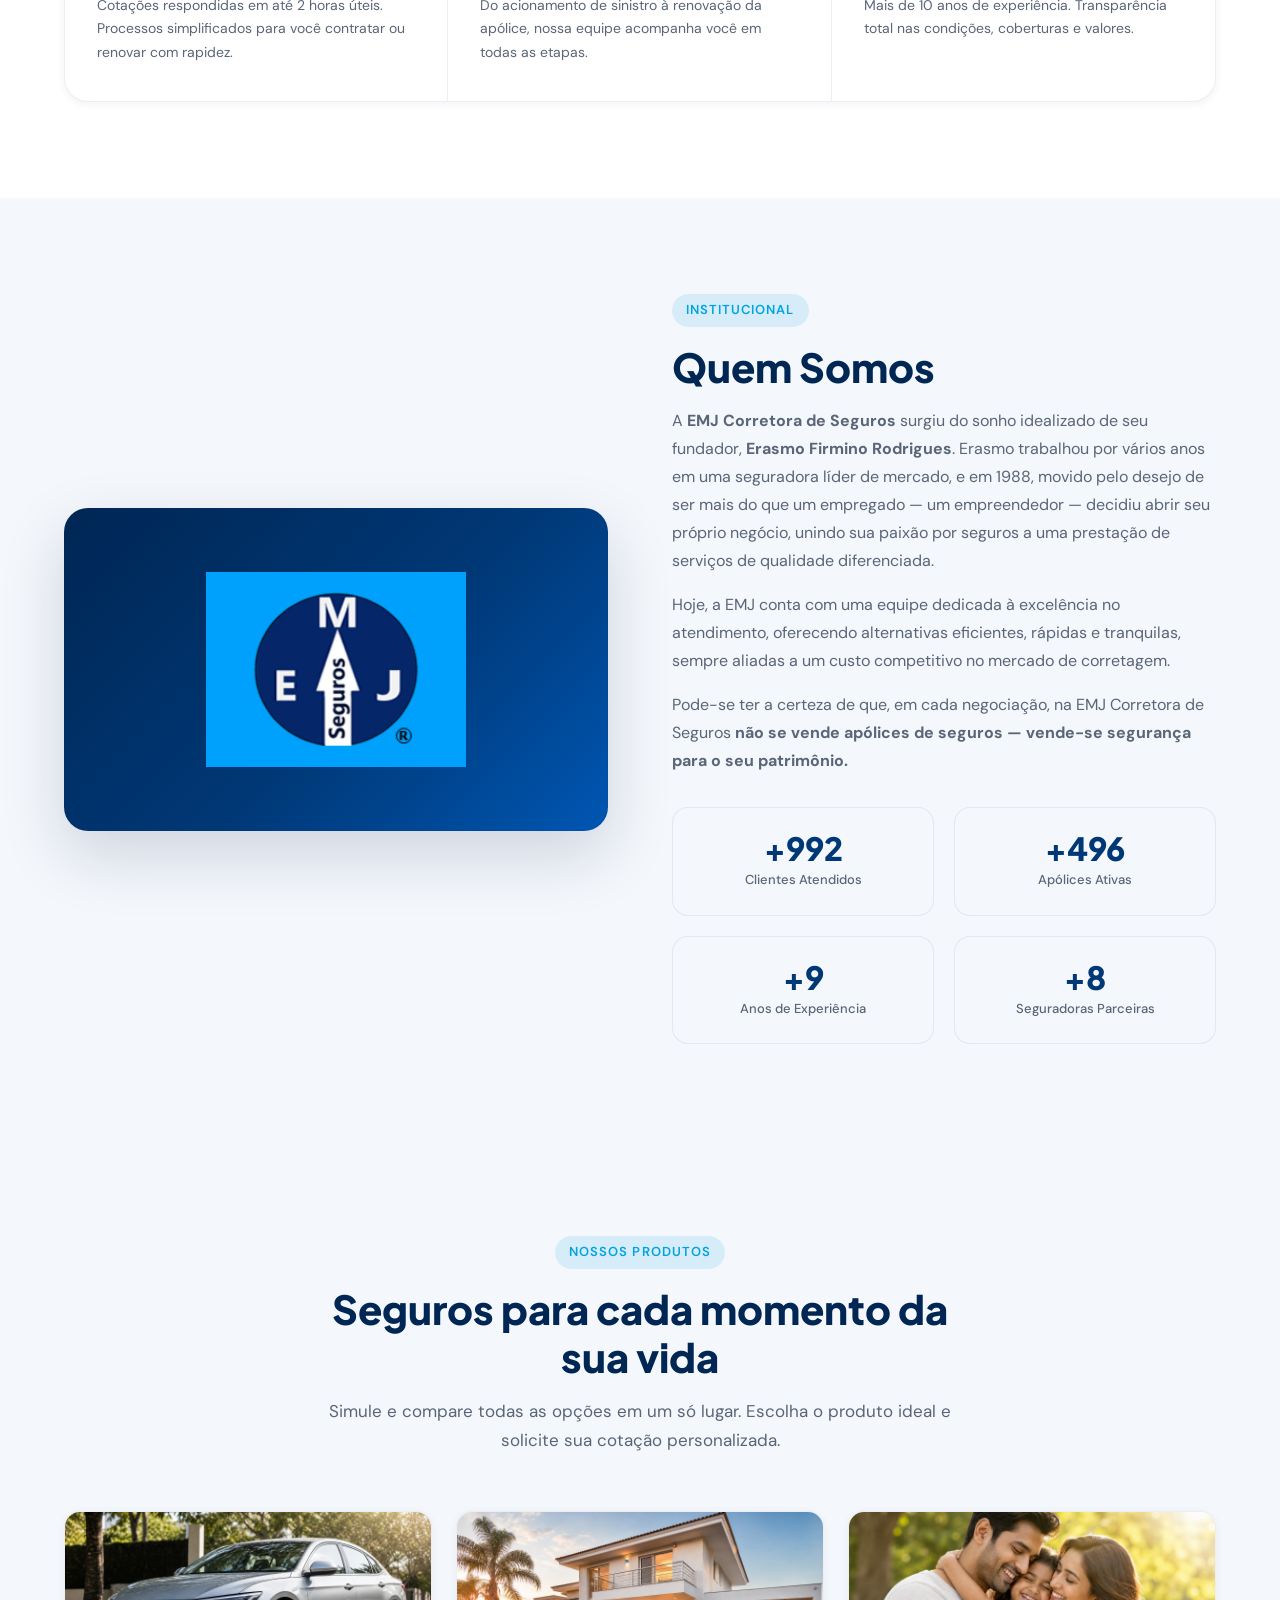
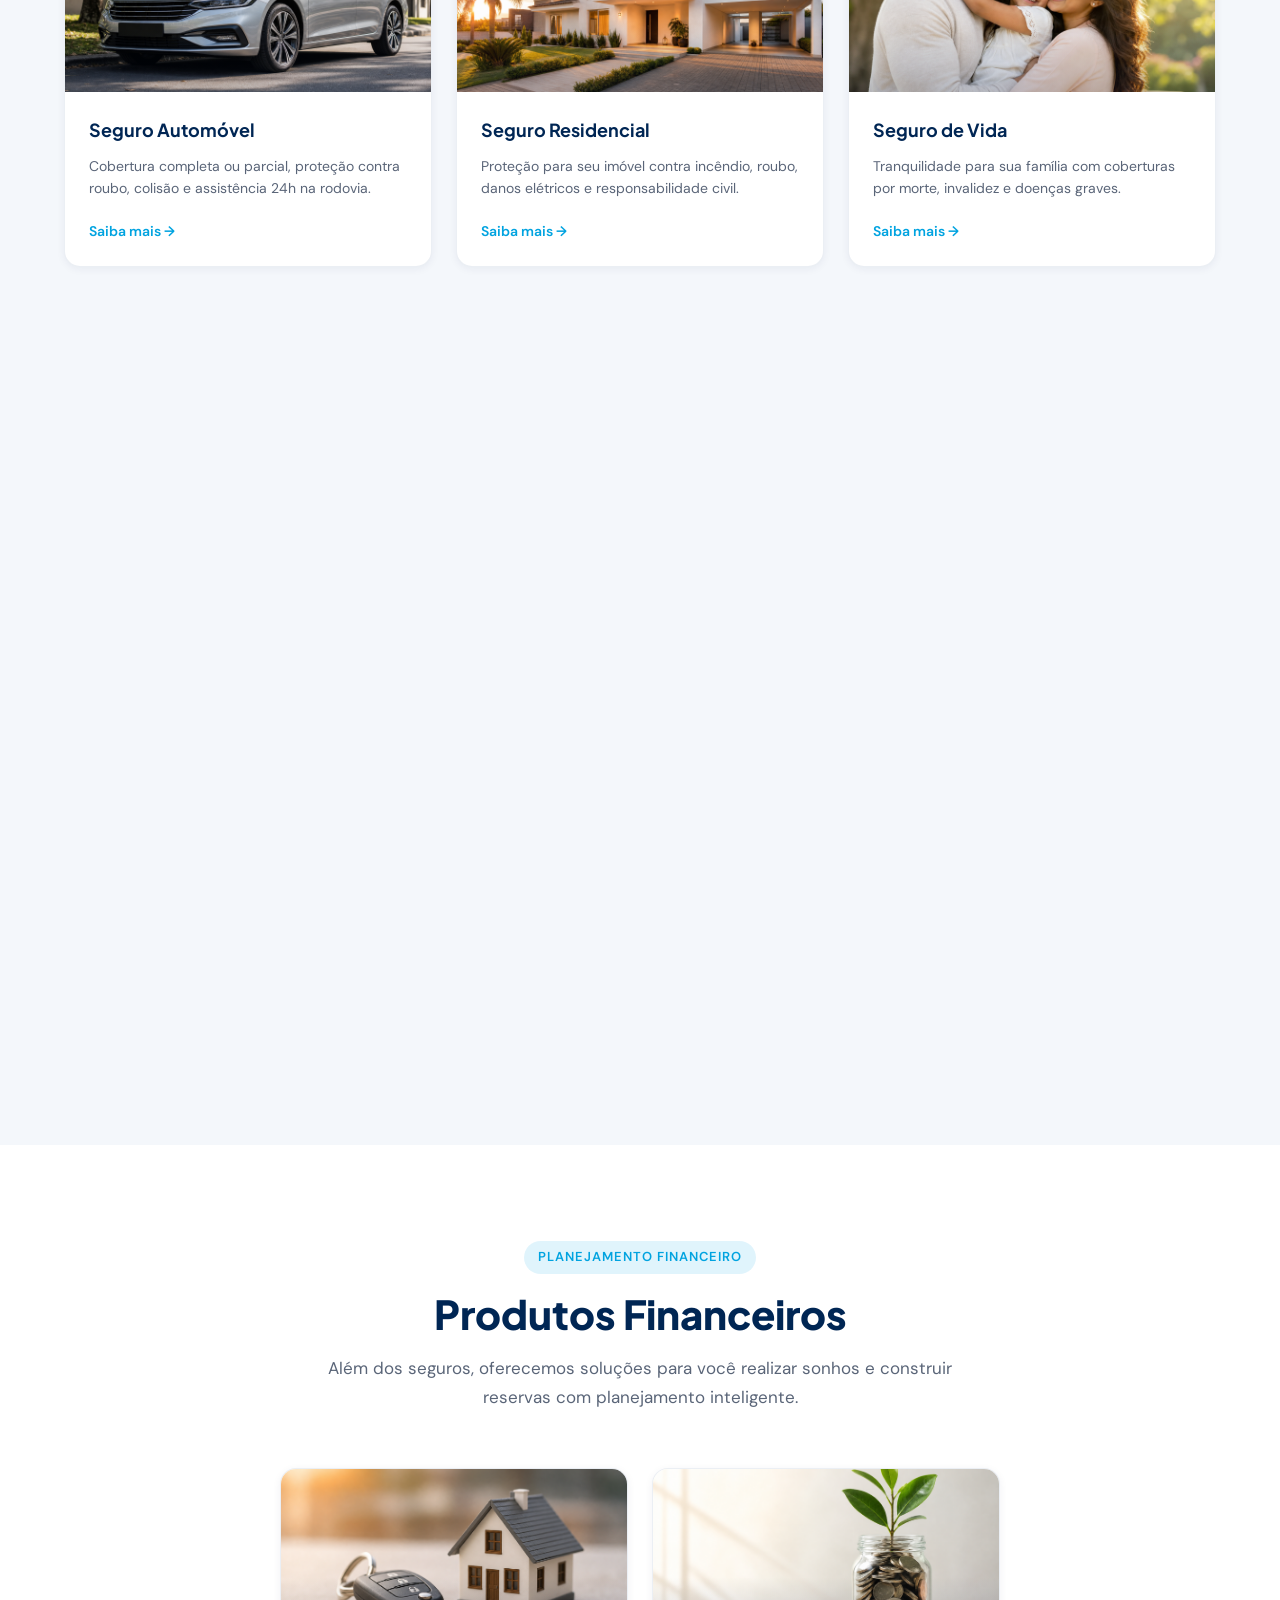
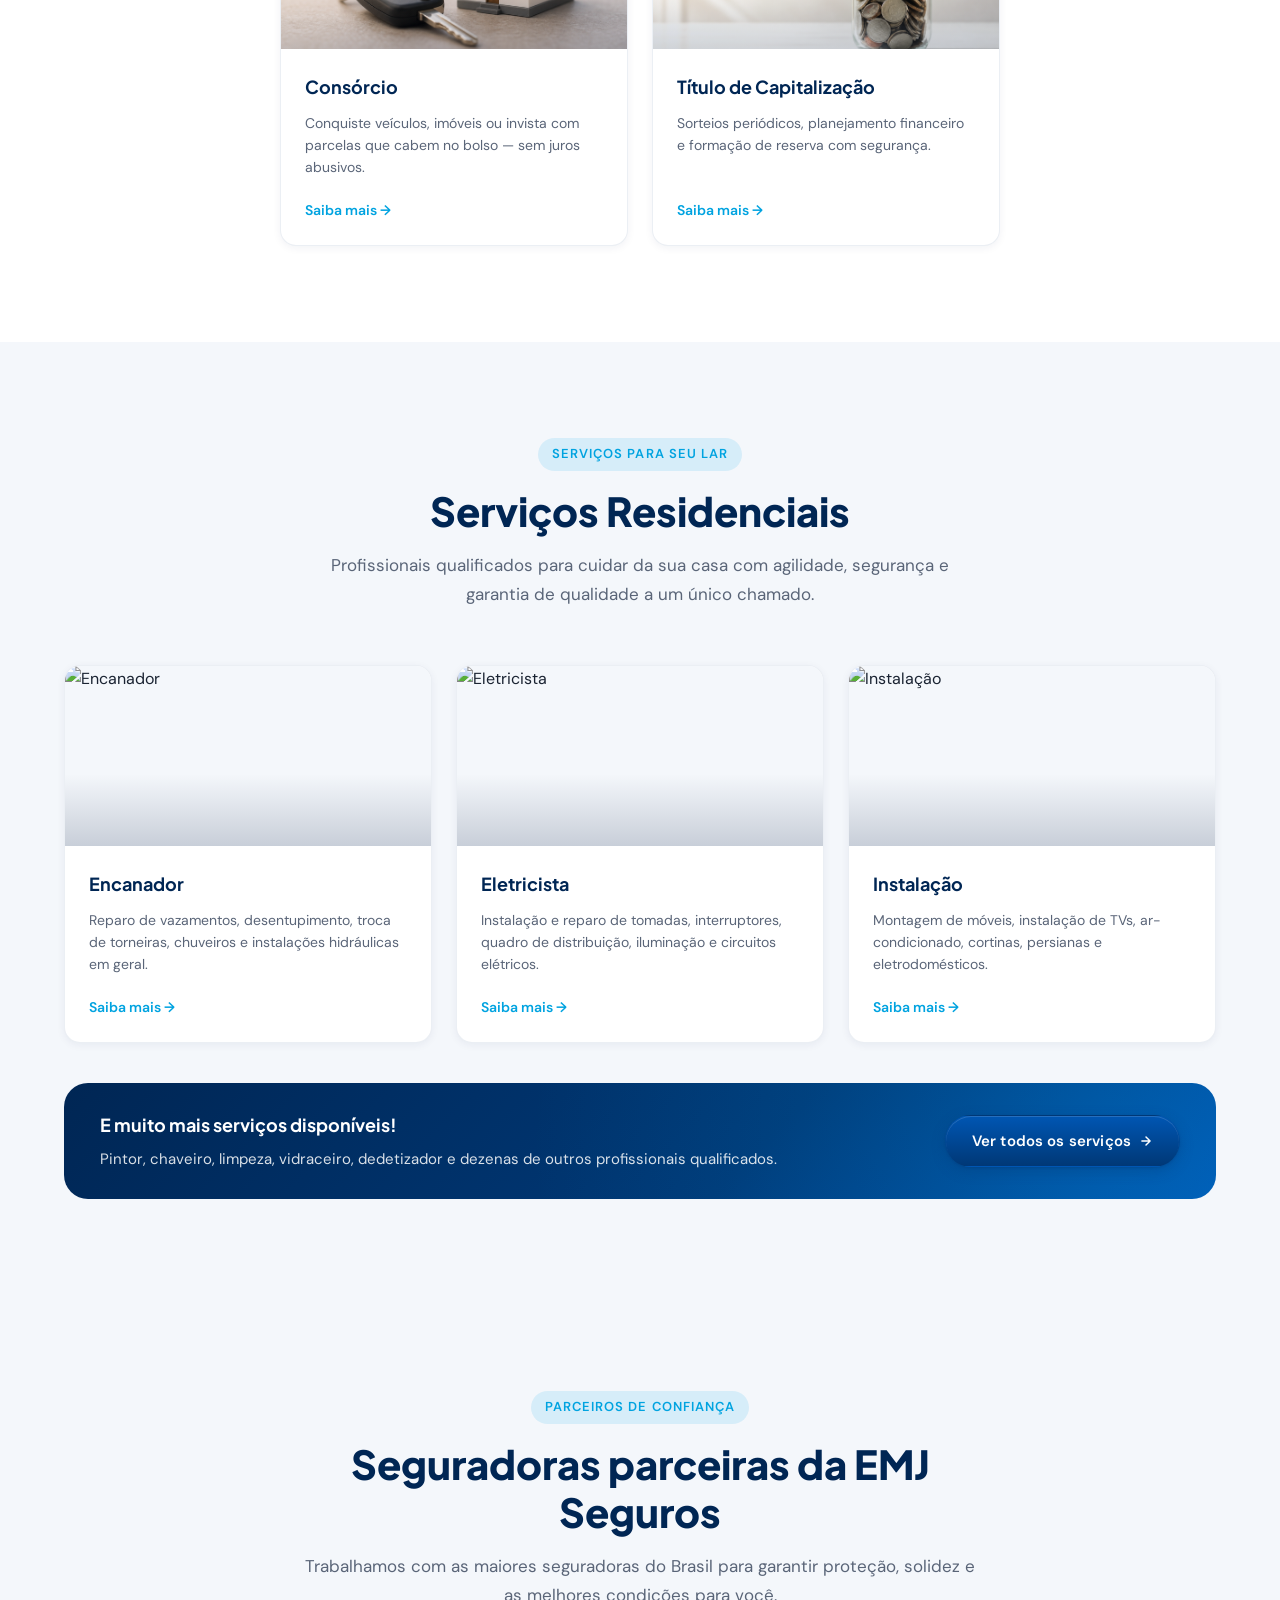
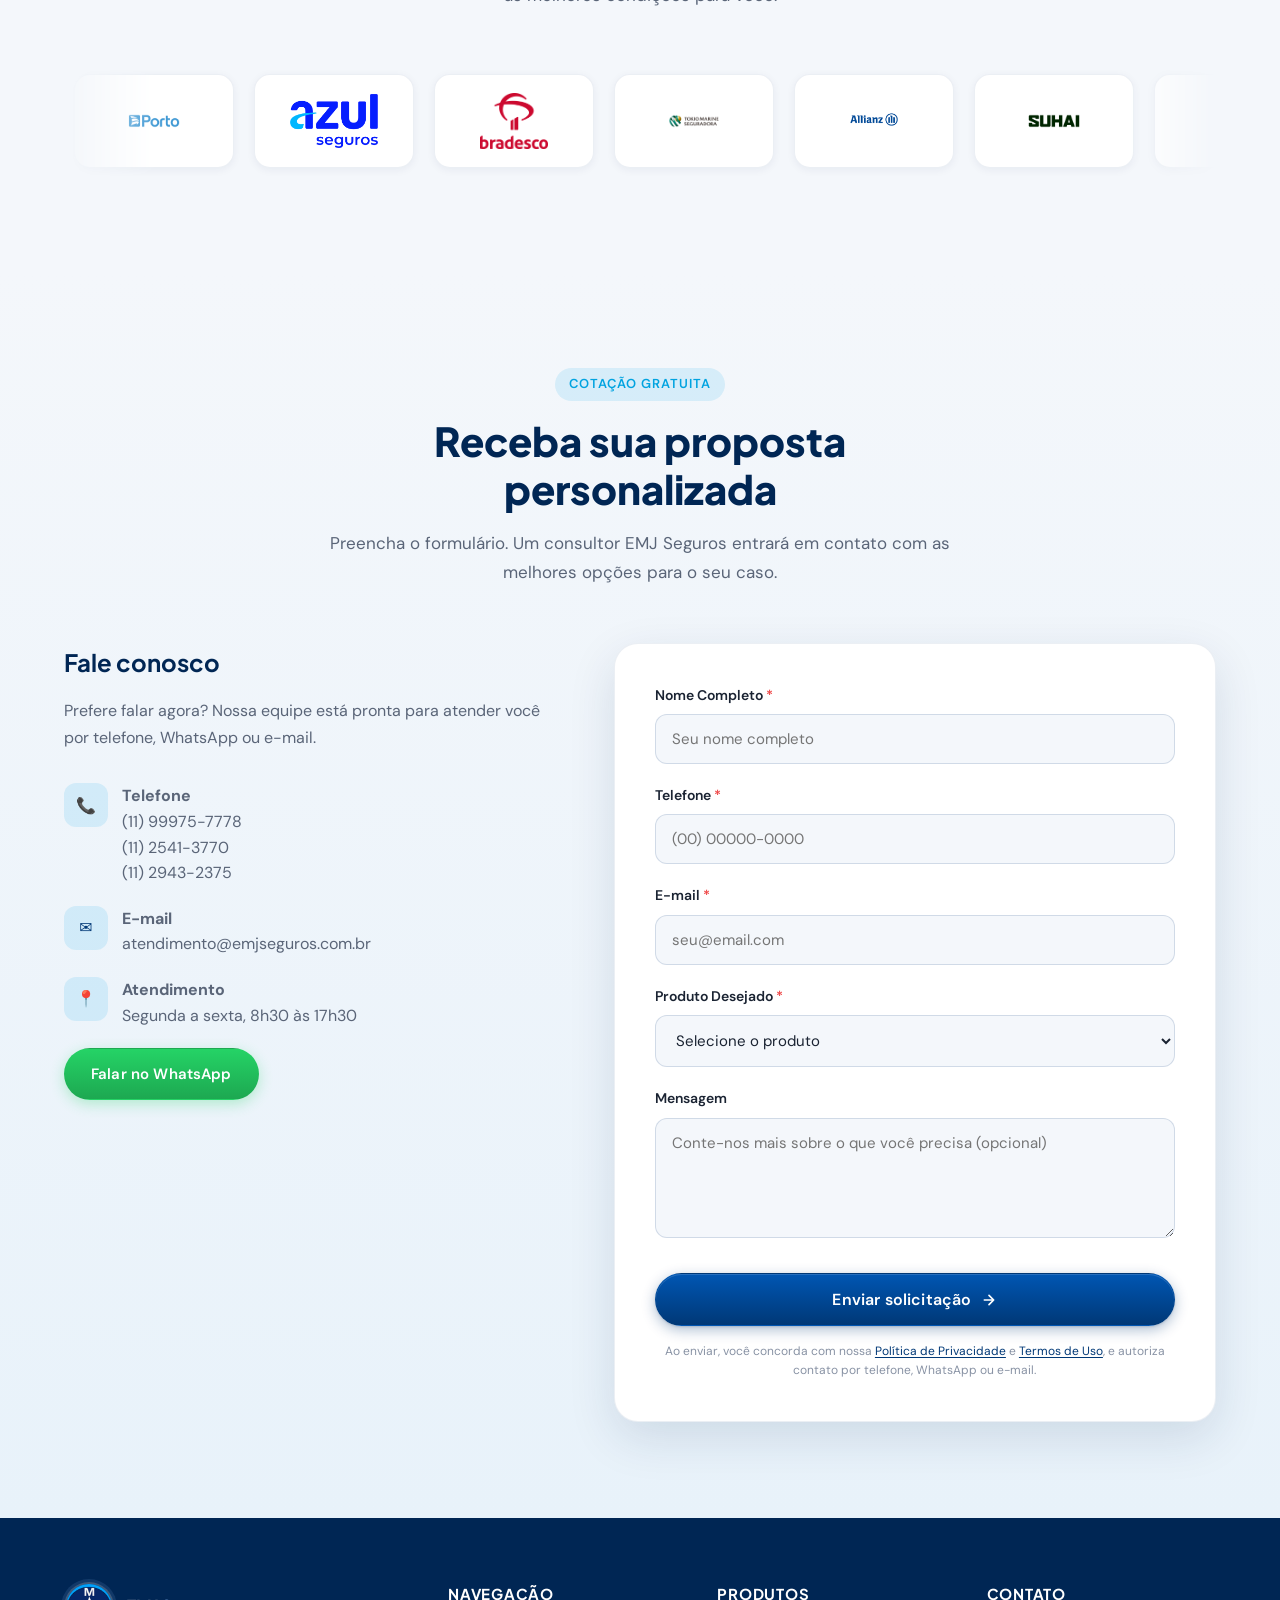
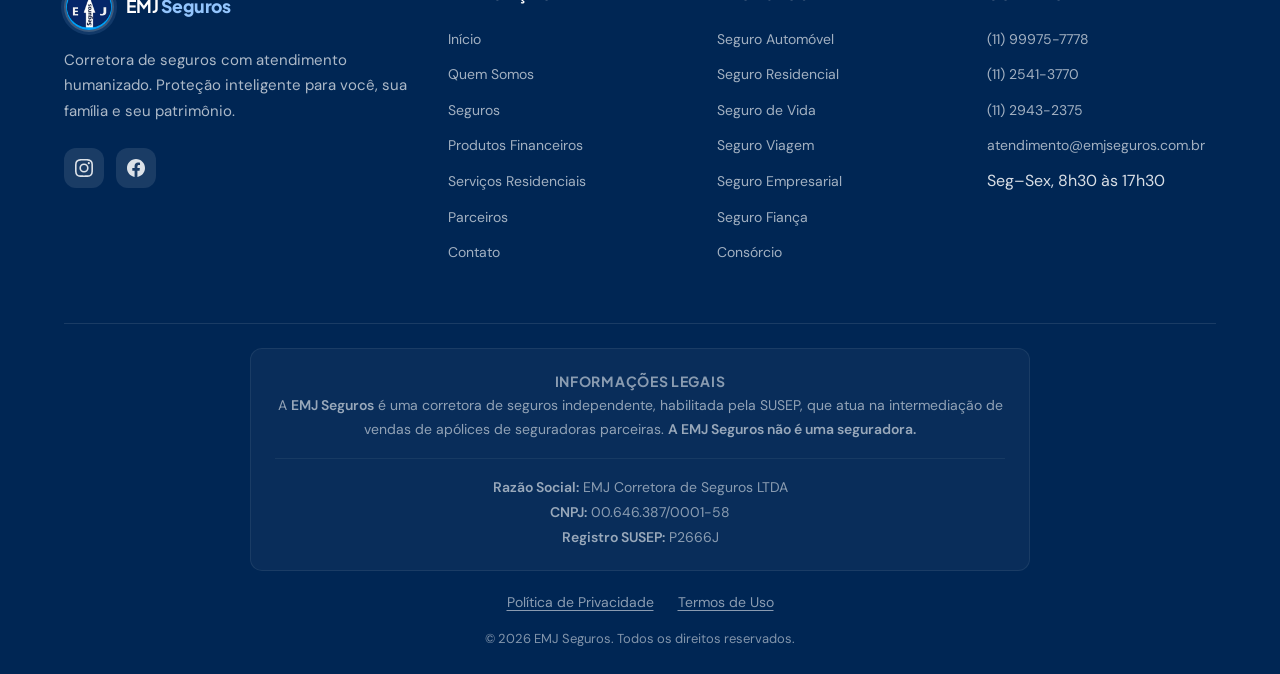
==== commit d8b5e891: "Add Meta Pixel and Facebook domain verification for WhatsApp ads. EOF  Co-authored-by: Cursor <curso" ====
--- a/index.html
+++ b/index.html
@@ -1,4 +1,4 @@
-<!DOCTYPE html>
+﻿<!DOCTYPE html>
 <html lang="pt-BR">
 <head>
   <!-- Google Tag Manager -->
@@ -9,6 +9,7 @@
   })(window,document,'script','dataLayer','GTM-NVX8S3FD');</script>
   <!-- End Google Tag Manager -->
   <meta charset="UTF-8">
+  <meta name="facebook-domain-verification" content="gk6uj9mu0l1y5x5geobx8sh2dipc2k" />
   <meta name="viewport" content="width=device-width, initial-scale=1.0">
   <meta name="description" content="EMJ Seguros — Corretora de seguros com atendimento humanizado. Proteção inteligente para você, sua família e seu patrimônio. Cotação gratuita com as melhores seguradoras do mercado.">
   <meta name="keywords" content="seguros, corretora de seguros, seguro auto, seguro residencial, seguro vida, EMJ Seguros, cotação seguro">
@@ -43,6 +44,23 @@
       return false;
     }
   </script>
+  <!-- Meta Pixel Code -->
+  <script>
+  !function(f,b,e,v,n,t,s)
+  {if(f.fbq)return;n=f.fbq=function(){n.callMethod?
+  n.callMethod.apply(n,arguments):n.queue.push(arguments)};
+  if(!f._fbq)f._fbq=n;n.push=n;n.loaded=!0;n.version='2.0';
+  n.queue=[];t=b.createElement(e);t.async=!0;
+  t.src=v;s=b.getElementsByTagName(e)[0];
+  s.parentNode.insertBefore(t,s)}(window, document,'script',
+  'https://connect.facebook.net/en_US/fbevents.js');
+  fbq('init', '1026255446868443');
+  fbq('track', 'PageView');
+  </script>
+  <noscript><img height="1" width="1" style="display:none"
+  src="https://www.facebook.com/tr?id=1026255446868443&ev=PageView&noscript=1"
+  /></noscript>
+  <!-- End Meta Pixel Code -->
 </head>
 <body>
   <!-- Google Tag Manager (noscript) -->
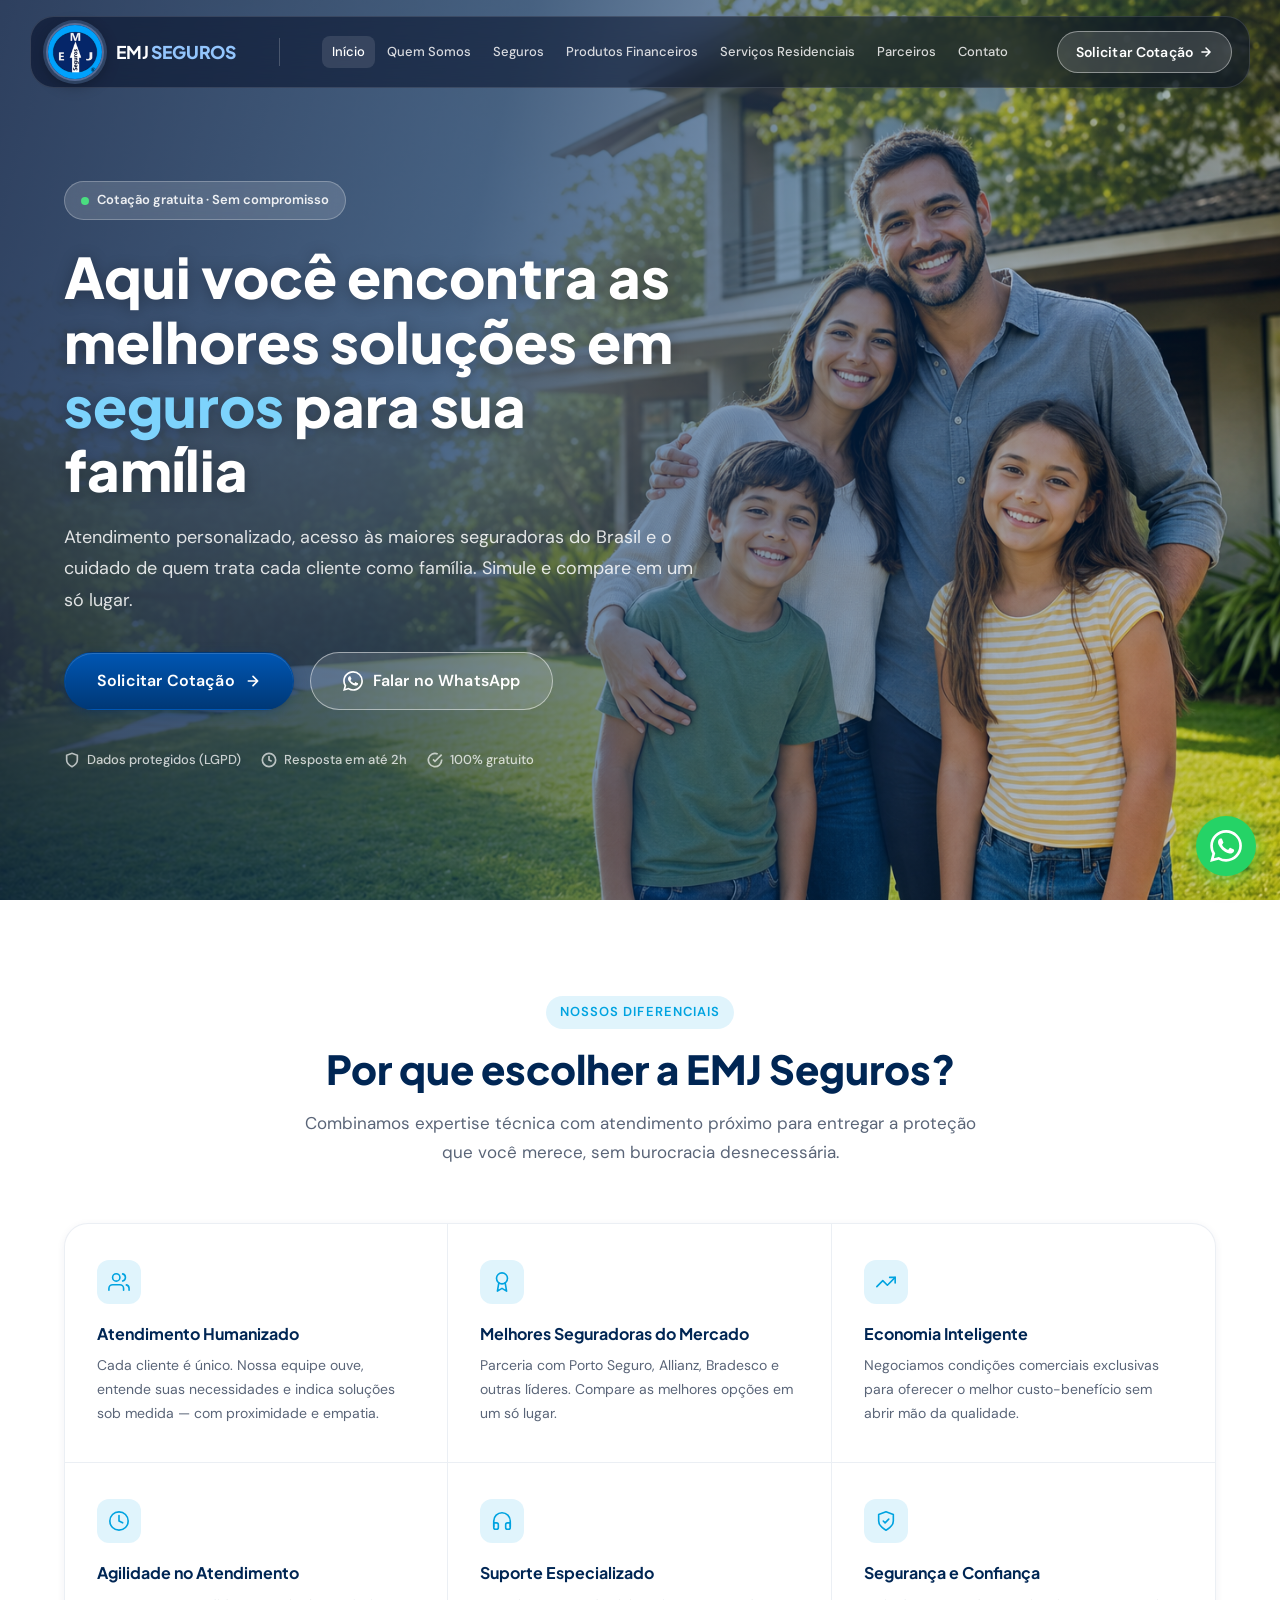
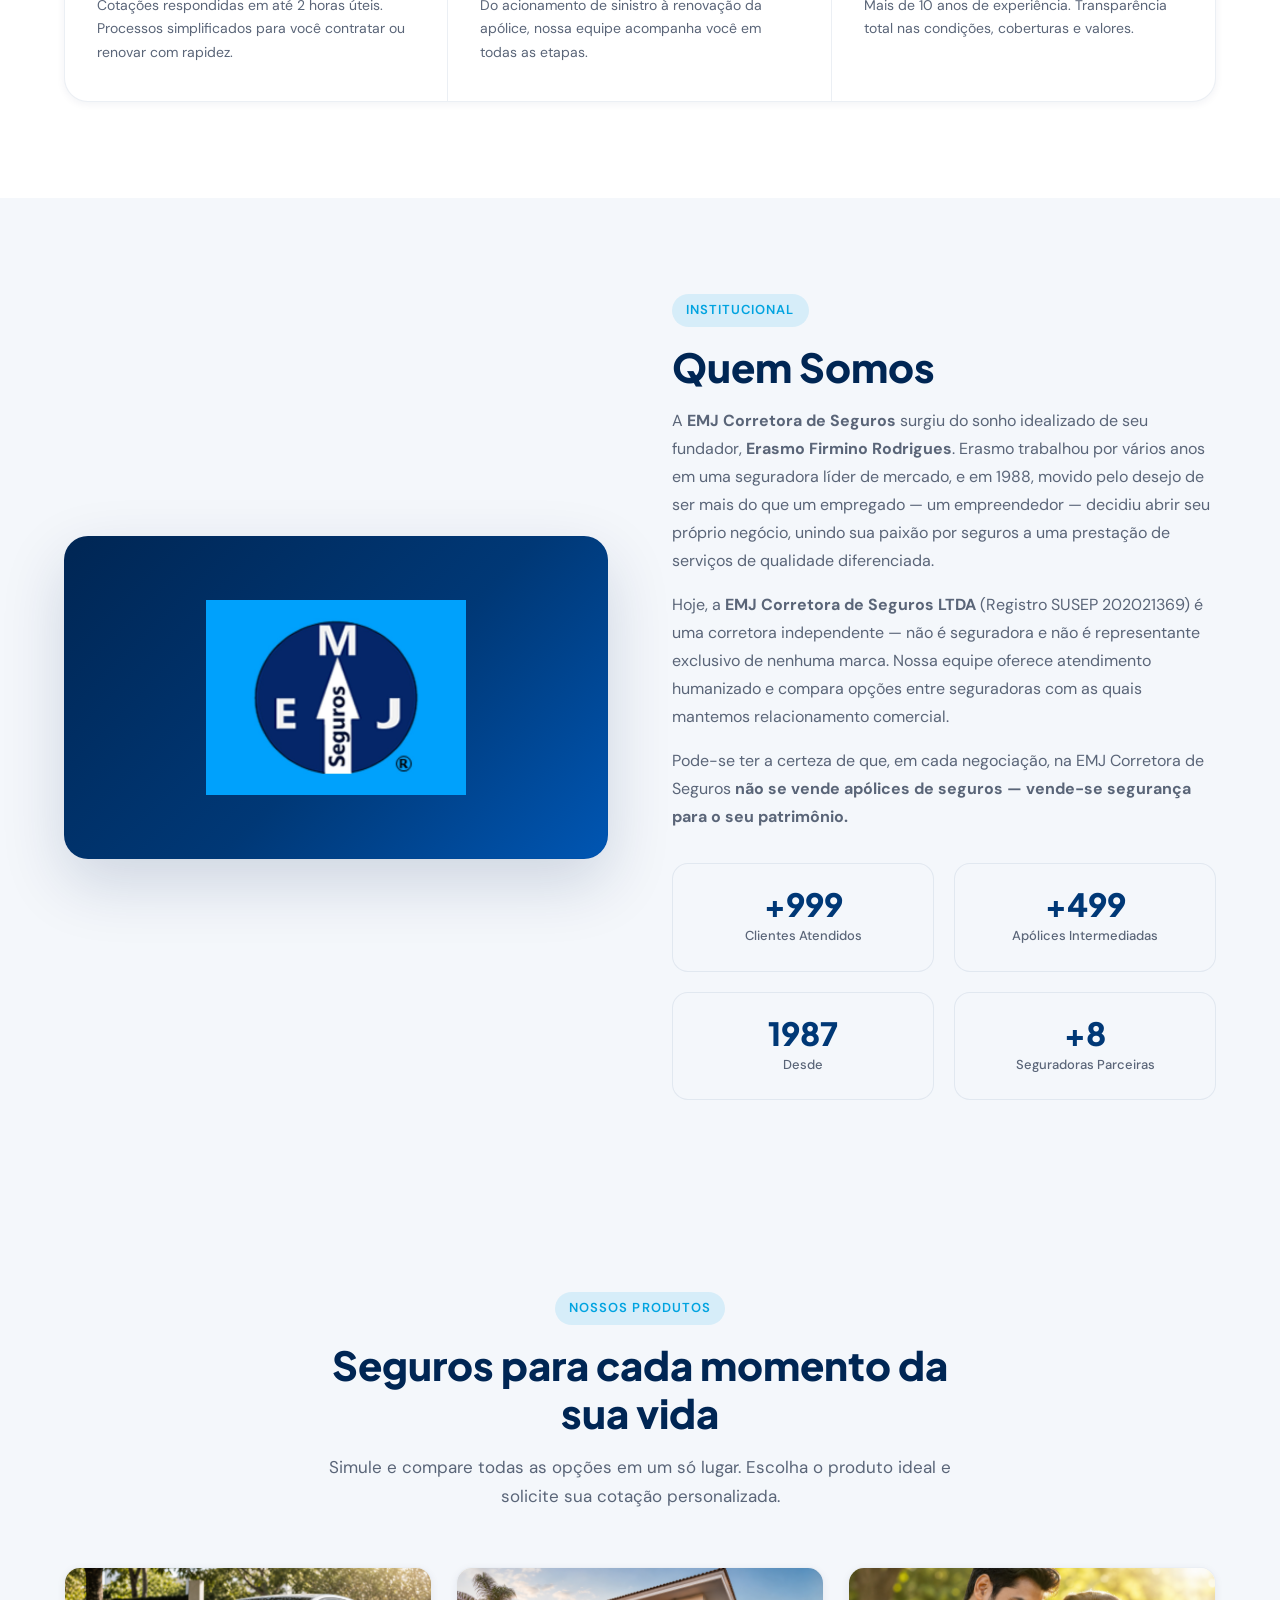
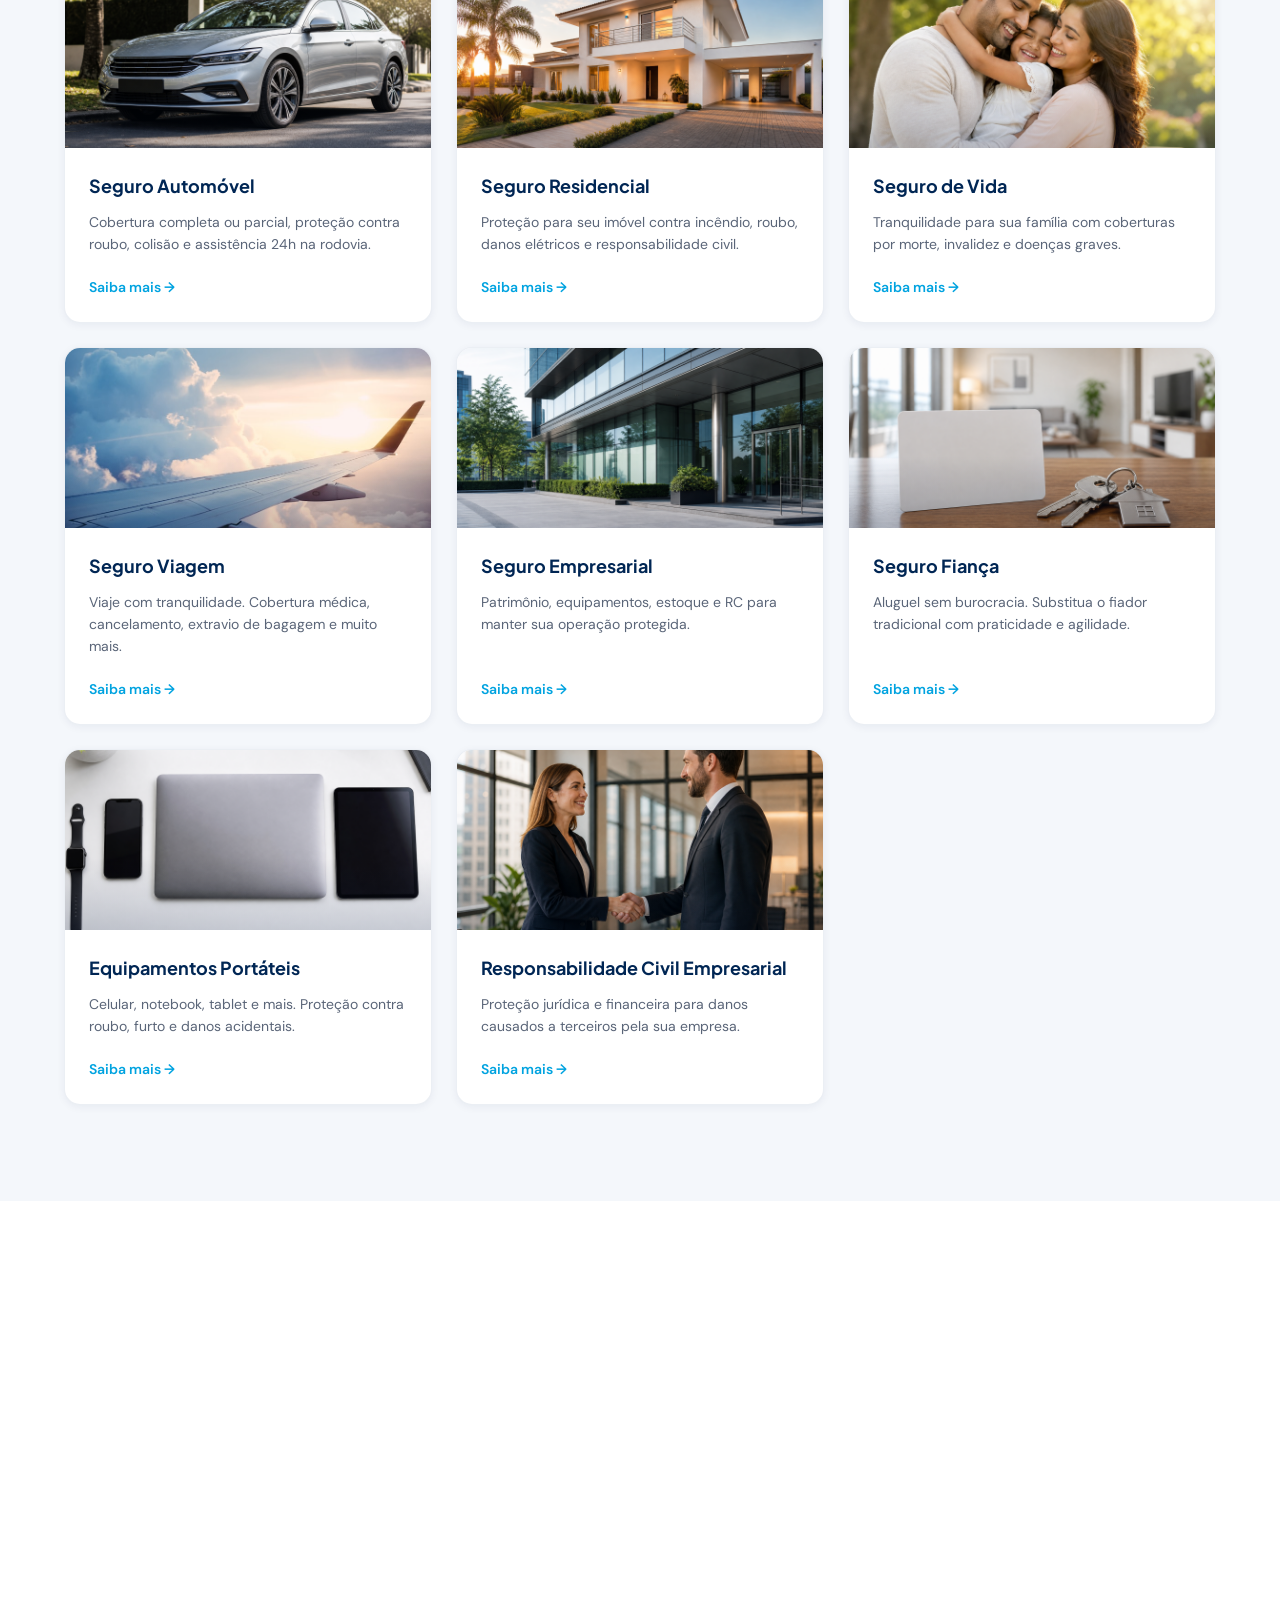
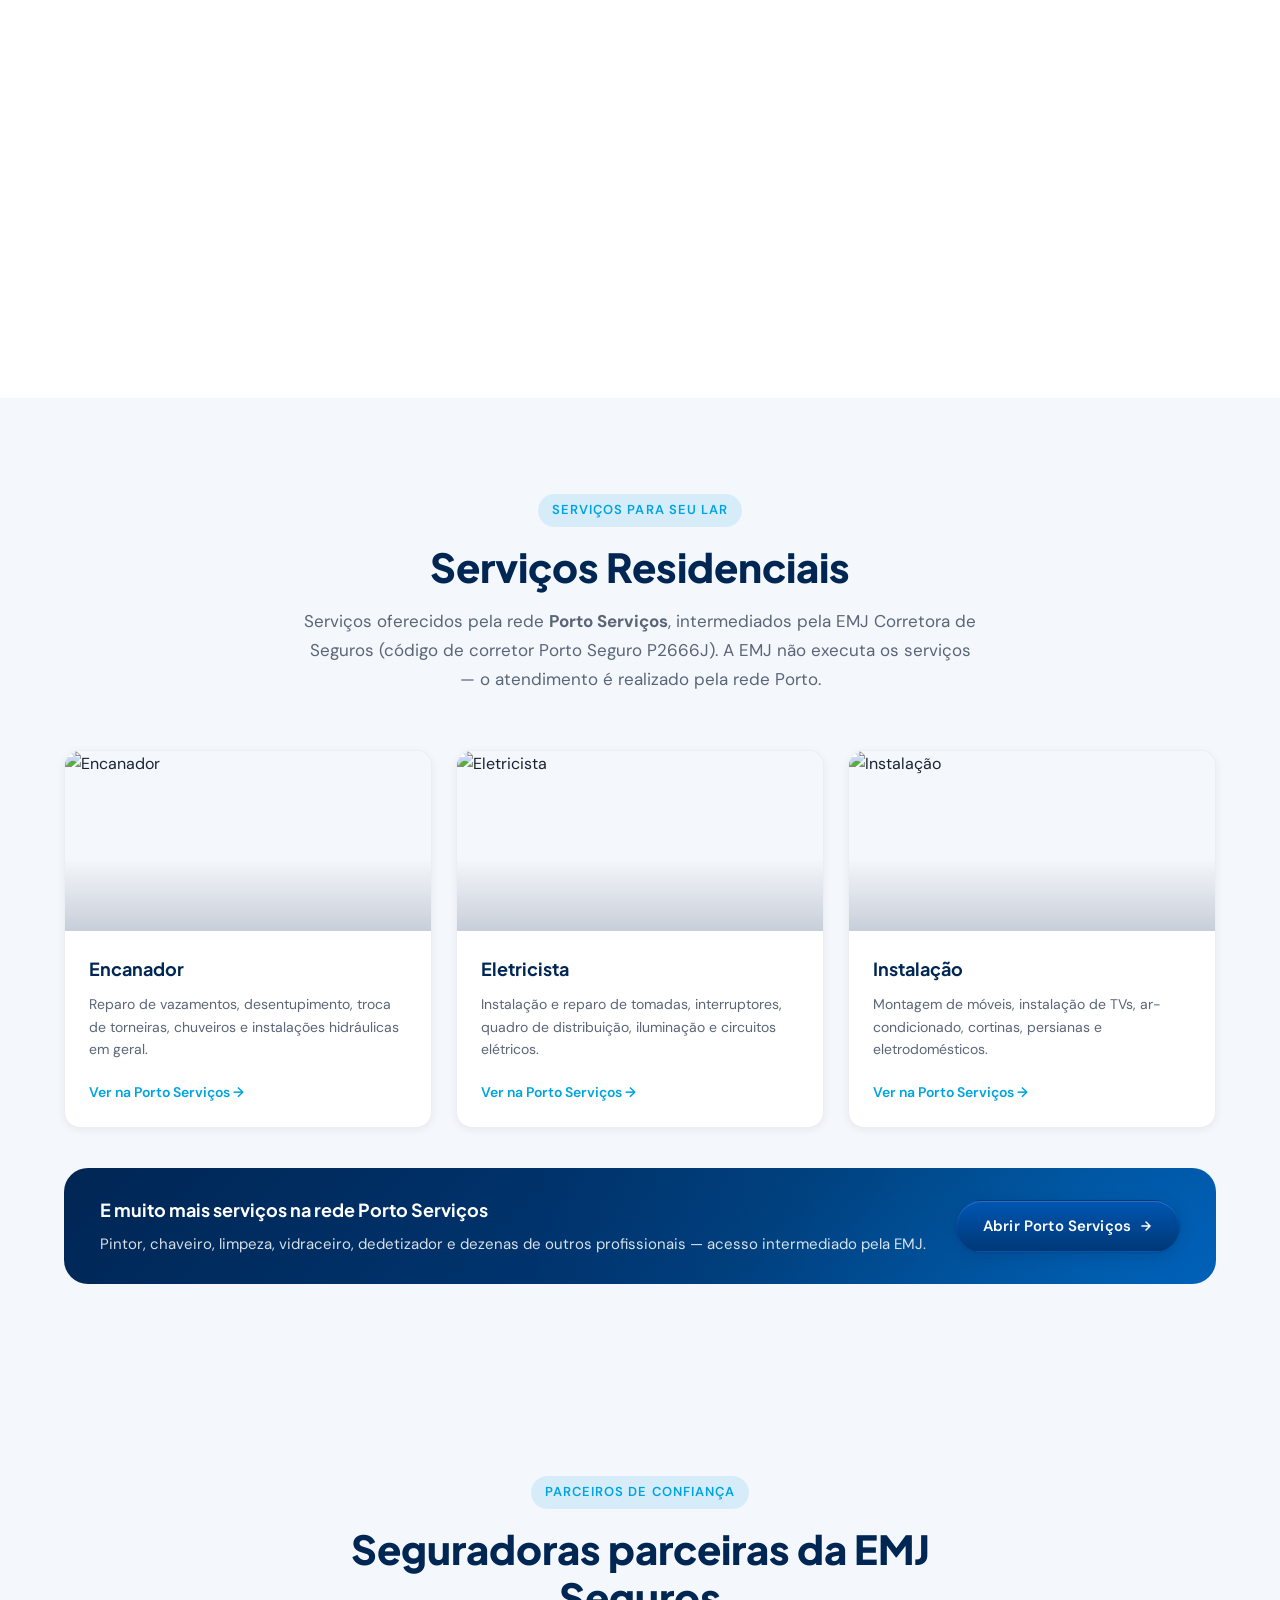
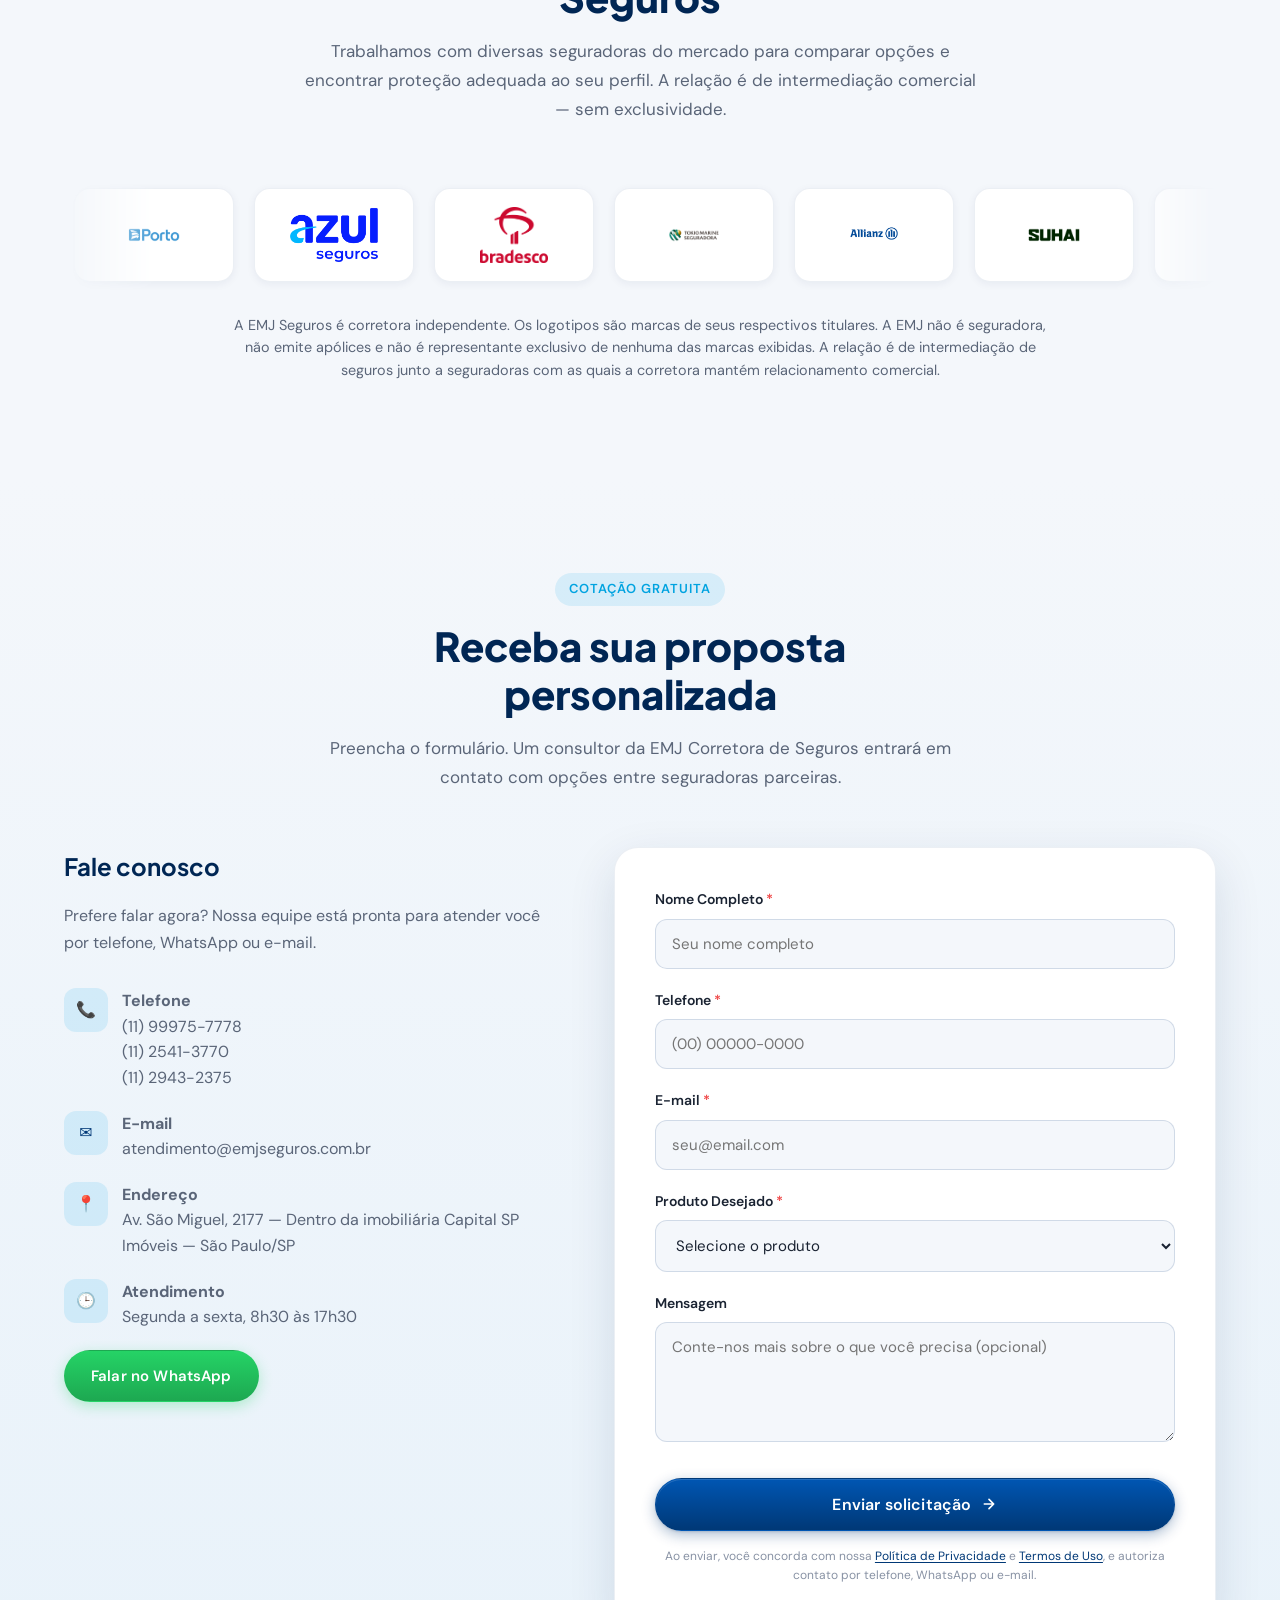
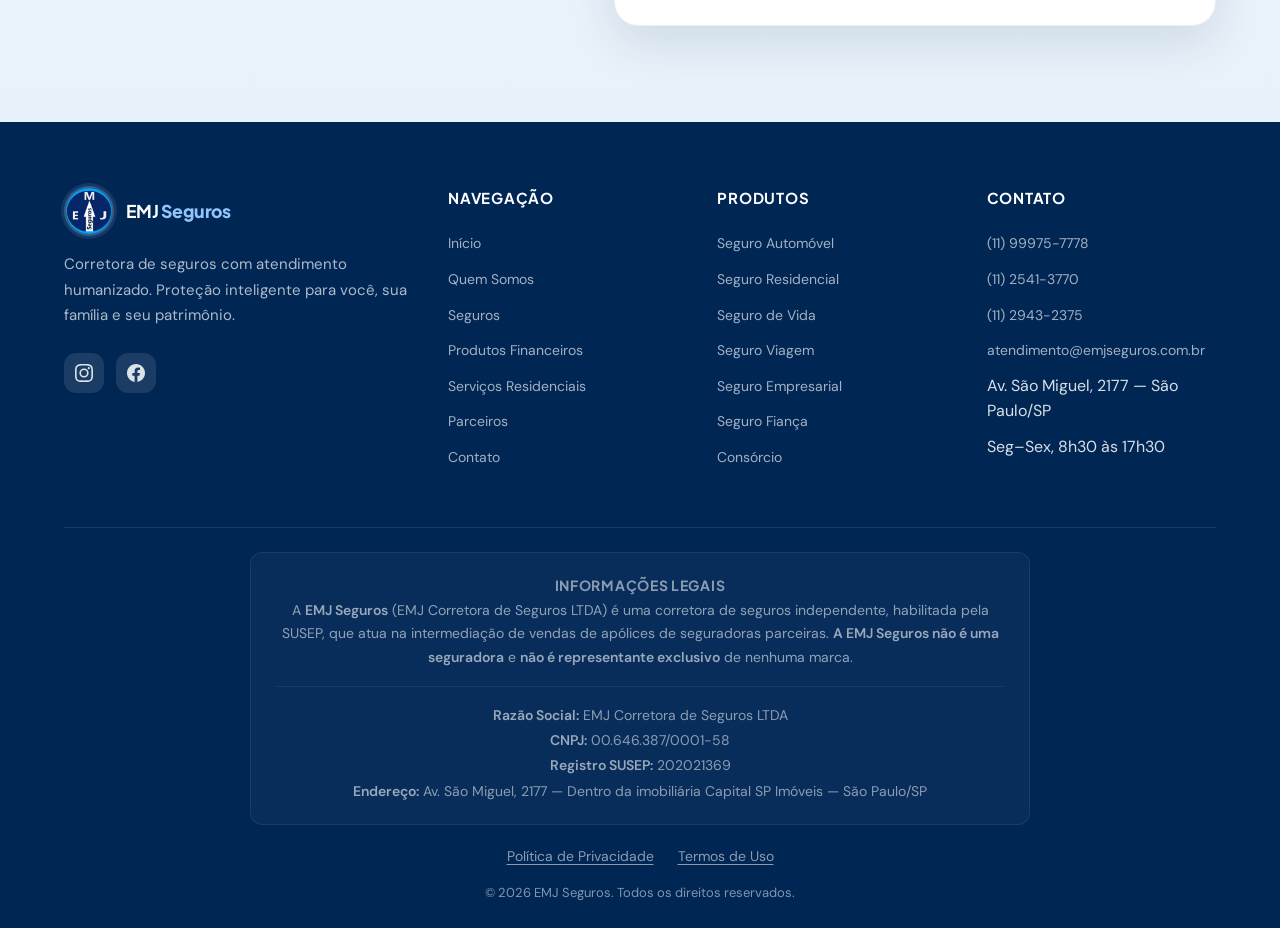
==== commit 4a6728e2: "Adequa site às práticas do Google Ads: identidade de corretora e transparência de parcerias. Co-auth" ====
--- a/index.html
+++ b/index.html
@@ -11,12 +11,12 @@
   <meta charset="UTF-8">
   <meta name="facebook-domain-verification" content="gk6uj9mu0l1y5x5geobx8sh2dipc2k" />
   <meta name="viewport" content="width=device-width, initial-scale=1.0">
-  <meta name="description" content="EMJ Seguros — Corretora de seguros com atendimento humanizado. Proteção inteligente para você, sua família e seu patrimônio. Cotação gratuita com as melhores seguradoras do mercado.">
+  <meta name="description" content="EMJ Seguros — Corretora de seguros independente (SUSEP 202021369) com atendimento humanizado. Proteção inteligente para você, sua família e seu patrimônio. Cotação gratuita intermediada pela EMJ.">
   <meta name="keywords" content="seguros, corretora de seguros, seguro auto, seguro residencial, seguro vida, EMJ Seguros, cotação seguro">
   <meta name="robots" content="index, follow">
   <meta property="og:type" content="website">
   <meta property="og:title" content="EMJ Seguros | Proteção Inteligente para Você e Sua Família">
-  <meta property="og:description" content="Atendimento personalizado e acesso às melhores seguradoras do mercado. Solicite sua cotação gratuita.">
+  <meta property="og:description" content="Corretora independente com atendimento personalizado. Solicite sua cotação gratuita intermediada pela EMJ Seguros.">
   <meta property="og:locale" content="pt_BR">
   <title>EMJ Seguros | Proteção Inteligente para Você, Sua Família e Seu Patrimônio</title>
   <link rel="stylesheet" href="style.css">
@@ -210,12 +210,12 @@
             <span class="section-tag">Institucional</span>
             <h2 id="about-title" class="section-title" style="text-align:left;">Quem Somos</h2>
             <p>A <strong>EMJ Corretora de Seguros</strong> surgiu do sonho idealizado de seu fundador, <strong>Erasmo Firmino Rodrigues</strong>. Erasmo trabalhou por vários anos em uma seguradora líder de mercado, e em 1988, movido pelo desejo de ser mais do que um empregado — um empreendedor — decidiu abrir seu próprio negócio, unindo sua paixão por seguros a uma prestação de serviços de qualidade diferenciada.</p>
-            <p>Hoje, a EMJ conta com uma equipe dedicada à excelência no atendimento, oferecendo alternativas eficientes, rápidas e tranquilas, sempre aliadas a um custo competitivo no mercado de corretagem.</p>
+            <p>Hoje, a <strong>EMJ Corretora de Seguros LTDA</strong> (Registro SUSEP 202021369) é uma corretora independente — não é seguradora e não é representante exclusivo de nenhuma marca. Nossa equipe oferece atendimento humanizado e compara opções entre seguradoras com as quais mantemos relacionamento comercial.</p>
             <p>Pode-se ter a certeza de que, em cada negociação, na EMJ Corretora de Seguros <strong>não se vende apólices de seguros — vende-se segurança para o seu patrimônio.</strong></p>
             <div class="stats-grid">
               <div class="stat-item"><div class="stat-number" data-counter="1000" data-prefix="+" data-suffix="">0</div><div class="stat-label">Clientes Atendidos</div></div>
-              <div class="stat-item"><div class="stat-number" data-counter="500" data-prefix="+" data-suffix="">0</div><div class="stat-label">Apólices Ativas</div></div>
-              <div class="stat-item"><div class="stat-number" data-counter="10" data-prefix="+" data-suffix="">0</div><div class="stat-label">Anos de Experiência</div></div>
+              <div class="stat-item"><div class="stat-number" data-counter="500" data-prefix="+" data-suffix="">0</div><div class="stat-label">Apólices Intermediadas</div></div>
+              <div class="stat-item"><div class="stat-number" data-counter="1988" data-prefix="" data-suffix="">0</div><div class="stat-label">Desde</div></div>
               <div class="stat-item"><div class="stat-number" data-counter="9" data-prefix="+" data-suffix="">0</div><div class="stat-label">Seguradoras Parceiras</div></div>
             </div>
           </div>
@@ -265,7 +265,7 @@
         <header class="section-header reveal">
           <span class="section-tag">Serviços para seu lar</span>
           <h2 id="servicos-res-title" class="section-title">Serviços Residenciais</h2>
-          <p class="section-subtitle">Profissionais qualificados para cuidar da sua casa com agilidade, segurança e garantia de qualidade a um único chamado.</p>
+          <p class="section-subtitle">Serviços oferecidos pela rede <strong>Porto Serviços</strong>, intermediados pela EMJ Corretora de Seguros (código de corretor Porto Seguro P2666J). A EMJ não executa os serviços — o atendimento é realizado pela rede Porto.</p>
         </header>
         <div class="cards-grid">
           <article class="product-card reveal">
@@ -273,7 +273,7 @@
             <div class="product-card-body">
               <h3 class="product-card-title">Encanador</h3>
               <p class="product-card-text">Reparo de vazamentos, desentupimento, troca de torneiras, chuveiros e instalações hidráulicas em geral.</p>
-              <a href="http://www.porto.vc/PORTOSERVICO_P2666J_6b1b12a1bba145a29b4bb5979a5971dd" class="product-card-link" target="_blank" rel="noopener noreferrer">Saiba mais →</a>
+              <a href="http://www.porto.vc/PORTOSERVICO_P2666J_6b1b12a1bba145a29b4bb5979a5971dd" class="product-card-link" target="_blank" rel="noopener noreferrer">Ver na Porto Serviços →</a>
             </div>
           </article>
           <article class="product-card reveal">
@@ -281,7 +281,7 @@
             <div class="product-card-body">
               <h3 class="product-card-title">Eletricista</h3>
               <p class="product-card-text">Instalação e reparo de tomadas, interruptores, quadro de distribuição, iluminação e circuitos elétricos.</p>
-              <a href="http://www.porto.vc/PORTOSERVICO_P2666J_6b1b12a1bba145a29b4bb5979a5971dd" class="product-card-link" target="_blank" rel="noopener noreferrer">Saiba mais →</a>
+              <a href="http://www.porto.vc/PORTOSERVICO_P2666J_6b1b12a1bba145a29b4bb5979a5971dd" class="product-card-link" target="_blank" rel="noopener noreferrer">Ver na Porto Serviços →</a>
             </div>
           </article>
           <article class="product-card reveal">
@@ -289,17 +289,17 @@
             <div class="product-card-body">
               <h3 class="product-card-title">Instalação</h3>
               <p class="product-card-text">Montagem de móveis, instalação de TVs, ar-condicionado, cortinas, persianas e eletrodomésticos.</p>
-              <a href="http://www.porto.vc/PORTOSERVICO_P2666J_6b1b12a1bba145a29b4bb5979a5971dd" class="product-card-link" target="_blank" rel="noopener noreferrer">Saiba mais →</a>
+              <a href="http://www.porto.vc/PORTOSERVICO_P2666J_6b1b12a1bba145a29b4bb5979a5971dd" class="product-card-link" target="_blank" rel="noopener noreferrer">Ver na Porto Serviços →</a>
             </div>
           </article>
         </div>
         <div class="services-more-banner reveal">
           <div class="services-more-text">
-            <strong>E muito mais serviços disponíveis!</strong>
-            <span>Pintor, chaveiro, limpeza, vidraceiro, dedetizador e dezenas de outros profissionais qualificados.</span>
+            <strong>E muito mais serviços na rede Porto Serviços</strong>
+            <span>Pintor, chaveiro, limpeza, vidraceiro, dedetizador e dezenas de outros profissionais — acesso intermediado pela EMJ.</span>
           </div>
           <a href="http://www.porto.vc/PORTOSERVICO_P2666J_6b1b12a1bba145a29b4bb5979a5971dd" class="btn btn-primary" target="_blank" rel="noopener noreferrer">
-            Ver todos os serviços
+            Abrir Porto Serviços
             <svg width="14" height="14" viewBox="0 0 24 24" fill="none" stroke="currentColor" stroke-width="2.5" stroke-linecap="round" stroke-linejoin="round"><path d="M5 12h14M12 5l7 7-7 7"/></svg>
           </a>
         </div>
@@ -312,7 +312,7 @@
         <header class="section-header reveal">
           <span class="section-tag">Parceiros de confiança</span>
           <h2 id="parceiros-title" class="section-title">Seguradoras parceiras da EMJ Seguros</h2>
-          <p class="section-subtitle">Trabalhamos com as maiores seguradoras do Brasil para garantir proteção, solidez e as melhores condições para você.</p>
+          <p class="section-subtitle">Trabalhamos com diversas seguradoras do mercado para comparar opções e encontrar proteção adequada ao seu perfil. A relação é de intermediação comercial — sem exclusividade.</p>
         </header>
         <div class="partners-marquee-wrap reveal" aria-label="Seguradoras parceiras">
           <div class="partners-marquee">
@@ -340,6 +340,7 @@
             </div>
           </div>
         </div>
+        <p class="partners-disclaimer reveal" style="max-width:820px;margin:1.5rem auto 0;text-align:center;font-size:0.9rem;line-height:1.55;color:var(--text-muted, #5b6470);">A EMJ Seguros é corretora independente. Os logotipos são marcas de seus respectivos titulares. A EMJ não é seguradora, não emite apólices e não é representante exclusivo de nenhuma das marcas exibidas. A relação é de intermediação de seguros junto a seguradoras com as quais a corretora mantém relacionamento comercial.</p>
       </div>
     </section>
 
@@ -349,7 +350,7 @@
         <header class="section-header reveal">
           <span class="section-tag">Cotação gratuita</span>
           <h2 id="contato-title" class="section-title">Receba sua proposta personalizada</h2>
-          <p class="section-subtitle">Preencha o formulário. Um consultor EMJ Seguros entrará em contato com as melhores opções para o seu caso.</p>
+          <p class="section-subtitle">Preencha o formulário. Um consultor da EMJ Corretora de Seguros entrará em contato com opções entre seguradoras parceiras.</p>
         </header>
         <div class="contact-wrapper reveal">
           <div class="contact-info">
@@ -358,7 +359,8 @@
             <ul class="contact-list">
               <li><div class="contact-list-icon">📞</div><div><strong>Telefone</strong><br>(11) 99975-7778<br>(11) 2541-3770<br>(11) 2943-2375</div></li>
               <li><div class="contact-list-icon">✉️</div><div><strong>E-mail</strong><br>atendimento@emjseguros.com.br</div></li>
-              <li><div class="contact-list-icon">📍</div><div><strong>Atendimento</strong><br>Segunda a sexta, 8h30 às 17h30</div></li>
+              <li><div class="contact-list-icon">📍</div><div><strong>Endereço</strong><br>Av. São Miguel, 2177 — Dentro da imobiliária Capital SP Imóveis — São Paulo/SP</div></li>
+              <li><div class="contact-list-icon">🕒</div><div><strong>Atendimento</strong><br>Segunda a sexta, 8h30 às 17h30</div></li>
             </ul>
             <a href="#" class="btn btn-whatsapp" data-whatsapp="Olá! Gostaria de solicitar uma cotação.">Falar no WhatsApp</a>
           </div>
@@ -447,6 +449,7 @@
             <li><a href="tel:+551125413770">(11) 2541-3770</a></li>
             <li><a href="tel:+551129432375">(11) 2943-2375</a></li>
             <li><a href="mailto:atendimento@emjseguros.com.br">atendimento@emjseguros.com.br</a></li>
+            <li>Av. São Miguel, 2177 — São Paulo/SP</li>
             <li>Seg–Sex, 8h30 às 17h30</li>
           </ul>
         </div>
@@ -454,10 +457,11 @@
       <div class="footer-bottom">
         <div class="footer-legal">
           <p class="footer-legal-title">Informações Legais</p>
-          <p class="footer-legal-disclaimer">A <strong>EMJ Seguros</strong> é uma corretora de seguros independente, habilitada pela SUSEP, que atua na intermediação de vendas de apólices de seguradoras parceiras. <strong>A EMJ Seguros não é uma seguradora.</strong></p>
+          <p class="footer-legal-disclaimer">A <strong>EMJ Seguros</strong> (EMJ Corretora de Seguros LTDA) é uma corretora de seguros independente, habilitada pela SUSEP, que atua na intermediação de vendas de apólices de seguradoras parceiras. <strong>A EMJ Seguros não é uma seguradora</strong> e <strong>não é representante exclusivo</strong> de nenhuma marca.</p>
           <p><strong>Razão Social:</strong> EMJ Corretora de Seguros LTDA</p>
           <p><strong>CNPJ:</strong> 00.646.387/0001-58</p>
-          <p><strong>Registro SUSEP:</strong> P2666J</p>
+          <p><strong>Registro SUSEP:</strong> 202021369</p>
+          <p><strong>Endereço:</strong> Av. São Miguel, 2177 — Dentro da imobiliária Capital SP Imóveis — São Paulo/SP</p>
         </div>
         <nav class="footer-policies" aria-label="Políticas do site">
           <a href="pages/politica-de-privacidade.html">Política de Privacidade</a>
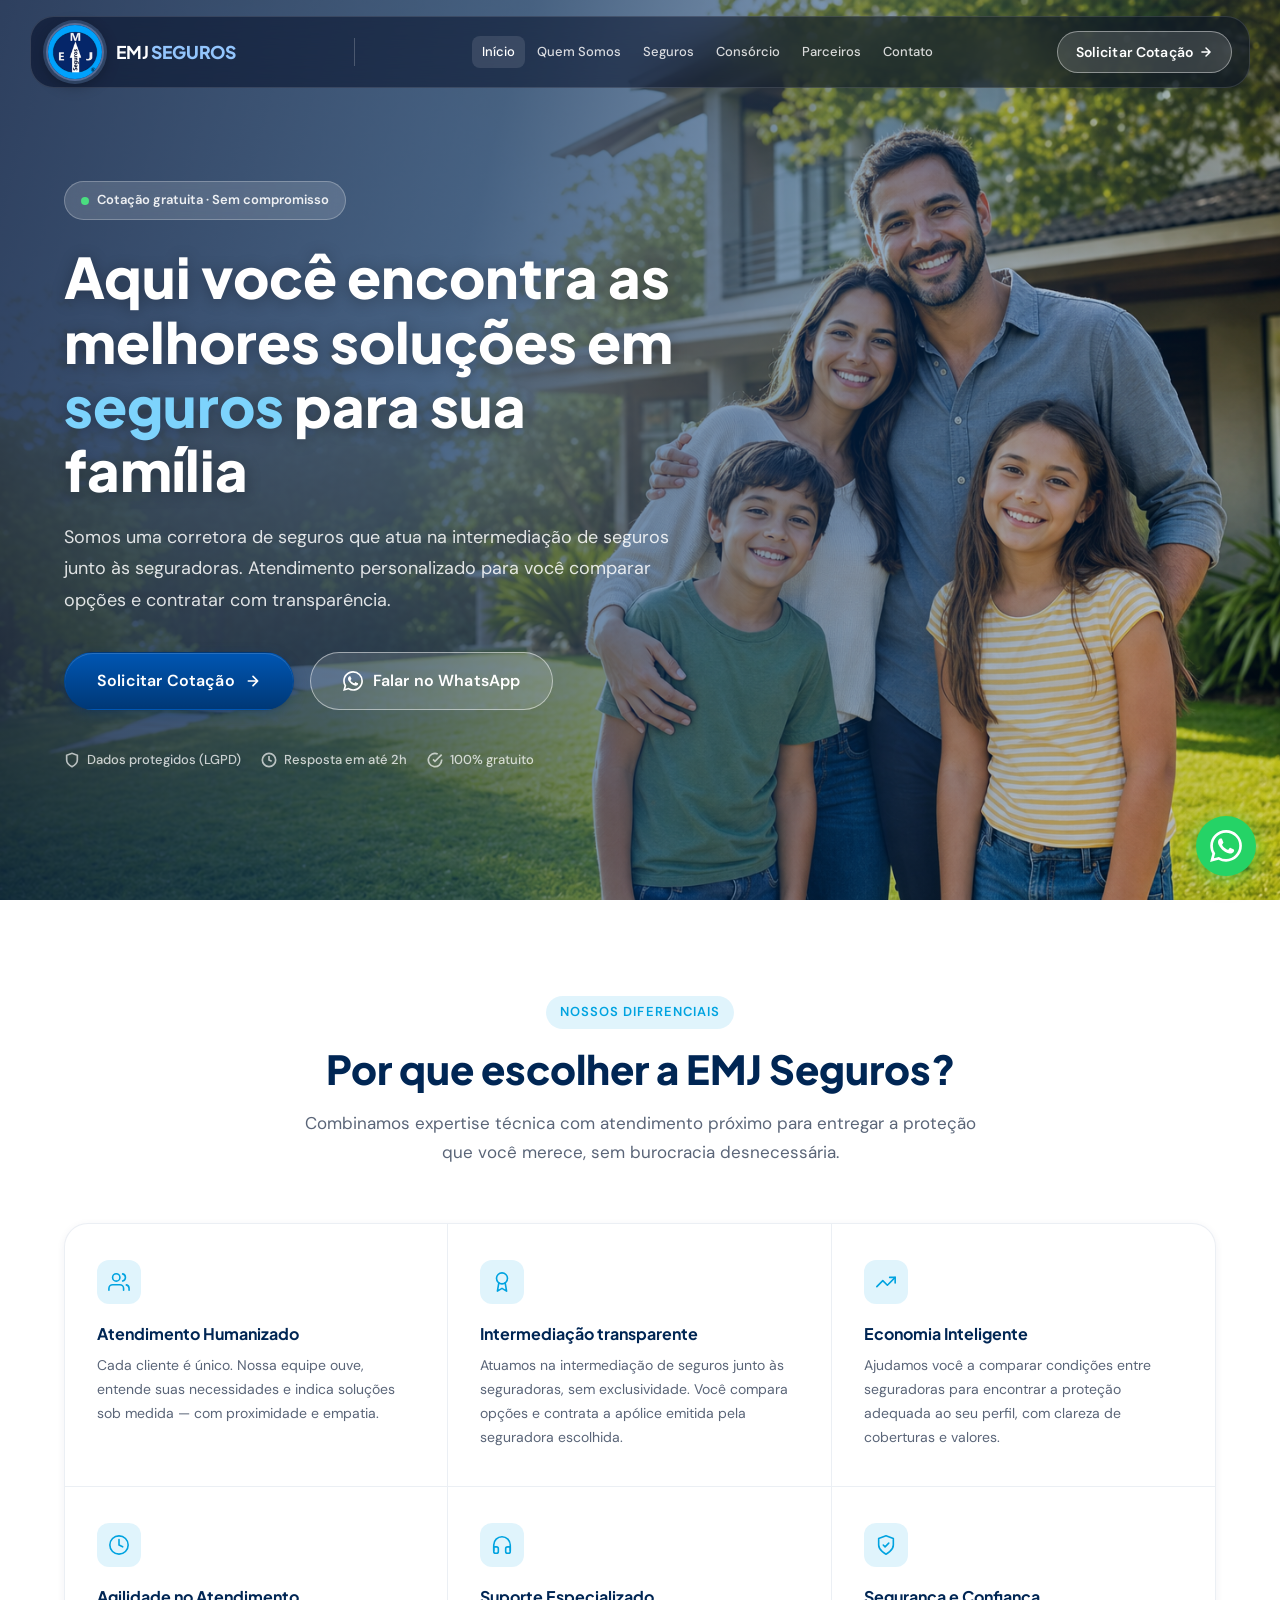
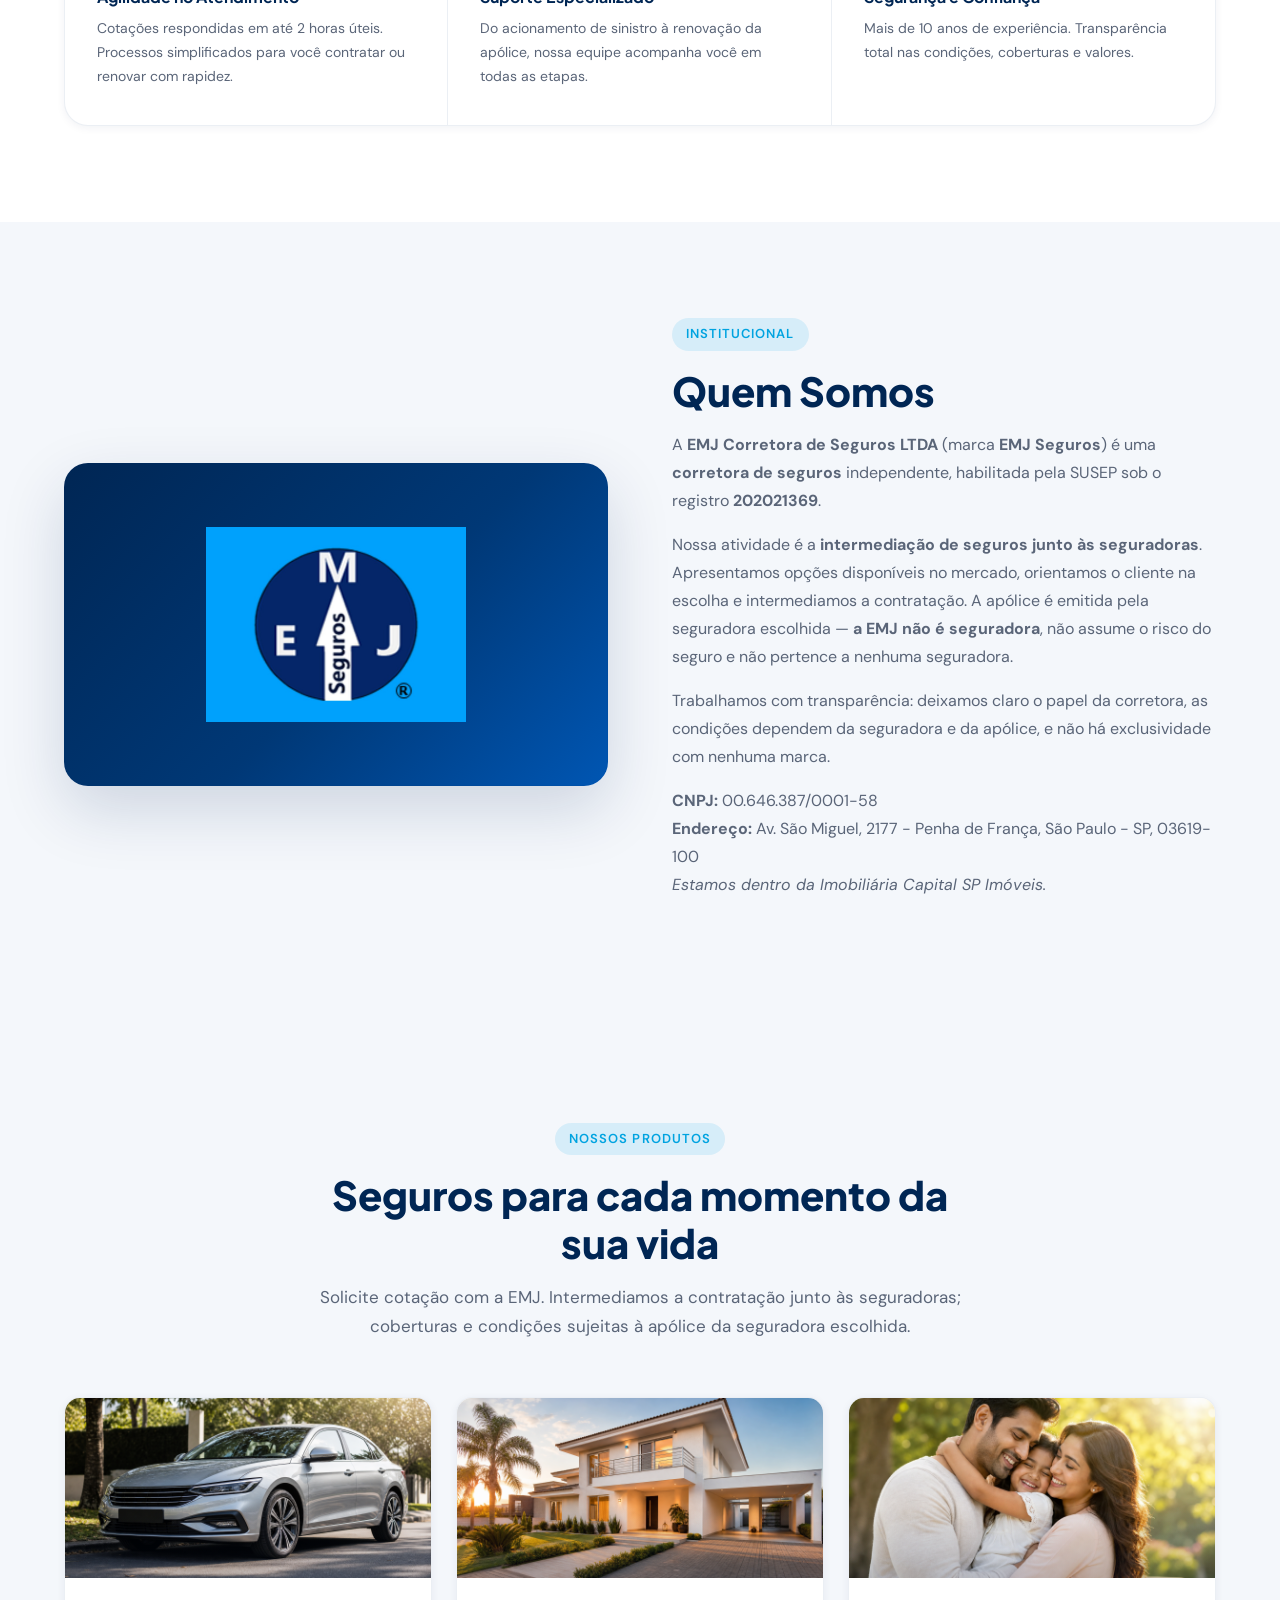
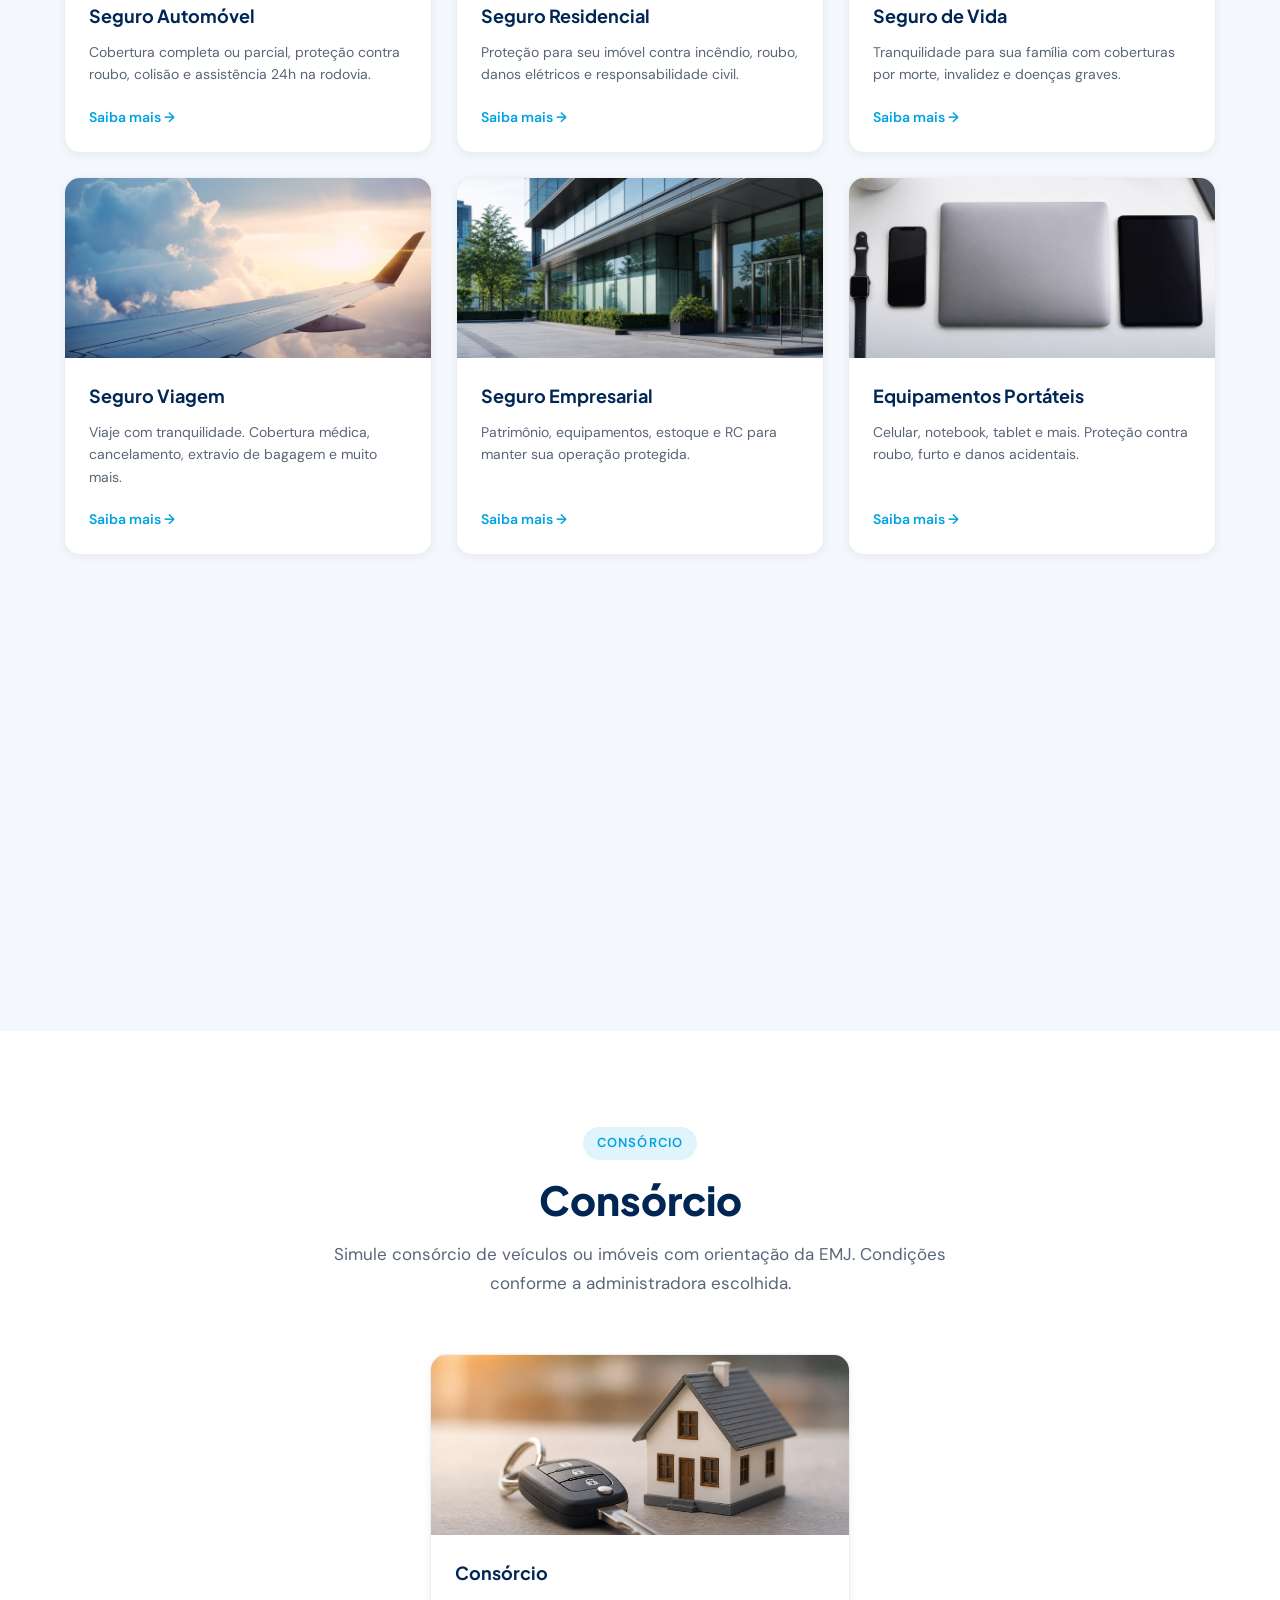
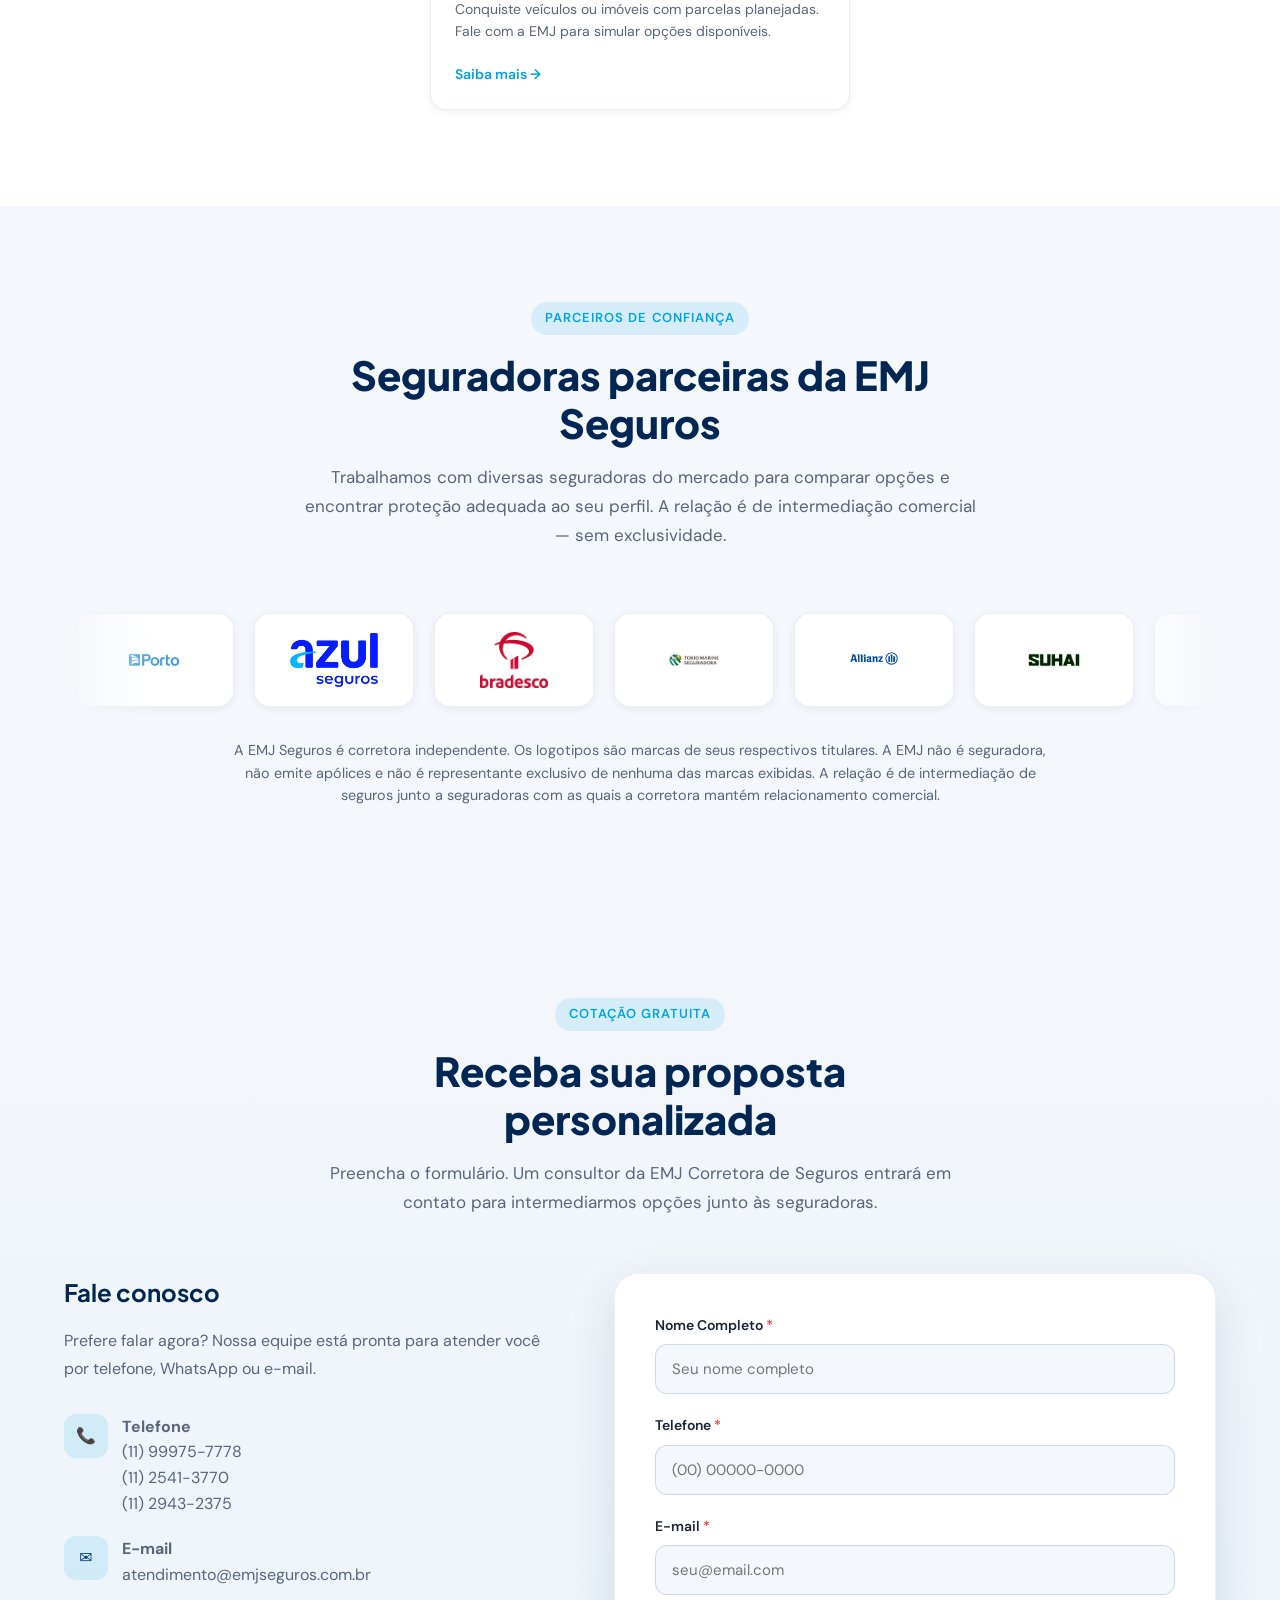
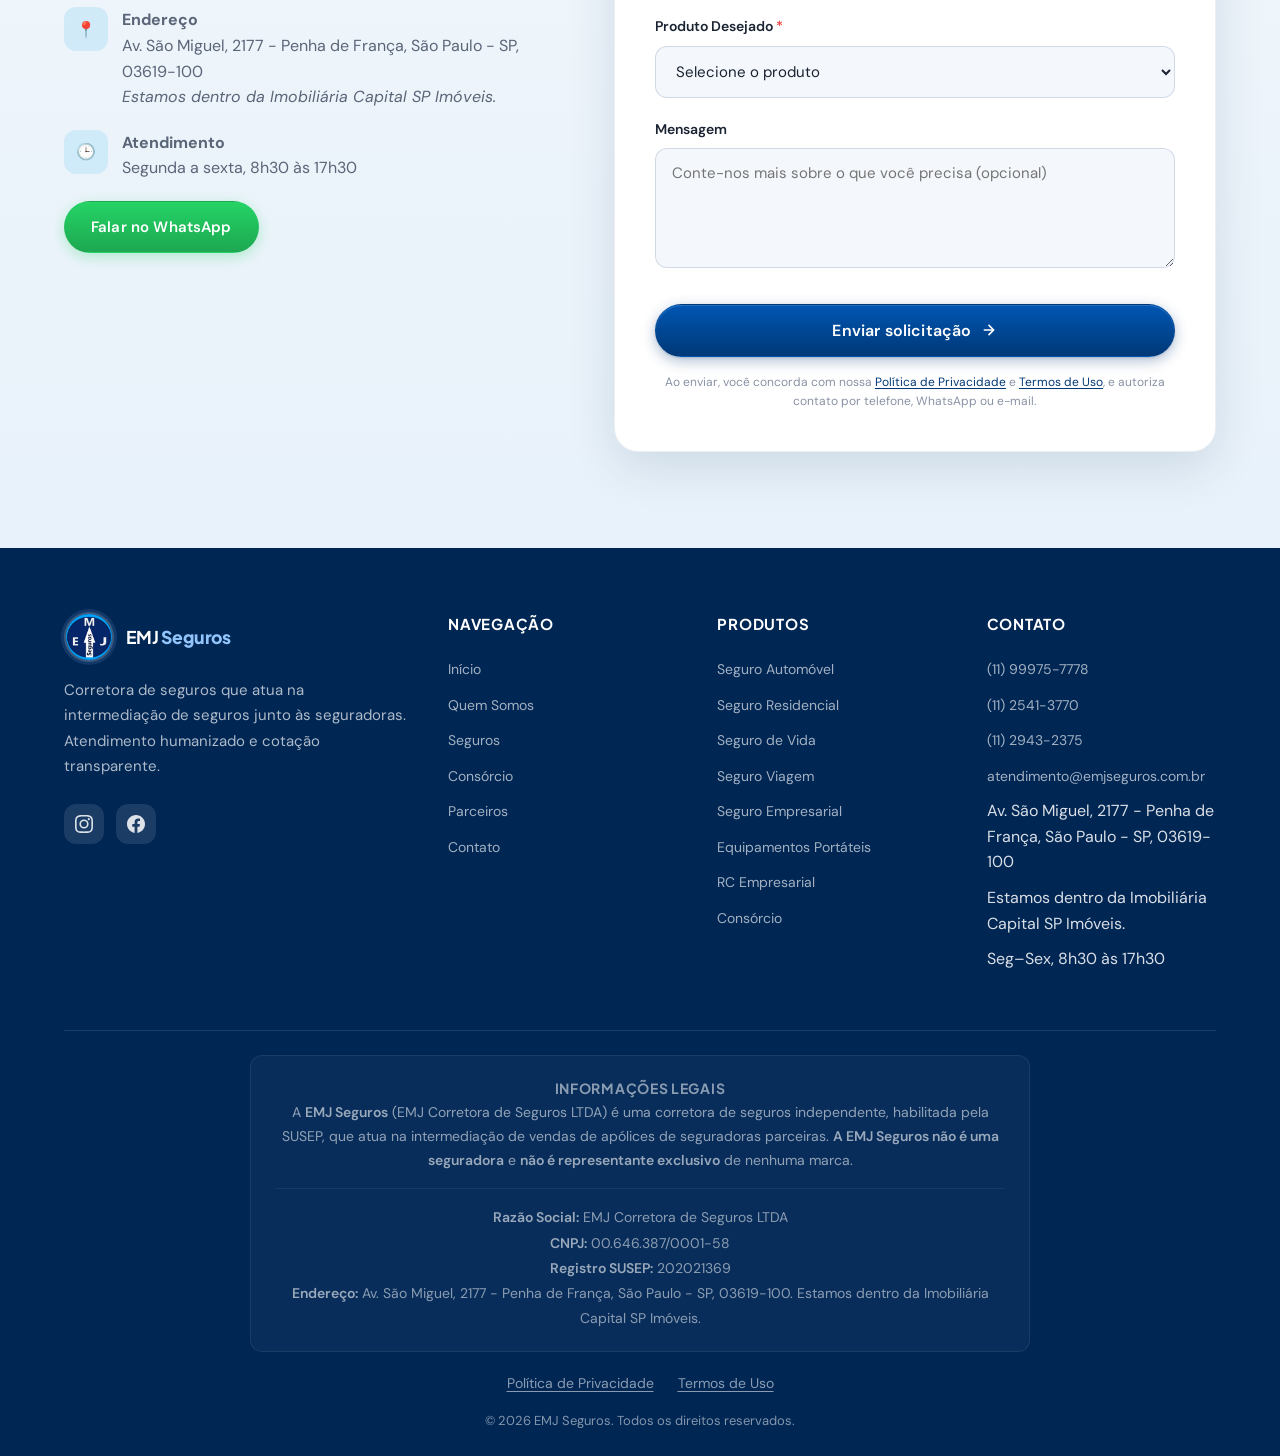
==== commit 8d5b68f7: "Alinha conteúdo institucional: intermediação, endereço e remoção de produtos fora do escopo. Co-auth" ====
--- a/index.html
+++ b/index.html
@@ -11,14 +11,14 @@
   <meta charset="UTF-8">
   <meta name="facebook-domain-verification" content="gk6uj9mu0l1y5x5geobx8sh2dipc2k" />
   <meta name="viewport" content="width=device-width, initial-scale=1.0">
-  <meta name="description" content="EMJ Seguros — Corretora de seguros independente (SUSEP 202021369) com atendimento humanizado. Proteção inteligente para você, sua família e seu patrimônio. Cotação gratuita intermediada pela EMJ.">
-  <meta name="keywords" content="seguros, corretora de seguros, seguro auto, seguro residencial, seguro vida, EMJ Seguros, cotação seguro">
+  <meta name="description" content="EMJ Seguros — Corretora de seguros que atua na intermediação de seguros junto às seguradoras. Registro SUSEP 202021369. Cotação gratuita e atendimento humanizado.">
+  <meta name="keywords" content="seguros, corretora de seguros, intermediação de seguros, seguro auto, seguro residencial, seguro vida, EMJ Seguros, cotação seguro">
   <meta name="robots" content="index, follow">
   <meta property="og:type" content="website">
-  <meta property="og:title" content="EMJ Seguros | Proteção Inteligente para Você e Sua Família">
-  <meta property="og:description" content="Corretora independente com atendimento personalizado. Solicite sua cotação gratuita intermediada pela EMJ Seguros.">
+  <meta property="og:title" content="EMJ Seguros | Corretora de Seguros — Intermediação junto às Seguradoras">
+  <meta property="og:description" content="Corretora independente. Intermediamos a contratação de seguros junto às seguradoras. Solicite sua cotação gratuita.">
   <meta property="og:locale" content="pt_BR">
-  <title>EMJ Seguros | Proteção Inteligente para Você, Sua Família e Seu Patrimônio</title>
+  <title>EMJ Seguros | Corretora de Seguros — Intermediação junto às Seguradoras</title>
   <link rel="stylesheet" href="style.css">
   <link rel="icon" href="assets/logo-emj.png" type="image/png">
   <!-- Google tag (gtag.js) -->
@@ -81,8 +81,7 @@
         <a href="#inicio" class="nav-link active">Início</a>
         <a href="#quem-somos" class="nav-link">Quem Somos</a>
         <a href="#seguros" class="nav-link">Seguros</a>
-        <a href="#produtos-financeiros" class="nav-link">Produtos Financeiros</a>
-        <a href="#servicos-residenciais" class="nav-link">Serviços Residenciais</a>
+        <a href="#consorcio" class="nav-link">Consórcio</a>
         <a href="#parceiros" class="nav-link">Parceiros</a>
         <a href="#contato" class="nav-link">Contato</a>
         <a href="#contato" class="btn btn-primary btn-sm btn-mobile-cta">Solicitar Cotação</a>
@@ -114,7 +113,7 @@
             Aqui você encontra as melhores soluções em <span>seguros</span> para sua família
           </h1>
           <p class="hero-text">
-            Atendimento personalizado, acesso às maiores seguradoras do Brasil e o cuidado de quem trata cada cliente como família. Simule e compare em um só lugar.
+            Somos uma corretora de seguros que atua na intermediação de seguros junto às seguradoras. Atendimento personalizado para você comparar opções e contratar com transparência.
           </p>
           <div class="hero-actions">
             <a href="#contato" class="btn btn-primary btn-lg">
@@ -164,15 +163,15 @@
             <div class="diff-icon">
               <svg width="22" height="22" viewBox="0 0 24 24" fill="none" stroke="currentColor" stroke-width="1.75" stroke-linecap="round" stroke-linejoin="round"><circle cx="12" cy="8" r="6"/><path d="M15.477 12.89 17 22l-5-3-5 3 1.523-9.11"/></svg>
             </div>
-            <h3 class="diff-title">Melhores Seguradoras do Mercado</h3>
-            <p class="diff-text">Parceria com Porto Seguro, Allianz, Bradesco e outras líderes. Compare as melhores opções em um só lugar.</p>
+            <h3 class="diff-title">Intermediação transparente</h3>
+            <p class="diff-text">Atuamos na intermediação de seguros junto às seguradoras, sem exclusividade. Você compara opções e contrata a apólice emitida pela seguradora escolhida.</p>
           </article>
           <article class="diff-item">
             <div class="diff-icon">
               <svg width="22" height="22" viewBox="0 0 24 24" fill="none" stroke="currentColor" stroke-width="1.75" stroke-linecap="round" stroke-linejoin="round"><polyline points="22 7 13.5 15.5 8.5 10.5 2 17"/><polyline points="16 7 22 7 22 13"/></svg>
             </div>
             <h3 class="diff-title">Economia Inteligente</h3>
-            <p class="diff-text">Negociamos condições comerciais exclusivas para oferecer o melhor custo-benefício sem abrir mão da qualidade.</p>
+            <p class="diff-text">Ajudamos você a comparar condições entre seguradoras para encontrar a proteção adequada ao seu perfil, com clareza de coberturas e valores.</p>
           </article>
           <article class="diff-item">
             <div class="diff-icon">
@@ -209,15 +208,12 @@
           <div class="about-content reveal">
             <span class="section-tag">Institucional</span>
             <h2 id="about-title" class="section-title" style="text-align:left;">Quem Somos</h2>
-            <p>A <strong>EMJ Corretora de Seguros</strong> surgiu do sonho idealizado de seu fundador, <strong>Erasmo Firmino Rodrigues</strong>. Erasmo trabalhou por vários anos em uma seguradora líder de mercado, e em 1988, movido pelo desejo de ser mais do que um empregado — um empreendedor — decidiu abrir seu próprio negócio, unindo sua paixão por seguros a uma prestação de serviços de qualidade diferenciada.</p>
-            <p>Hoje, a <strong>EMJ Corretora de Seguros LTDA</strong> (Registro SUSEP 202021369) é uma corretora independente — não é seguradora e não é representante exclusivo de nenhuma marca. Nossa equipe oferece atendimento humanizado e compara opções entre seguradoras com as quais mantemos relacionamento comercial.</p>
-            <p>Pode-se ter a certeza de que, em cada negociação, na EMJ Corretora de Seguros <strong>não se vende apólices de seguros — vende-se segurança para o seu patrimônio.</strong></p>
-            <div class="stats-grid">
-              <div class="stat-item"><div class="stat-number" data-counter="1000" data-prefix="+" data-suffix="">0</div><div class="stat-label">Clientes Atendidos</div></div>
-              <div class="stat-item"><div class="stat-number" data-counter="500" data-prefix="+" data-suffix="">0</div><div class="stat-label">Apólices Intermediadas</div></div>
-              <div class="stat-item"><div class="stat-number" data-counter="1988" data-prefix="" data-suffix="">0</div><div class="stat-label">Desde</div></div>
-              <div class="stat-item"><div class="stat-number" data-counter="9" data-prefix="+" data-suffix="">0</div><div class="stat-label">Seguradoras Parceiras</div></div>
-            </div>
+            <p>A <strong>EMJ Corretora de Seguros LTDA</strong> (marca <strong>EMJ Seguros</strong>) é uma <strong>corretora de seguros</strong> independente, habilitada pela SUSEP sob o registro <strong>202021369</strong>.</p>
+            <p>Nossa atividade é a <strong>intermediação de seguros junto às seguradoras</strong>. Apresentamos opções disponíveis no mercado, orientamos o cliente na escolha e intermediamos a contratação. A apólice é emitida pela seguradora escolhida — <strong>a EMJ não é seguradora</strong>, não assume o risco do seguro e não pertence a nenhuma seguradora.</p>
+            <p>Trabalhamos com transparência: deixamos claro o papel da corretora, as condições dependem da seguradora e da apólice, e não há exclusividade com nenhuma marca.</p>
+            <p><strong>CNPJ:</strong> 00.646.387/0001-58<br>
+            <strong>Endereço:</strong> Av. São Miguel, 2177 - Penha de França, São Paulo - SP, 03619-100<br>
+            <em>Estamos dentro da Imobiliária Capital SP Imóveis.</em></p>
           </div>
         </div>
       </div>
@@ -229,7 +225,7 @@
         <header class="section-header reveal">
           <span class="section-tag">Nossos produtos</span>
           <h2 id="seguros-title" class="section-title">Seguros para cada momento da sua vida</h2>
-          <p class="section-subtitle">Simule e compare todas as opções em um só lugar. Escolha o produto ideal e solicite sua cotação personalizada.</p>
+          <p class="section-subtitle">Solicite cotação com a EMJ. Intermediamos a contratação junto às seguradoras; coberturas e condições sujeitas à apólice da seguradora escolhida.</p>
         </header>
         <div class="cards-grid">
           <article class="product-card reveal"><div class="product-card-image"><img src="assets/prod-auto.jpg" alt="Seguro Automóvel" loading="lazy"></div><div class="product-card-body"><h3 class="product-card-title">Seguro Automóvel</h3><p class="product-card-text">Cobertura completa ou parcial, proteção contra roubo, colisão e assistência 24h na rodovia.</p><a href="pages/seguro-auto.html" class="product-card-link">Saiba mais →</a></div></article>
@@ -237,71 +233,22 @@
           <article class="product-card reveal"><div class="product-card-image"><img src="assets/prod-vida.jpg" alt="Seguro de Vida" loading="lazy"></div><div class="product-card-body"><h3 class="product-card-title">Seguro de Vida</h3><p class="product-card-text">Tranquilidade para sua família com coberturas por morte, invalidez e doenças graves.</p><a href="pages/seguro-vida.html" class="product-card-link">Saiba mais →</a></div></article>
           <article class="product-card reveal"><div class="product-card-image"><img src="assets/prod-viagem.jpg" alt="Seguro Viagem" loading="lazy"></div><div class="product-card-body"><h3 class="product-card-title">Seguro Viagem</h3><p class="product-card-text">Viaje com tranquilidade. Cobertura médica, cancelamento, extravio de bagagem e muito mais.</p><a href="pages/seguro-viagem.html" class="product-card-link">Saiba mais →</a></div></article>
           <article class="product-card reveal"><div class="product-card-image"><img src="assets/prod-empresarial.jpg" alt="Seguro Empresarial" loading="lazy"></div><div class="product-card-body"><h3 class="product-card-title">Seguro Empresarial</h3><p class="product-card-text">Patrimônio, equipamentos, estoque e RC para manter sua operação protegida.</p><a href="pages/seguro-empresarial.html" class="product-card-link">Saiba mais →</a></div></article>
-          <article class="product-card reveal"><div class="product-card-image"><img src="assets/prod-fianca.jpg" alt="Seguro Fiança" loading="lazy"></div><div class="product-card-body"><h3 class="product-card-title">Seguro Fiança</h3><p class="product-card-text">Aluguel sem burocracia. Substitua o fiador tradicional com praticidade e agilidade.</p><a href="pages/seguro-fianca.html" class="product-card-link">Saiba mais →</a></div></article>
           <article class="product-card reveal"><div class="product-card-image"><img src="assets/prod-portateis.jpg" alt="Equipamentos Portáteis" loading="lazy"></div><div class="product-card-body"><h3 class="product-card-title">Equipamentos Portáteis</h3><p class="product-card-text">Celular, notebook, tablet e mais. Proteção contra roubo, furto e danos acidentais.</p><a href="pages/seguro-portateis.html" class="product-card-link">Saiba mais →</a></div></article>
           <article class="product-card reveal"><div class="product-card-image"><img src="assets/prod-rc.jpg" alt="RC Empresarial" loading="lazy"></div><div class="product-card-body"><h3 class="product-card-title">Responsabilidade Civil Empresarial</h3><p class="product-card-text">Proteção jurídica e financeira para danos causados a terceiros pela sua empresa.</p><a href="pages/seguro-rc.html" class="product-card-link">Saiba mais →</a></div></article>
         </div>
       </div>
     </section>
 
-    <!-- Produtos Financeiros -->
-    <section id="produtos-financeiros" class="section financial" aria-labelledby="financeiros-title">
+    <!-- Consórcio -->
+    <section id="consorcio" class="section financial" aria-labelledby="consorcio-title">
       <div class="container">
         <header class="section-header reveal">
-          <span class="section-tag">Planejamento financeiro</span>
-          <h2 id="financeiros-title" class="section-title">Produtos Financeiros</h2>
-          <p class="section-subtitle">Além dos seguros, oferecemos soluções para você realizar sonhos e construir reservas com planejamento inteligente.</p>
+          <span class="section-tag">Consórcio</span>
+          <h2 id="consorcio-title" class="section-title">Consórcio</h2>
+          <p class="section-subtitle">Simule consórcio de veículos ou imóveis com orientação da EMJ. Condições conforme a administradora escolhida.</p>
         </header>
-        <div class="cards-grid" style="max-width:720px;margin:0 auto;">
-          <article class="product-card reveal"><div class="product-card-image"><img src="assets/prod-consorcio.jpg" alt="Consórcio" loading="lazy"></div><div class="product-card-body"><h3 class="product-card-title">Consórcio</h3><p class="product-card-text">Conquiste veículos, imóveis ou invista com parcelas que cabem no bolso — sem juros abusivos.</p><a href="pages/consorcio.html" class="product-card-link">Saiba mais →</a></div></article>
-          <article class="product-card reveal"><div class="product-card-image"><img src="assets/prod-capitalizacao.jpg" alt="Título de Capitalização" loading="lazy"></div><div class="product-card-body"><h3 class="product-card-title">Título de Capitalização</h3><p class="product-card-text">Sorteios periódicos, planejamento financeiro e formação de reserva com segurança.</p><a href="pages/titulo-capitalizacao.html" class="product-card-link">Saiba mais →</a></div></article>
-        </div>
-      </div>
-    </section>
-
-    <!-- Serviços Residenciais -->
-    <section id="servicos-residenciais" class="section services-residenciais" aria-labelledby="servicos-res-title">
-      <div class="container">
-        <header class="section-header reveal">
-          <span class="section-tag">Serviços para seu lar</span>
-          <h2 id="servicos-res-title" class="section-title">Serviços Residenciais</h2>
-          <p class="section-subtitle">Serviços oferecidos pela rede <strong>Porto Serviços</strong>, intermediados pela EMJ Corretora de Seguros (código de corretor Porto Seguro P2666J). A EMJ não executa os serviços — o atendimento é realizado pela rede Porto.</p>
-        </header>
-        <div class="cards-grid">
-          <article class="product-card reveal">
-            <div class="product-card-image"><img src="https://images.unsplash.com/photo-1558618666-fcd25c85cd64?w=600&q=80" alt="Encanador" loading="lazy"></div>
-            <div class="product-card-body">
-              <h3 class="product-card-title">Encanador</h3>
-              <p class="product-card-text">Reparo de vazamentos, desentupimento, troca de torneiras, chuveiros e instalações hidráulicas em geral.</p>
-              <a href="http://www.porto.vc/PORTOSERVICO_P2666J_6b1b12a1bba145a29b4bb5979a5971dd" class="product-card-link" target="_blank" rel="noopener noreferrer">Ver na Porto Serviços →</a>
-            </div>
-          </article>
-          <article class="product-card reveal">
-            <div class="product-card-image"><img src="https://images.unsplash.com/photo-1621905251189-08b45d6a269e?w=600&q=80" alt="Eletricista" loading="lazy"></div>
-            <div class="product-card-body">
-              <h3 class="product-card-title">Eletricista</h3>
-              <p class="product-card-text">Instalação e reparo de tomadas, interruptores, quadro de distribuição, iluminação e circuitos elétricos.</p>
-              <a href="http://www.porto.vc/PORTOSERVICO_P2666J_6b1b12a1bba145a29b4bb5979a5971dd" class="product-card-link" target="_blank" rel="noopener noreferrer">Ver na Porto Serviços →</a>
-            </div>
-          </article>
-          <article class="product-card reveal">
-            <div class="product-card-image"><img src="https://images.unsplash.com/photo-1504148455328-c376907d081c?w=600&q=80" alt="Instalação" loading="lazy"></div>
-            <div class="product-card-body">
-              <h3 class="product-card-title">Instalação</h3>
-              <p class="product-card-text">Montagem de móveis, instalação de TVs, ar-condicionado, cortinas, persianas e eletrodomésticos.</p>
-              <a href="http://www.porto.vc/PORTOSERVICO_P2666J_6b1b12a1bba145a29b4bb5979a5971dd" class="product-card-link" target="_blank" rel="noopener noreferrer">Ver na Porto Serviços →</a>
-            </div>
-          </article>
-        </div>
-        <div class="services-more-banner reveal">
-          <div class="services-more-text">
-            <strong>E muito mais serviços na rede Porto Serviços</strong>
-            <span>Pintor, chaveiro, limpeza, vidraceiro, dedetizador e dezenas de outros profissionais — acesso intermediado pela EMJ.</span>
-          </div>
-          <a href="http://www.porto.vc/PORTOSERVICO_P2666J_6b1b12a1bba145a29b4bb5979a5971dd" class="btn btn-primary" target="_blank" rel="noopener noreferrer">
-            Abrir Porto Serviços
-            <svg width="14" height="14" viewBox="0 0 24 24" fill="none" stroke="currentColor" stroke-width="2.5" stroke-linecap="round" stroke-linejoin="round"><path d="M5 12h14M12 5l7 7-7 7"/></svg>
-          </a>
+        <div class="cards-grid" style="max-width:420px;margin:0 auto;">
+          <article class="product-card reveal"><div class="product-card-image"><img src="assets/prod-consorcio.jpg" alt="Consórcio" loading="lazy"></div><div class="product-card-body"><h3 class="product-card-title">Consórcio</h3><p class="product-card-text">Conquiste veículos ou imóveis com parcelas planejadas. Fale com a EMJ para simular opções disponíveis.</p><a href="pages/consorcio.html" class="product-card-link">Saiba mais →</a></div></article>
         </div>
       </div>
     </section>
@@ -317,7 +264,7 @@
         <div class="partners-marquee-wrap reveal" aria-label="Seguradoras parceiras">
           <div class="partners-marquee">
             <div class="partners-track">
-              <div class="partner-logo"><img src="assets/partners/porto-seguro.png" alt="Porto Seguro" loading="lazy"></div>
+              <div class="partner-logo"><img src="assets/partners/porto-seguro.png" alt="Logo da seguradora Porto Seguro" loading="lazy"></div>
               <div class="partner-logo"><img src="assets/partners/azul.png" alt="Azul Seguros" loading="lazy"></div>
               <div class="partner-logo"><img src="assets/partners/bradesco.png" alt="Bradesco Seguros" loading="lazy"></div>
               <div class="partner-logo"><img src="assets/partners/tokio-marine.png" alt="Tokio Marine" loading="lazy"></div>
@@ -328,7 +275,7 @@
               <div class="partner-logo"><img src="assets/partners/youse.png" alt="Youse Seguros" loading="lazy"></div>
             </div>
             <div class="partners-track" aria-hidden="true">
-              <div class="partner-logo"><img src="assets/partners/porto-seguro.png" alt="Porto Seguro" loading="lazy"></div>
+              <div class="partner-logo"><img src="assets/partners/porto-seguro.png" alt="Logo da seguradora Porto Seguro" loading="lazy"></div>
               <div class="partner-logo"><img src="assets/partners/azul.png" alt="Azul Seguros" loading="lazy"></div>
               <div class="partner-logo"><img src="assets/partners/bradesco.png" alt="Bradesco Seguros" loading="lazy"></div>
               <div class="partner-logo"><img src="assets/partners/tokio-marine.png" alt="Tokio Marine" loading="lazy"></div>
@@ -350,7 +297,7 @@
         <header class="section-header reveal">
           <span class="section-tag">Cotação gratuita</span>
           <h2 id="contato-title" class="section-title">Receba sua proposta personalizada</h2>
-          <p class="section-subtitle">Preencha o formulário. Um consultor da EMJ Corretora de Seguros entrará em contato com opções entre seguradoras parceiras.</p>
+          <p class="section-subtitle">Preencha o formulário. Um consultor da EMJ Corretora de Seguros entrará em contato para intermediarmos opções junto às seguradoras.</p>
         </header>
         <div class="contact-wrapper reveal">
           <div class="contact-info">
@@ -359,7 +306,7 @@
             <ul class="contact-list">
               <li><div class="contact-list-icon">📞</div><div><strong>Telefone</strong><br>(11) 99975-7778<br>(11) 2541-3770<br>(11) 2943-2375</div></li>
               <li><div class="contact-list-icon">✉️</div><div><strong>E-mail</strong><br>atendimento@emjseguros.com.br</div></li>
-              <li><div class="contact-list-icon">📍</div><div><strong>Endereço</strong><br>Av. São Miguel, 2177 — Dentro da imobiliária Capital SP Imóveis — São Paulo/SP</div></li>
+              <li><div class="contact-list-icon">📍</div><div><strong>Endereço</strong><br>Av. São Miguel, 2177 - Penha de França, São Paulo - SP, 03619-100<br><em>Estamos dentro da Imobiliária Capital SP Imóveis.</em></div></li>
               <li><div class="contact-list-icon">🕒</div><div><strong>Atendimento</strong><br>Segunda a sexta, 8h30 às 17h30</div></li>
             </ul>
             <a href="#" class="btn btn-whatsapp" data-whatsapp="Olá! Gostaria de solicitar uma cotação.">Falar no WhatsApp</a>
@@ -378,11 +325,9 @@
                   <option value="Seguro de Vida">Seguro de Vida</option>
                   <option value="Seguro Viagem">Seguro Viagem</option>
                   <option value="Seguro Empresarial">Seguro Empresarial</option>
-                  <option value="Seguro Fiança">Seguro Fiança</option>
                   <option value="Equipamentos Portáteis">Equipamentos Portáteis</option>
                   <option value="RC Empresarial">RC Empresarial</option>
                   <option value="Consórcio">Consórcio</option>
-                  <option value="Título de Capitalização">Título de Capitalização</option>
                   <option value="Outro">Outro / Não sei qual</option>
                 </select>
                 <span class="form-error" role="alert"></span>
@@ -415,7 +360,7 @@
             </div>
             <span class="logo-text" style="color:#fff;">EMJ <strong style="color:#93c5fd;">Seguros</strong></span>
           </a>
-          <p class="footer-desc">Corretora de seguros com atendimento humanizado. Proteção inteligente para você, sua família e seu patrimônio.</p>
+          <p class="footer-desc">Corretora de seguros que atua na intermediação de seguros junto às seguradoras. Atendimento humanizado e cotação transparente.</p>
           <div class="footer-social">
             <a href="https://www.instagram.com/emjcorretoradeseguros" target="_blank" rel="noopener noreferrer" aria-label="Instagram"><svg width="18" height="18" viewBox="0 0 24 24" fill="currentColor"><path d="M12 2.163c3.204 0 3.584.012 4.85.07 3.252.148 4.771 1.691 4.919 4.919.058 1.265.069 1.645.069 4.849 0 3.205-.012 3.584-.069 4.849-.149 3.225-1.664 4.771-4.919 4.919-1.266.058-1.644.07-4.85.07-3.204 0-3.584-.012-4.849-.07-3.26-.149-4.771-1.699-4.919-4.92-.058-1.265-.07-1.644-.07-4.849 0-3.204.013-3.583.07-4.849.149-3.227 1.664-4.771 4.919-4.919 1.266-.057 1.645-.069 4.849-.069zM12 0C8.741 0 8.333.014 7.053.072 2.695.272.273 2.69.073 7.052.014 8.333 0 8.741 0 12c0 3.259.014 3.668.072 4.948.2 4.358 2.618 6.78 6.98 6.98C8.333 23.986 8.741 24 12 24c3.259 0 3.668-.014 4.948-.072 4.354-.2 6.782-2.618 6.979-6.98.059-1.28.073-1.689.073-4.948 0-3.259-.014-3.667-.072-4.947-.196-4.354-2.617-6.78-6.979-6.98C15.668.014 15.259 0 12 0zm0 5.838a6.162 6.162 0 100 12.324 6.162 6.162 0 000-12.324zM12 16a4 4 0 110-8 4 4 0 010 8zm6.406-11.845a1.44 1.44 0 100 2.881 1.44 1.44 0 000-2.881z"/></svg></a>
             <a href="#" aria-label="Facebook"><svg width="18" height="18" viewBox="0 0 24 24" fill="currentColor"><path d="M24 12.073c0-6.627-5.373-12-12-12s-12 5.373-12 12c0 5.99 4.388 10.954 10.125 11.854v-8.385H7.078v-3.47h3.047V9.43c0-3.007 1.792-4.669 4.533-4.669 1.312 0 2.686.235 2.686.235v2.953H15.83c-1.491 0-1.956.925-1.956 1.874v2.25h3.328l-.532 3.47h-2.796v8.385C19.612 23.027 24 18.062 24 12.073z"/></svg></a>
@@ -425,8 +370,8 @@
           <h4 class="footer-title">Navegação</h4>
           <ul class="footer-links">
             <li><a href="#inicio">Início</a></li><li><a href="#quem-somos">Quem Somos</a></li>
-            <li><a href="#seguros">Seguros</a></li><li><a href="#produtos-financeiros">Produtos Financeiros</a></li>
-            <li><a href="#servicos-residenciais">Serviços Residenciais</a></li><li><a href="#parceiros">Parceiros</a></li>
+            <li><a href="#seguros">Seguros</a></li><li><a href="#consorcio">Consórcio</a></li>
+            <li><a href="#parceiros">Parceiros</a></li>
             <li><a href="#contato">Contato</a></li>
           </ul>
         </div>
@@ -438,7 +383,8 @@
             <li><a href="pages/seguro-vida.html">Seguro de Vida</a></li>
             <li><a href="pages/seguro-viagem.html">Seguro Viagem</a></li>
             <li><a href="pages/seguro-empresarial.html">Seguro Empresarial</a></li>
-            <li><a href="pages/seguro-fianca.html">Seguro Fiança</a></li>
+            <li><a href="pages/seguro-portateis.html">Equipamentos Portáteis</a></li>
+            <li><a href="pages/seguro-rc.html">RC Empresarial</a></li>
             <li><a href="pages/consorcio.html">Consórcio</a></li>
           </ul>
         </div>
@@ -449,7 +395,8 @@
             <li><a href="tel:+551125413770">(11) 2541-3770</a></li>
             <li><a href="tel:+551129432375">(11) 2943-2375</a></li>
             <li><a href="mailto:atendimento@emjseguros.com.br">atendimento@emjseguros.com.br</a></li>
-            <li>Av. São Miguel, 2177 — São Paulo/SP</li>
+            <li>Av. São Miguel, 2177 - Penha de França, São Paulo - SP, 03619-100</li>
+            <li>Estamos dentro da Imobiliária Capital SP Imóveis.</li>
             <li>Seg–Sex, 8h30 às 17h30</li>
           </ul>
         </div>
@@ -461,7 +408,7 @@
           <p><strong>Razão Social:</strong> EMJ Corretora de Seguros LTDA</p>
           <p><strong>CNPJ:</strong> 00.646.387/0001-58</p>
           <p><strong>Registro SUSEP:</strong> 202021369</p>
-          <p><strong>Endereço:</strong> Av. São Miguel, 2177 — Dentro da imobiliária Capital SP Imóveis — São Paulo/SP</p>
+          <p><strong>Endereço:</strong> Av. São Miguel, 2177 - Penha de França, São Paulo - SP, 03619-100. Estamos dentro da Imobiliária Capital SP Imóveis.</p>
         </div>
         <nav class="footer-policies" aria-label="Políticas do site">
           <a href="pages/politica-de-privacidade.html">Política de Privacidade</a>
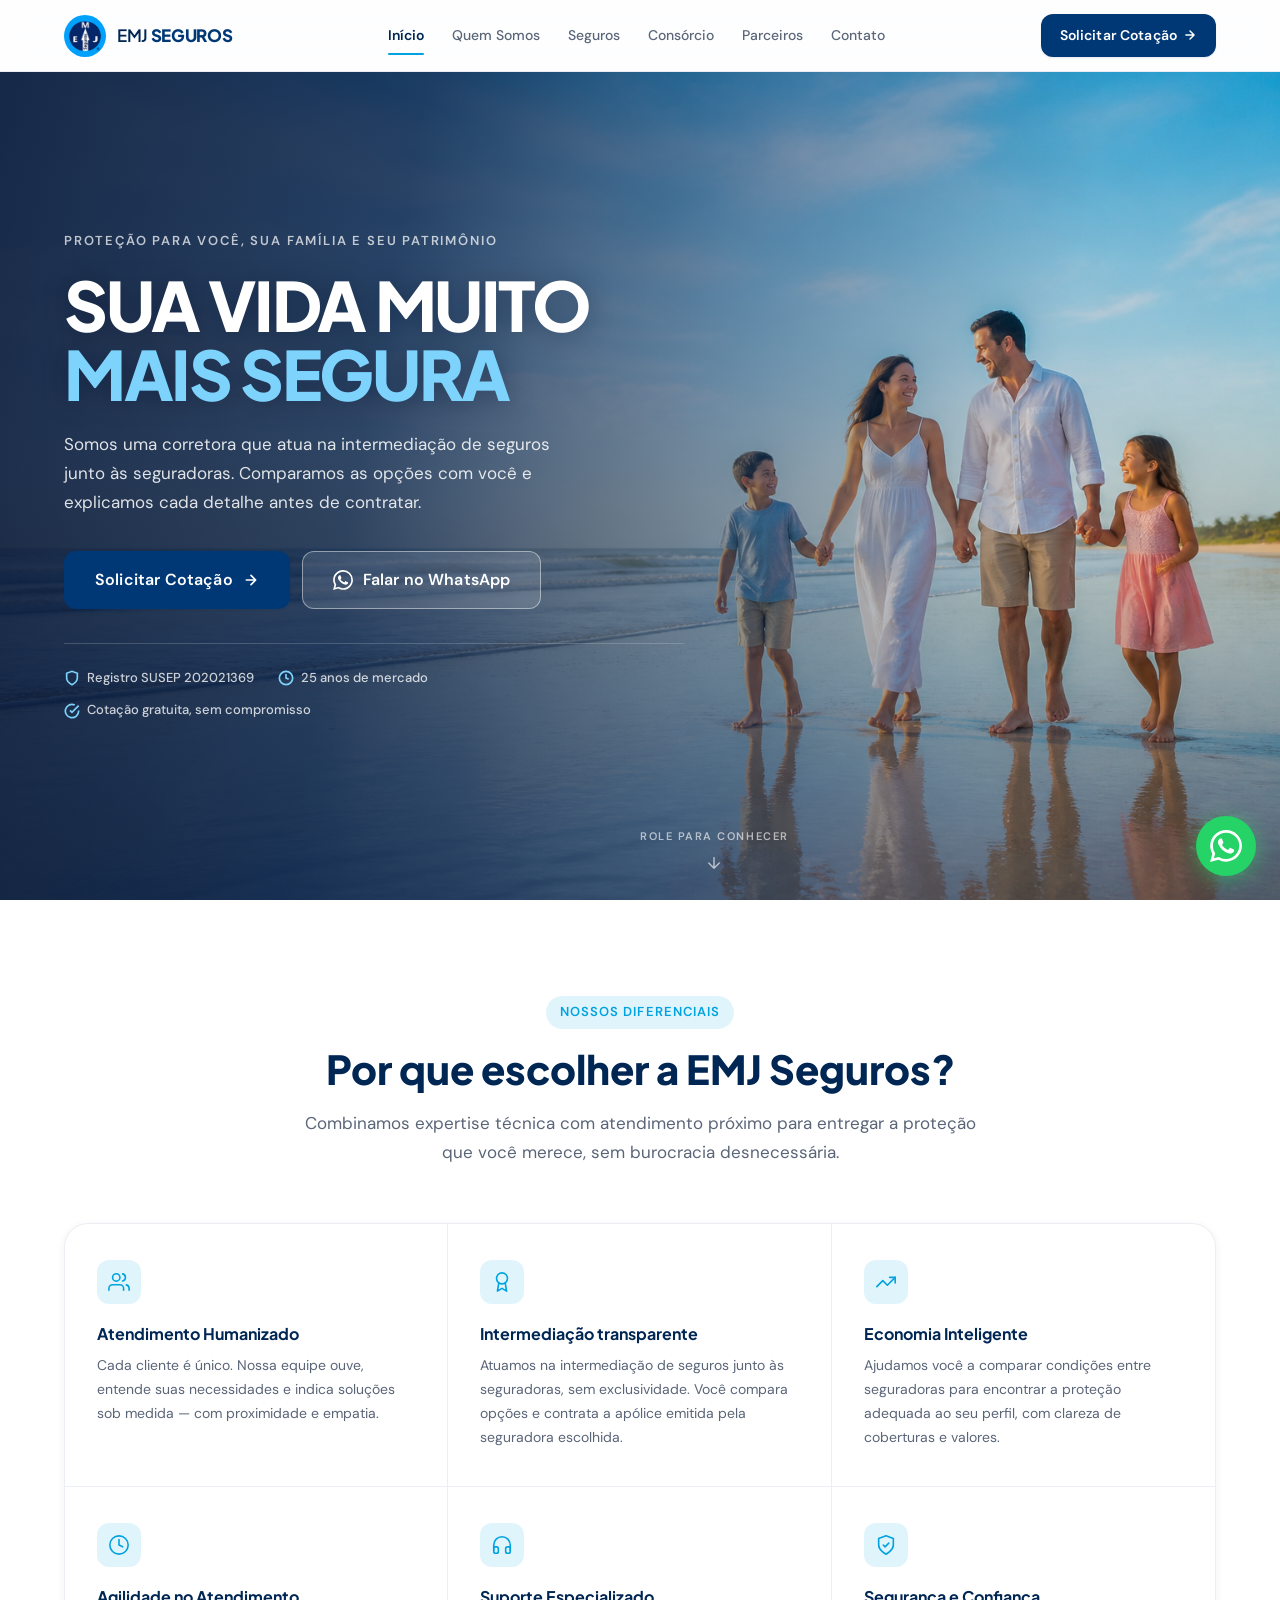
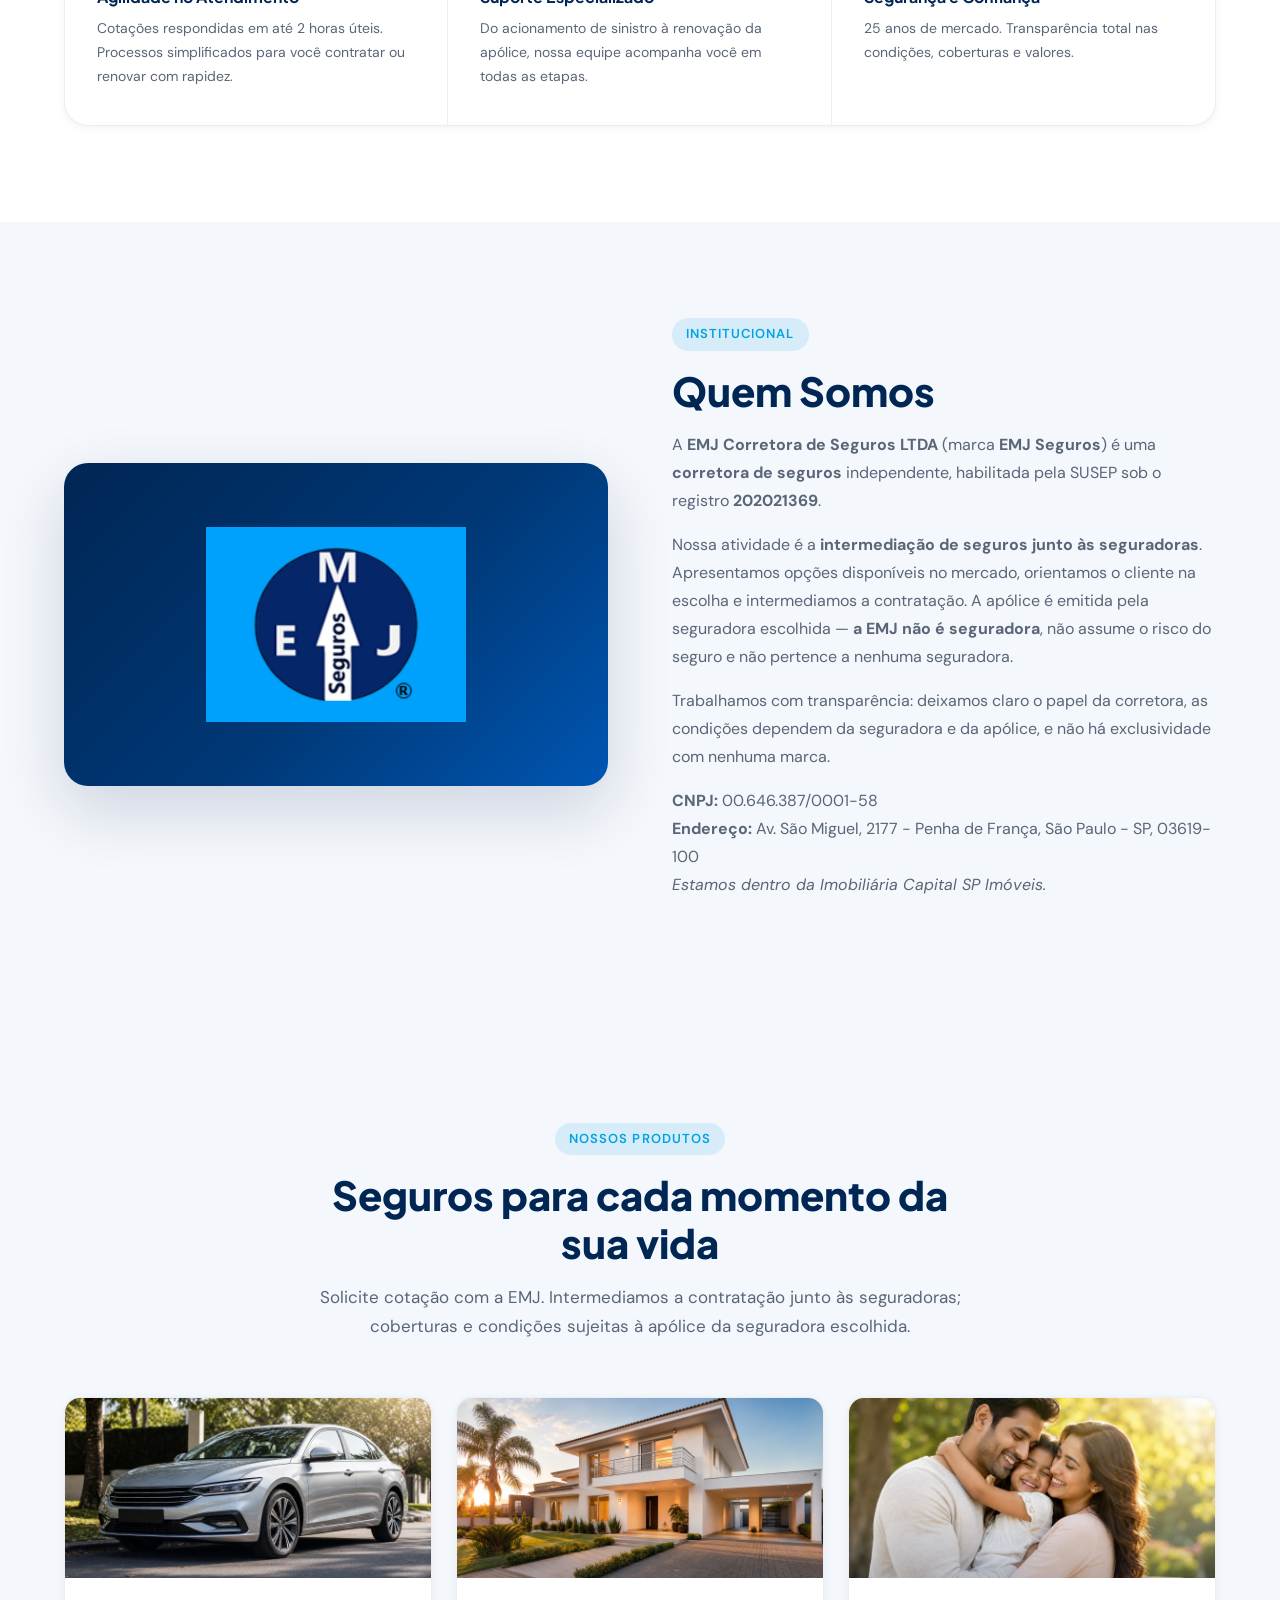
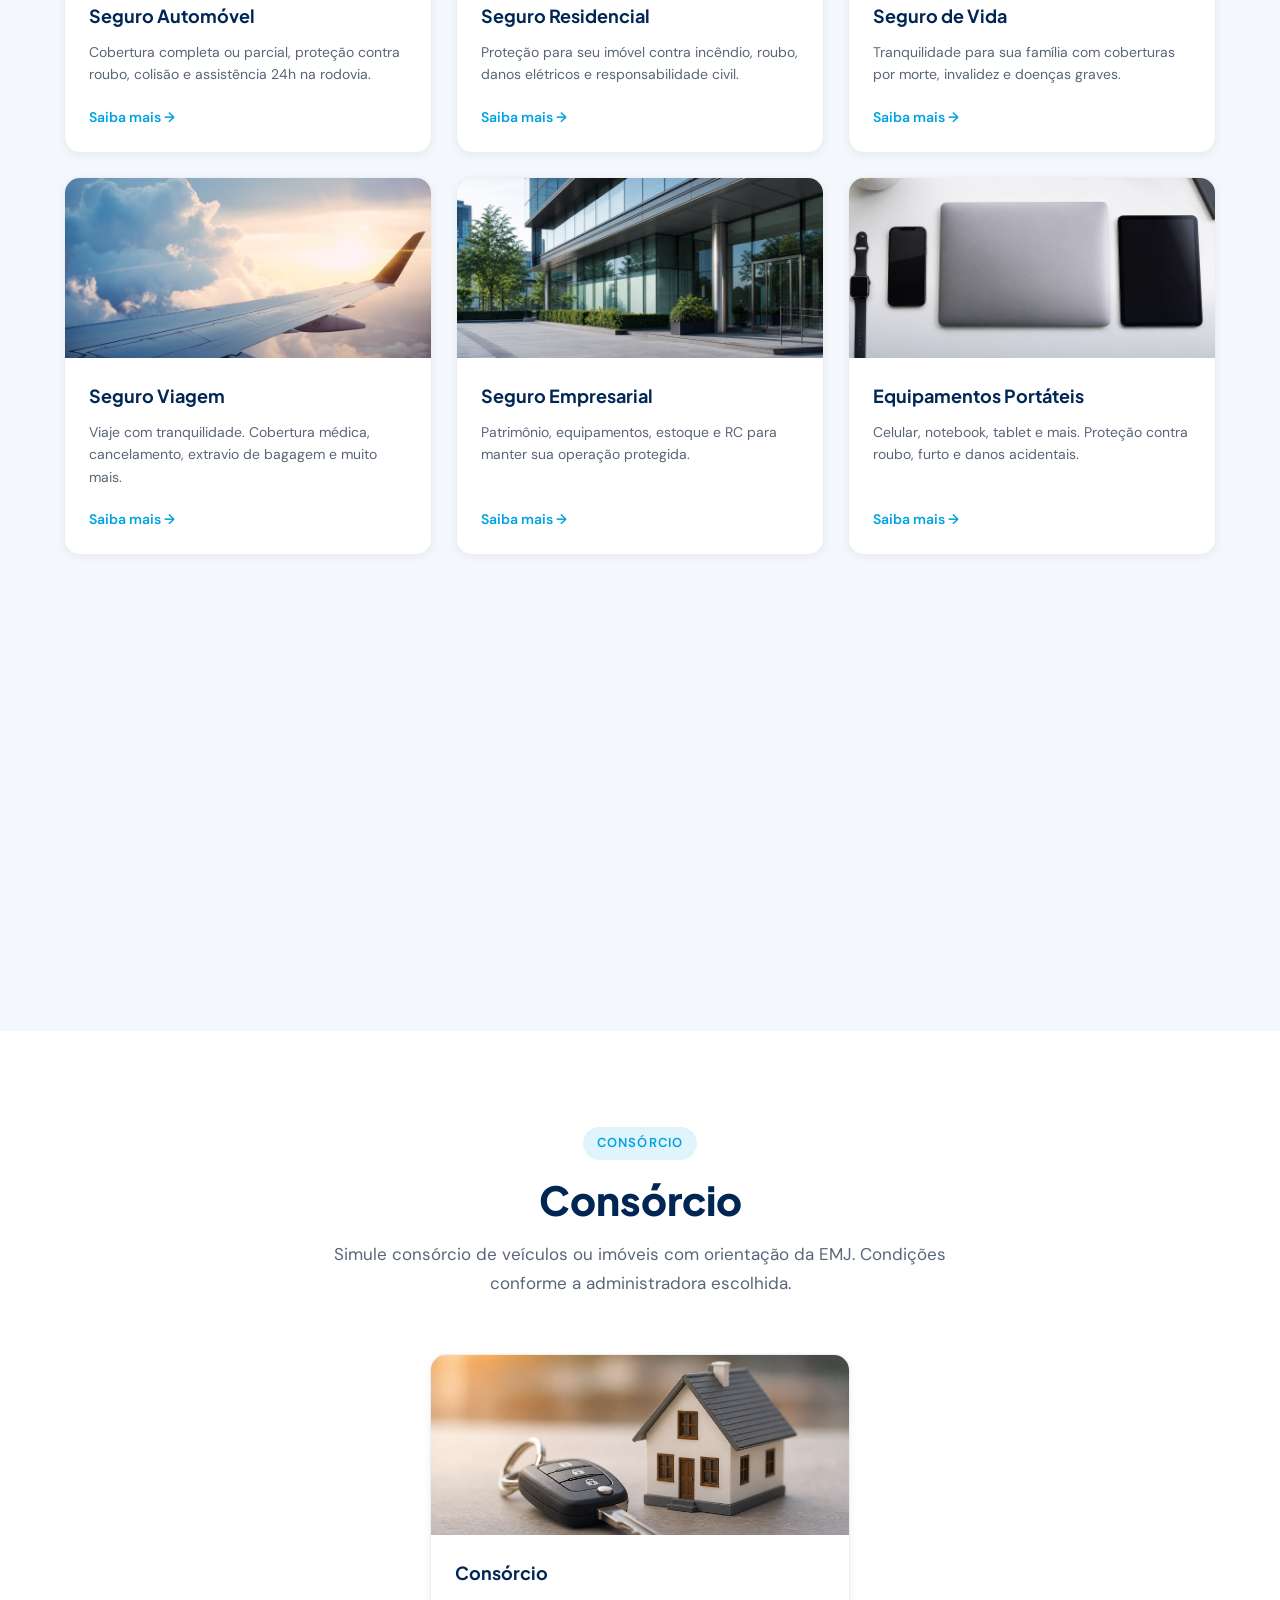
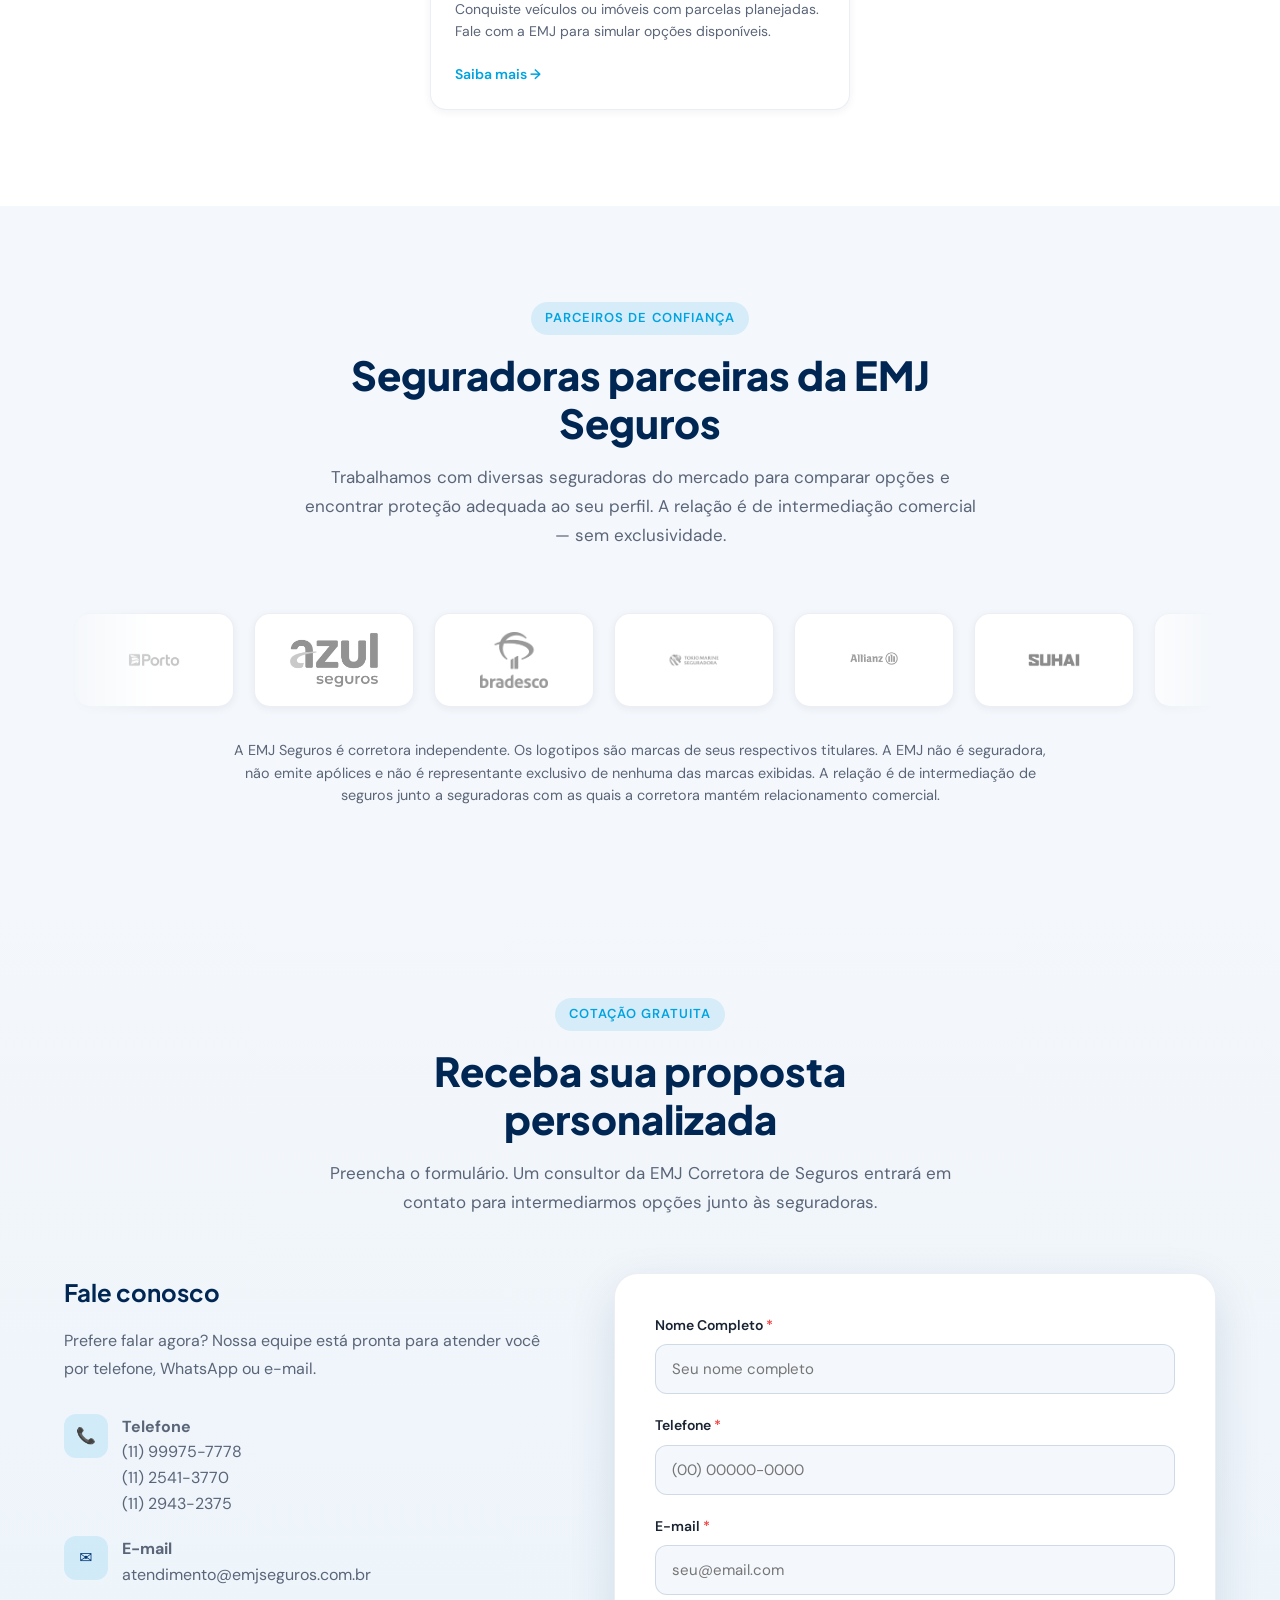
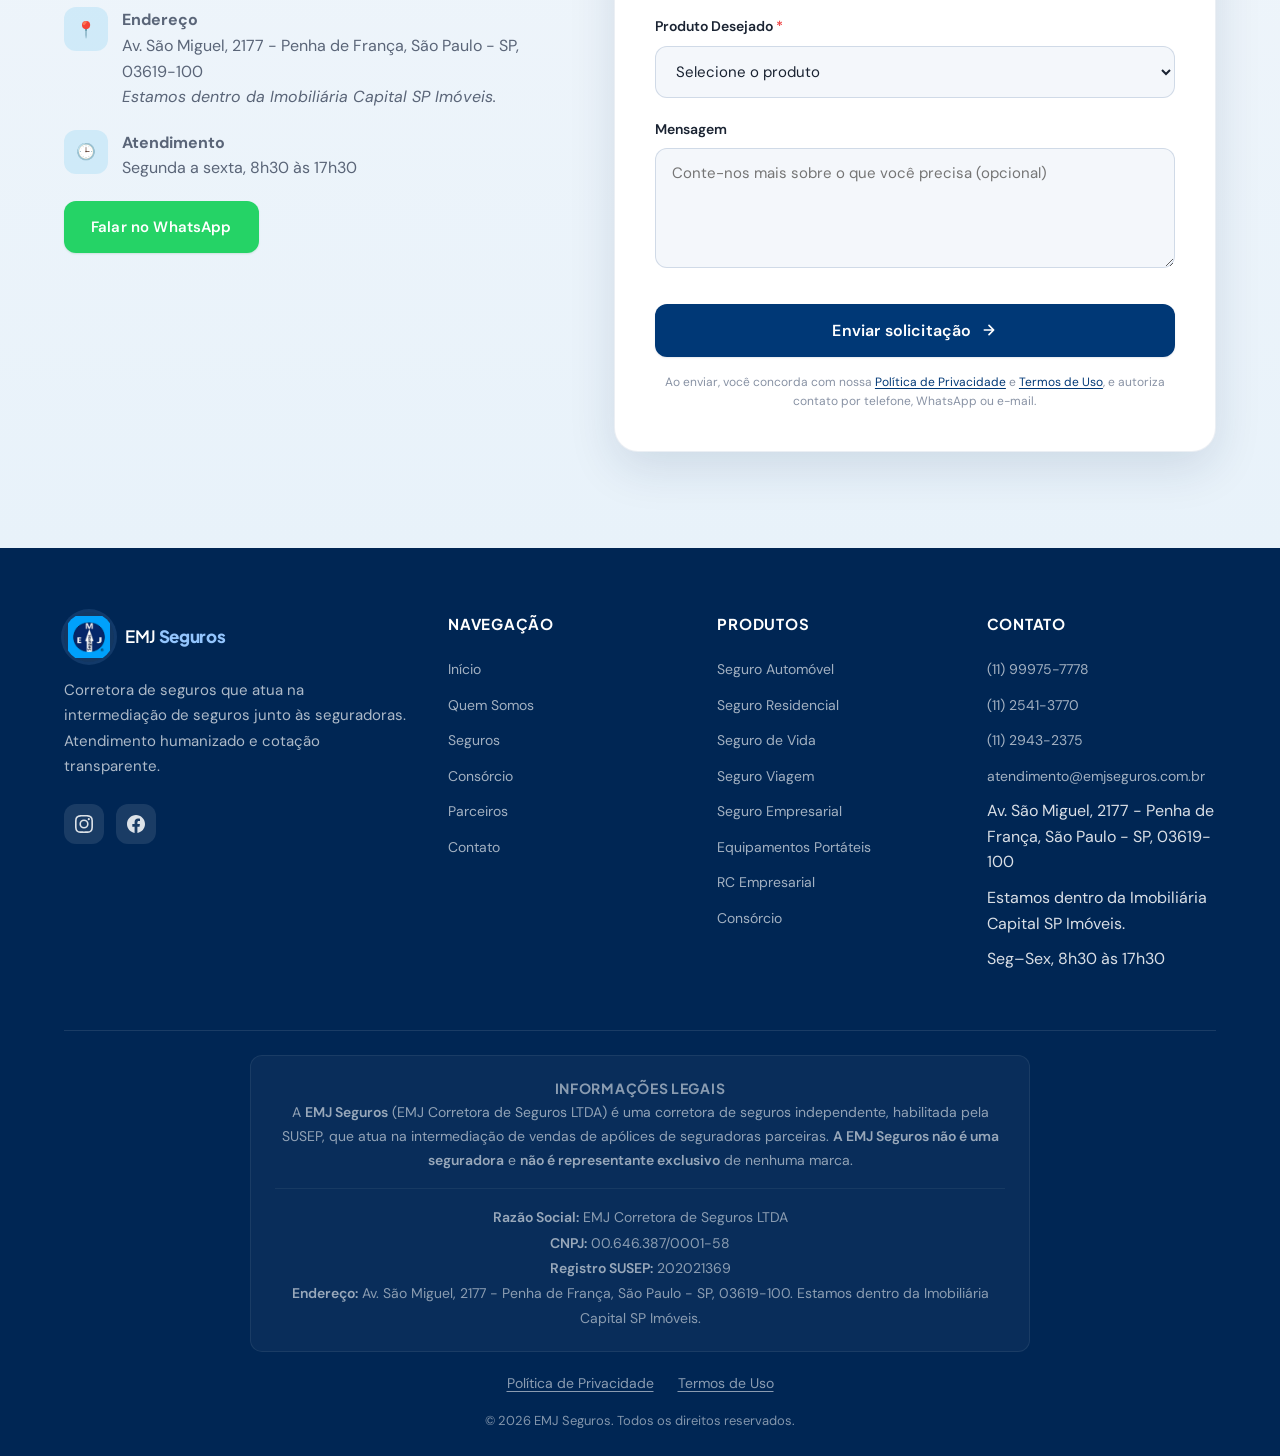
==== commit ac93d5db: "Redesenha a home e corrige o tempo de mercado divulgado no site. Home: navbar sólida no lugar da pil" ====
--- a/index.html
+++ b/index.html
@@ -99,21 +99,18 @@
   <main>
     <!-- Hero -->
     <section id="inicio" class="hero" aria-labelledby="hero-title">
-      <div class="hero-bg-img" aria-hidden="true">
-        <img src="assets/hero-bg.jpg" alt="" width="1920" height="1080" loading="eager" fetchpriority="high">
+      <div class="hero-bg" aria-hidden="true">
+        <img src="assets/hero-familia-praia.jpg" alt="" width="1920" height="1080" loading="eager" fetchpriority="high">
       </div>
       <div class="hero-overlay" aria-hidden="true"></div>
       <div class="container hero-body">
         <div class="hero-content">
-          <div class="hero-badge">
-            <span class="hero-badge-dot"></span>
-            Cotação gratuita · Sem compromisso
-          </div>
+          <p class="hero-kicker">Proteção para você, sua família e seu patrimônio</p>
           <h1 id="hero-title" class="hero-title">
-            Aqui você encontra as melhores soluções em <span>seguros</span> para sua família
+            Sua vida muito <span>mais segura</span>
           </h1>
           <p class="hero-text">
-            Somos uma corretora de seguros que atua na intermediação de seguros junto às seguradoras. Atendimento personalizado para você comparar opções e contratar com transparência.
+            Somos uma corretora que atua na intermediação de seguros junto às seguradoras. Comparamos as opções com você e explicamos cada detalhe antes de contratar.
           </p>
           <div class="hero-actions">
             <a href="#contato" class="btn btn-primary btn-lg">
@@ -128,23 +125,27 @@
           <div class="hero-trust">
             <div class="hero-trust-item">
               <svg width="16" height="16" viewBox="0 0 24 24" fill="none" stroke="currentColor" stroke-width="2.5"><path d="M12 22s8-4 8-10V5l-8-3-8 3v7c0 6 8 10 8 10z"/></svg>
-              Dados protegidos (LGPD)
+              Registro SUSEP 202021369
             </div>
             <div class="hero-trust-item">
               <svg width="16" height="16" viewBox="0 0 24 24" fill="none" stroke="currentColor" stroke-width="2.5"><circle cx="12" cy="12" r="10"/><polyline points="12 6 12 12 16 14"/></svg>
-              Resposta em até 2h
+              25 anos de mercado
             </div>
             <div class="hero-trust-item">
               <svg width="16" height="16" viewBox="0 0 24 24" fill="none" stroke="currentColor" stroke-width="2.5"><path d="M22 11.08V12a10 10 0 1 1-5.93-9.14"/><polyline points="22 4 12 14.01 9 11.01"/></svg>
-              100% gratuito
-            </div>
-          </div>
-        </div>
-      </div>
+              Cotação gratuita, sem compromisso
+            </div>
+          </div>
+        </div>
+      </div>
+      <a href="#diferenciais" class="hero-scroll" aria-label="Ver o conteúdo abaixo">
+        Role para conhecer
+        <svg width="18" height="18" viewBox="0 0 24 24" fill="none" stroke="currentColor" stroke-width="2" stroke-linecap="round" stroke-linejoin="round" aria-hidden="true"><path d="M12 5v14M19 12l-7 7-7-7"/></svg>
+      </a>
     </section>
 
     <!-- Diferenciais -->
-    <section class="section differentials" aria-labelledby="diferenciais-title">
+    <section id="diferenciais" class="section differentials" aria-labelledby="diferenciais-title">
       <div class="container">
         <header class="section-header reveal">
           <span class="section-tag">Nossos diferenciais</span>
@@ -192,7 +193,7 @@
               <svg width="22" height="22" viewBox="0 0 24 24" fill="none" stroke="currentColor" stroke-width="1.75" stroke-linecap="round" stroke-linejoin="round"><path d="M12 22s8-4 8-10V5l-8-3-8 3v7c0 6 8 10 8 10z"/><polyline points="9 12 11 14 15 10"/></svg>
             </div>
             <h3 class="diff-title">Segurança e Confiança</h3>
-            <p class="diff-text">Mais de 10 anos de experiência. Transparência total nas condições, coberturas e valores.</p>
+            <p class="diff-text">25 anos de mercado. Transparência total nas condições, coberturas e valores.</p>
           </article>
         </div>
       </div>
--- a/style.css
+++ b/style.css
@@ -33,11 +33,12 @@
   --radius-lg:   16px;
   --radius-xl:   24px;
   --radius-full: 9999px;
+  --radius-btn:  12px;
 
   --font-body:    'DM Sans', system-ui, sans-serif;
   --font-heading: 'Plus Jakarta Sans', system-ui, sans-serif;
 
-  --header-h:  84px;
+  --header-h:  72px;
   --transition: 0.3s cubic-bezier(0.4,0,0.2,1);
   --container: 1200px;
 }
@@ -84,148 +85,113 @@
 .btn {
   display: inline-flex; align-items: center; justify-content: center; gap: 8px;
   font-family: var(--font-body); font-size: 0.9375rem; font-weight: 600;
-  padding: 13px 26px; border-radius: var(--radius-full); border: 1.5px solid transparent;
-  cursor: pointer; transition: all 0.28s cubic-bezier(0.4,0,0.2,1);
-  white-space: nowrap; position: relative; overflow: hidden;
+  padding: 13px 26px; border-radius: var(--radius-btn); border: 1px solid transparent;
+  cursor: pointer; transition: all 0.22s cubic-bezier(0.4,0,0.2,1);
+  white-space: nowrap; position: relative;
   letter-spacing: 0.01em; text-decoration: none;
 }
 
-.btn::after {
-  content: ''; position: absolute; inset: 0;
-  background: linear-gradient(105deg, transparent 40%, rgba(255,255,255,0.18) 50%, transparent 60%);
-  transform: translateX(-100%); transition: transform 0.5s ease; pointer-events: none;
-}
-.btn:hover::after { transform: translateX(100%); }
-
 .btn-primary {
-  background: linear-gradient(to bottom, #0056b3 0%, #003876 100%);
-  color: #fff; border-color: transparent;
-  box-shadow: 0 1px 2px rgba(0,38,84,0.15), 0 4px 14px rgba(0,56,118,0.32), inset 0 1px 0 rgba(255,255,255,0.15);
+  background: var(--primary); color: #fff; border-color: transparent;
+  box-shadow: 0 1px 2px rgba(0,38,84,0.10);
 }
 .btn-primary:hover {
-  transform: translateY(-2px);
-  background: linear-gradient(to bottom, #0069d9 0%, #003876 100%);
-  box-shadow: 0 2px 4px rgba(0,38,84,0.10), 0 8px 24px rgba(0,56,118,0.42), inset 0 1px 0 rgba(255,255,255,0.18);
+  transform: translateY(-1px);
+  background: var(--primary-dark);
+  box-shadow: 0 6px 16px rgba(0,56,118,0.20);
 }
 .btn-primary:active {
   transform: translateY(0);
-  background: linear-gradient(to bottom, #004fa3 0%, #002e5e 100%);
-  box-shadow: 0 2px 8px rgba(0,56,118,0.28);
+  background: #001f45; box-shadow: none;
 }
 
 .btn-outline {
-  background: transparent; color: var(--primary); border-color: var(--primary);
-}
-.btn-outline:hover { background: var(--primary); color: #fff; box-shadow: 0 4px 14px rgba(0,56,118,0.25); }
+  background: transparent; color: var(--primary); border-color: var(--border-strong);
+}
+.btn-outline:hover {
+  background: var(--primary); color: #fff; border-color: var(--primary);
+  box-shadow: 0 6px 16px rgba(0,56,118,0.18);
+}
+
+/* Secundário claro — usado ao lado do CTA principal em fundos claros */
+.btn-soft {
+  background: var(--bg-white); color: var(--text); border-color: var(--border-strong);
+  box-shadow: var(--shadow-sm);
+}
+.btn-soft:hover {
+  transform: translateY(-1px); color: var(--primary); border-color: var(--primary);
+  box-shadow: 0 6px 16px rgba(0,38,84,0.10);
+}
 
 .btn-whatsapp {
-  background: linear-gradient(to bottom, #25d366 0%, #1da851 100%);
-  color: #fff; box-shadow: 0 4px 14px rgba(37,211,102,0.30);
+  background: #25d366; color: #fff;
+  box-shadow: 0 1px 2px rgba(15,120,60,0.14);
 }
 .btn-whatsapp:hover {
-  transform: translateY(-2px);
-  box-shadow: 0 6px 20px rgba(37,211,102,0.42);
-  background: linear-gradient(to bottom, #2ee870 0%, #17923f 100%);
+  transform: translateY(-1px);
+  background: #1da851;
+  box-shadow: 0 6px 16px rgba(37,211,102,0.28);
 }
 
 .btn-hero-ghost {
   background: rgba(255,255,255,0.12); color: #fff;
-  border: 1.5px solid rgba(255,255,255,0.5); backdrop-filter: blur(6px);
-}
-.btn-hero-ghost:hover { background: rgba(255,255,255,0.22); border-color: #fff; transform: translateY(-2px); }
+  border: 1px solid rgba(255,255,255,0.45); backdrop-filter: blur(6px);
+}
+.btn-hero-ghost:hover { background: rgba(255,255,255,0.22); border-color: #fff; transform: translateY(-1px); }
 
 .btn-sm  { padding: 9px 18px; font-size: 0.875rem; gap: 6px; }
-.btn-lg  { padding: 15px 32px; font-size: 1rem; gap: 10px; }
+.btn-lg  { padding: 15px 30px; font-size: 1rem; gap: 10px; }
 
 .btn svg { transition: transform 0.25s ease; flex-shrink: 0; }
-.btn:hover svg { transform: translateX(3px); }
-
-/* ── Header / Navbar flutuante ── */
+/* Só a seta à direita desliza; ícones à esquerda (ex.: WhatsApp) ficam parados */
+.btn:hover svg:last-child { transform: translateX(3px); }
+
+/* ── Header / Navbar sólida ── */
 .header {
   position: fixed;
-  top: 16px; left: 50%; transform: translateX(-50%);
+  top: 0; left: 0; right: 0;
   z-index: 1000;
-  width: calc(100% - 48px); max-width: 1220px; height: 72px;
-  background: rgba(0,10,36,0.52);
-  backdrop-filter: blur(20px); -webkit-backdrop-filter: blur(20px);
-  border: 1px solid rgba(255,255,255,0.13);
-  border-radius: 24px;
-  transition: all 0.4s cubic-bezier(0.4,0,0.2,1);
+  width: 100%; height: var(--header-h);
+  background: rgba(255,255,255,0.86);
+  backdrop-filter: blur(18px) saturate(180%); -webkit-backdrop-filter: blur(18px) saturate(180%);
+  border-bottom: 1px solid var(--border);
+  transition: background var(--transition), box-shadow var(--transition), border-color var(--transition);
 }
 .header.scrolled {
-  background: #fff;
-  backdrop-filter: none;
-  border-color: rgba(0,32,96,0.08);
-  box-shadow: 0 4px 6px rgba(0,32,96,0.04), 0 12px 32px rgba(0,32,96,0.11);
-  top: 12px;
-}
-
-/* Links no estado transparente (sobre o hero) */
-.header:not(.scrolled) .nav-link         { color: rgba(255,255,255,0.82); }
-.header:not(.scrolled) .nav-link:hover,
-.header:not(.scrolled) .nav-link.active  { color: #fff; background: rgba(255,255,255,0.11); }
-.header:not(.scrolled) .logo-text        { color: #fff; }
-.header:not(.scrolled) .logo-text strong { color: #93c5fd; }
-.header:not(.scrolled) .menu-toggle span { background: #fff; }
-.header:not(.scrolled) .header-cta {
-  background: rgba(255,255,255,0.14);
-  border: 1.5px solid rgba(255,255,255,0.42);
-  color: #fff; box-shadow: none;
-}
-.header:not(.scrolled) .header-cta:hover {
-  background: rgba(255,255,255,0.26);
-  border-color: rgba(255,255,255,0.75);
-}
-
-/* Separador decorativo entre logo e nav */
-.header:not(.scrolled) .logo-divider { background: rgba(255,255,255,0.2); }
-.header.scrolled       .logo-divider { background: rgba(0,32,96,0.12); }
+  background: rgba(255,255,255,0.95);
+  border-bottom-color: transparent;
+  box-shadow: 0 1px 2px rgba(0,32,96,0.05), 0 8px 28px rgba(0,32,96,0.07);
+}
 
 .header-inner {
   display: flex; align-items: center; justify-content: space-between;
-  height: 100%; padding: 0 8px 0 6px; gap: 16px;
-}
-
-/* ── Logo com destaque especial ── */
+  height: 100%; gap: 16px;
+}
+
+/* ── Logo ── */
 .logo {
-  display: flex; align-items: center; gap: 12px;
+  display: flex; align-items: center; gap: 11px;
   font-family: var(--font-heading); font-weight: 700;
   color: var(--primary); text-decoration: none;
   flex-shrink: 0;
 }
 
-/* Moldura ao redor do círculo da logo */
 .logo-frame {
   display: flex; align-items: center; justify-content: center;
-  width: 58px; height: 58px; border-radius: 50%; flex-shrink: 0;
-  overflow: hidden;
-  border: 2px solid rgba(255,255,255,0.35);
-  box-shadow: 0 0 0 3px rgba(147,197,253,0.22), 0 4px 16px rgba(0,0,0,0.32);
+  width: 42px; height: 42px; border-radius: 50%; flex-shrink: 0;
+  overflow: hidden; border: 0; box-shadow: none;
   background: #002060;
-  transition: box-shadow var(--transition), transform var(--transition);
-}
-.logo:hover .logo-frame {
-  box-shadow: 0 0 0 4px rgba(147,197,253,0.45), 0 6px 20px rgba(0,0,0,0.36);
-  transform: scale(1.05);
-}
-.header.scrolled .logo-frame {
-  border-color: rgba(0,32,96,0.18);
-  box-shadow: 0 0 0 3px rgba(0,32,96,0.10), 0 2px 12px rgba(0,32,96,0.18);
-}
+  transition: transform var(--transition);
+}
+.logo:hover .logo-frame { transform: scale(1.05); }
 
 .logo-img {
-  width: 58px; height: 58px; object-fit: cover; display: block;
-  transition: transform var(--transition);
-}
-
-/* Separador vertical logo | nav */
-.logo-divider {
-  width: 1px; height: 28px; flex-shrink: 0;
-  background: rgba(255,255,255,0.2);
-  margin: 0 4px;
-}
-
-.logo-text         { font-size: 1.1rem; color: var(--primary-dark); letter-spacing: -0.01em; }
+  width: 42px; height: 42px; object-fit: cover; display: block;
+}
+
+.logo-divider { display: none; }
+
+.logo-text         { font-size: 1.0625rem; color: var(--primary-dark); letter-spacing: -0.02em; font-weight: 600; }
 .logo-text strong  { font-weight: 800; color: var(--primary); }
 
 .logo-icon {
@@ -235,14 +201,23 @@
   color: #fff; font-size: 0.75rem; font-weight: 800; flex-shrink: 0;
 }
 
-.nav { display: flex; align-items: center; gap: 2px; }
+.nav { display: flex; align-items: center; gap: 4px; }
 
 .nav-link {
-  font-size: 0.8125rem; font-weight: 500; color: var(--text-muted);
-  padding: 6px 10px; border-radius: var(--radius-sm); transition: all var(--transition);
+  position: relative;
+  font-size: 0.875rem; font-weight: 500; color: var(--text-muted);
+  padding: 8px 12px; transition: color var(--transition);
   white-space: nowrap;
 }
-.nav-link:hover, .nav-link.active { color: var(--primary); background: var(--accent-soft); }
+/* Sublinhado fino no lugar do fundo pill */
+.nav-link::after {
+  content: ''; position: absolute; left: 12px; right: 12px; bottom: 0;
+  height: 2px; border-radius: 2px; background: var(--accent);
+  transform: scaleX(0); transition: transform 0.25s cubic-bezier(0.4,0,0.2,1);
+}
+.nav-link:hover { color: var(--primary); }
+.nav-link.active { color: var(--primary-dark); font-weight: 600; }
+.nav-link:hover::after, .nav-link.active::after { transform: scaleX(1); }
 
 .header-cta { flex-shrink: 0; }
 
@@ -258,64 +233,88 @@
 .menu-toggle.active span:nth-child(2) { opacity: 0; }
 .menu-toggle.active span:nth-child(3) { transform: rotate(-45deg) translate(5px,-5px); }
 
-/* ── Hero full-bleed ── */
+/* ── Hero full-bleed (imagem panorâmica + texto à esquerda) ── */
 .hero {
-  position: relative; min-height: 100vh;
-  display: flex; flex-direction: column; justify-content: center;
-  padding-top: var(--header-h); overflow: hidden;
-}
-.hero-bg-img { position: absolute; inset: 0; z-index: 0; }
-.hero-bg-img img { width: 100%; height: 100%; object-fit: cover; object-position: center 30%; }
+  position: relative; overflow: hidden;
+  margin-top: var(--header-h);
+  /* Hero + navbar ocupam exatamente uma tela */
+  min-height: calc(100vh - var(--header-h));
+  display: flex; align-items: center;
+  /* Folga extra embaixo para o texto nunca encostar no indicador de rolagem */
+  padding: 88px 0 108px;
+  background: var(--primary-dark);
+}
+
+.hero-bg { position: absolute; inset: 0; z-index: 0; }
+.hero-bg img { width: 100%; height: 100%; object-fit: cover; object-position: 70% 50%; }
+
+/* Escurece o lado do texto e preserva a família à direita */
 .hero-overlay {
   position: absolute; inset: 0; z-index: 1;
-  background: linear-gradient(105deg,
-    rgba(0,22,60,0.82) 0%, rgba(0,38,84,0.72) 35%,
-    rgba(0,56,118,0.45) 60%, rgba(0,56,118,0.10) 100%);
-}
-.hero-body {
-  position: relative; z-index: 2;
-  display: flex; flex-direction: column; justify-content: center;
-  min-height: calc(100vh - var(--header-h));
-  padding-top: 48px; padding-bottom: 80px;
-}
-.hero-content { max-width: 640px; }
-
-.hero-badge {
-  display: inline-flex; align-items: center; gap: 8px;
-  font-size: 0.8125rem; font-weight: 600; color: rgba(255,255,255,0.9);
-  background: rgba(255,255,255,0.15); backdrop-filter: blur(8px);
-  border: 1px solid rgba(255,255,255,0.25);
-  padding: 8px 16px; border-radius: var(--radius-full); margin-bottom: 24px;
+  background:
+    linear-gradient(100deg,
+      rgba(0,20,54,0.90) 0%, rgba(0,30,72,0.80) 30%,
+      rgba(0,45,98,0.44) 56%, rgba(0,56,118,0.10) 78%, rgba(0,56,118,0.02) 100%),
+    linear-gradient(to top, rgba(0,20,54,0.34) 0%, rgba(0,20,54,0) 42%);
+}
+
+.hero-body { position: relative; z-index: 2; }
+.hero-content { max-width: 620px; }
+
+.hero-kicker {
+  font-size: 0.8125rem; font-weight: 600; color: rgba(255,255,255,0.72);
+  letter-spacing: 0.14em; text-transform: uppercase;
+  margin-bottom: 18px;
   animation: fadeInUp 0.6s ease forwards;
 }
-.hero-badge-dot { width: 8px; height: 8px; background: #4ade80; border-radius: 50%; animation: pulse 2s infinite; }
 
 .hero-title {
   font-family: var(--font-heading);
-  font-size: clamp(2rem,5vw,3.5rem); font-weight: 800; line-height: 1.15;
-  color: #fff; margin-bottom: 20px;
-  text-shadow: 0 2px 16px rgba(0,0,0,0.3);
+  font-size: clamp(2.5rem,5.6vw,4.25rem); font-weight: 800; line-height: 1.02;
+  letter-spacing: -0.035em; text-transform: uppercase;
+  color: #fff; margin-bottom: 22px;
+  text-shadow: 0 2px 24px rgba(0,16,44,0.35);
   animation: fadeInUp 0.6s ease 0.1s forwards; opacity: 0;
 }
 .hero-title span { color: #7dd3fc; }
 
 .hero-text {
-  font-size: 1.125rem; color: rgba(255,255,255,0.85); line-height: 1.75; margin-bottom: 36px;
+  font-size: 1.0625rem; color: rgba(255,255,255,0.86); line-height: 1.7;
+  margin-bottom: 34px; max-width: 520px;
   animation: fadeInUp 0.6s ease 0.2s forwards; opacity: 0;
 }
 .hero-actions {
-  display: flex; flex-wrap: wrap; gap: 16px; margin-bottom: 40px;
+  display: flex; flex-wrap: wrap; gap: 12px; margin-bottom: 34px;
   animation: fadeInUp 0.6s ease 0.3s forwards; opacity: 0;
 }
 .hero-trust {
-  display: flex; flex-wrap: wrap; gap: 20px;
+  display: flex; flex-wrap: wrap; gap: 12px 24px;
+  padding-top: 24px; border-top: 1px solid rgba(255,255,255,0.18);
   animation: fadeInUp 0.6s ease 0.4s forwards; opacity: 0;
 }
 .hero-trust-item {
   display: flex; align-items: center; gap: 7px;
-  font-size: 0.8125rem; font-weight: 500; color: rgba(255,255,255,0.75);
-}
-.hero-trust-item svg { flex-shrink: 0; opacity: 0.9; }
+  font-size: 0.8125rem; font-weight: 500; color: rgba(255,255,255,0.78);
+}
+.hero-trust-item svg { flex-shrink: 0; color: #7dd3fc; }
+
+/* Indicador de rolagem — dá o sinal de que há conteúdo abaixo da dobra */
+.hero-scroll {
+  position: absolute; z-index: 2;
+  left: 50%; bottom: 28px; transform: translateX(-50%);
+  display: flex; flex-direction: column; align-items: center; gap: 8px;
+  font-size: 0.6875rem; font-weight: 600; letter-spacing: 0.14em; text-transform: uppercase;
+  color: rgba(255,255,255,0.62);
+  transition: color var(--transition);
+  animation: fadeInUp 0.6s ease 0.6s forwards; opacity: 0;
+}
+.hero-scroll:hover { color: #fff; }
+.hero-scroll svg { animation: scrollBob 2.2s ease-in-out infinite; }
+
+@keyframes scrollBob {
+  0%, 100% { transform: translateY(0); }
+  50%      { transform: translateY(5px); }
+}
 
 /* ── Cards ── */
 .cards-grid { display: grid; grid-template-columns: repeat(auto-fill,minmax(280px,1fr)); gap: 24px; }
@@ -573,13 +572,16 @@
   min-width: 160px; min-height: 90px;
   transition: all var(--transition); flex-shrink: 0; box-shadow: var(--shadow-sm);
 }
-.partner-logo:hover { transform: translateY(-4px); box-shadow: var(--shadow-md); border-color: var(--accent); }
+.partner-logo:hover { transform: translateY(-4px); box-shadow: var(--shadow-md); border-color: var(--border-strong); }
 
 .partner-logo img {
   max-width: 130px; max-height: 56px;
   width: auto; height: auto;
   object-fit: contain;
-}
+  filter: grayscale(1); opacity: 0.5;
+  transition: filter var(--transition), opacity var(--transition);
+}
+.partner-logo:hover img { filter: grayscale(0); opacity: 1; }
 
 /* ── Contact / Form ── */
 .contact { background: linear-gradient(180deg,var(--bg) 0%,#e8f2fa 100%); }
@@ -893,18 +895,33 @@
 @media (max-width: 1024px) {
   .about-grid, .contact-wrapper, .content-grid { grid-template-columns: 1fr; }
   .footer-grid { grid-template-columns: repeat(2,1fr); }
+
+  /* Em tablet/celular o hero volta a ser banner: uma tela cheia empurraria
+     todo o conteúdo para baixo da dobra */
+  .hero { min-height: clamp(460px, 66vh, 600px); padding: 64px 0; }
+  .hero-bg img { object-position: 76% 50%; }
+  .hero-content { max-width: 560px; }
+  .hero-scroll { display: none; }
+}
+
+/* Notebooks de tela baixa: comprime o hero para tudo caber sem rolagem */
+@media (min-width: 1025px) and (max-height: 760px) {
+  .hero { padding: 56px 0 76px; }
+  .hero-title { font-size: clamp(2.25rem,4.2vw,3.25rem); }
+  .hero-text { margin-bottom: 26px; }
+  .hero-actions { margin-bottom: 26px; }
+  .hero-scroll { bottom: 16px; }
 }
 
 @media (max-width: 1100px) {
-  .header { top: 10px; width: calc(100% - 24px); height: 64px; border-radius: 18px; }
-  .header.scrolled { top: 8px; }
-  .logo-frame { width: 48px !important; height: 48px !important; }
-  .logo-img   { width: 48px !important; height: 48px !important; }
-  .logo-divider { display: none; }
+  :root { --header-h: 64px; }
+
+  .logo-frame { width: 40px !important; height: 40px !important; }
+  .logo-img   { width: 40px !important; height: 40px !important; }
 
   .nav {
     position: fixed;
-    top: calc(10px + 60px + 8px);
+    top: calc(var(--header-h) + 8px);
     left: 12px; right: 12px;
     background: rgba(255,255,255,0.97);
     backdrop-filter: blur(20px); -webkit-backdrop-filter: blur(20px);
@@ -919,6 +936,7 @@
   .nav .nav-link        { color: var(--text-muted) !important; width: 100%; padding: 12px 16px; border-radius: var(--radius-md); font-size: 0.9375rem; }
   .nav .nav-link:hover,
   .nav .nav-link.active { color: var(--primary) !important; background: var(--accent-soft) !important; }
+  .nav .nav-link::after { display: none; }
 
   .menu-toggle { display: flex; }
   .header-cta  { display: none; }
@@ -927,7 +945,6 @@
 }
 
 @media (max-width: 768px) {
-  :root { --header-h: 84px; }
   .section { padding: 64px 0; }
   .stats-grid { grid-template-columns: 1fr 1fr; }
   .footer-grid { grid-template-columns: 1fr; }
@@ -939,8 +956,20 @@
 
 @media (min-width: 1101px) { .nav .btn-mobile-cta { display: none; } }
 
+/* No celular a família fica muito recortada pelo crop, então o overlay
+   passa a ser vertical para garantir contraste do texto em toda a largura */
+@media (max-width: 640px) {
+  .hero { min-height: 0; padding: 56px 0 60px; }
+  .hero-bg img { object-position: 66% 45%; }
+  .hero-overlay {
+    background: linear-gradient(180deg,
+      rgba(0,20,54,0.86) 0%, rgba(0,26,66,0.76) 52%, rgba(0,30,72,0.84) 100%);
+  }
+  .hero-kicker { letter-spacing: 0.10em; }
+}
+
 @media (max-width: 480px) {
-  .hero-title    { font-size: 1.875rem; }
+  .hero-title    { font-size: 2.125rem; }
   .hero-actions  { flex-direction: column; }
   .hero-actions .btn { width: 100%; }
   .stats-grid { grid-template-columns: 1fr; }
